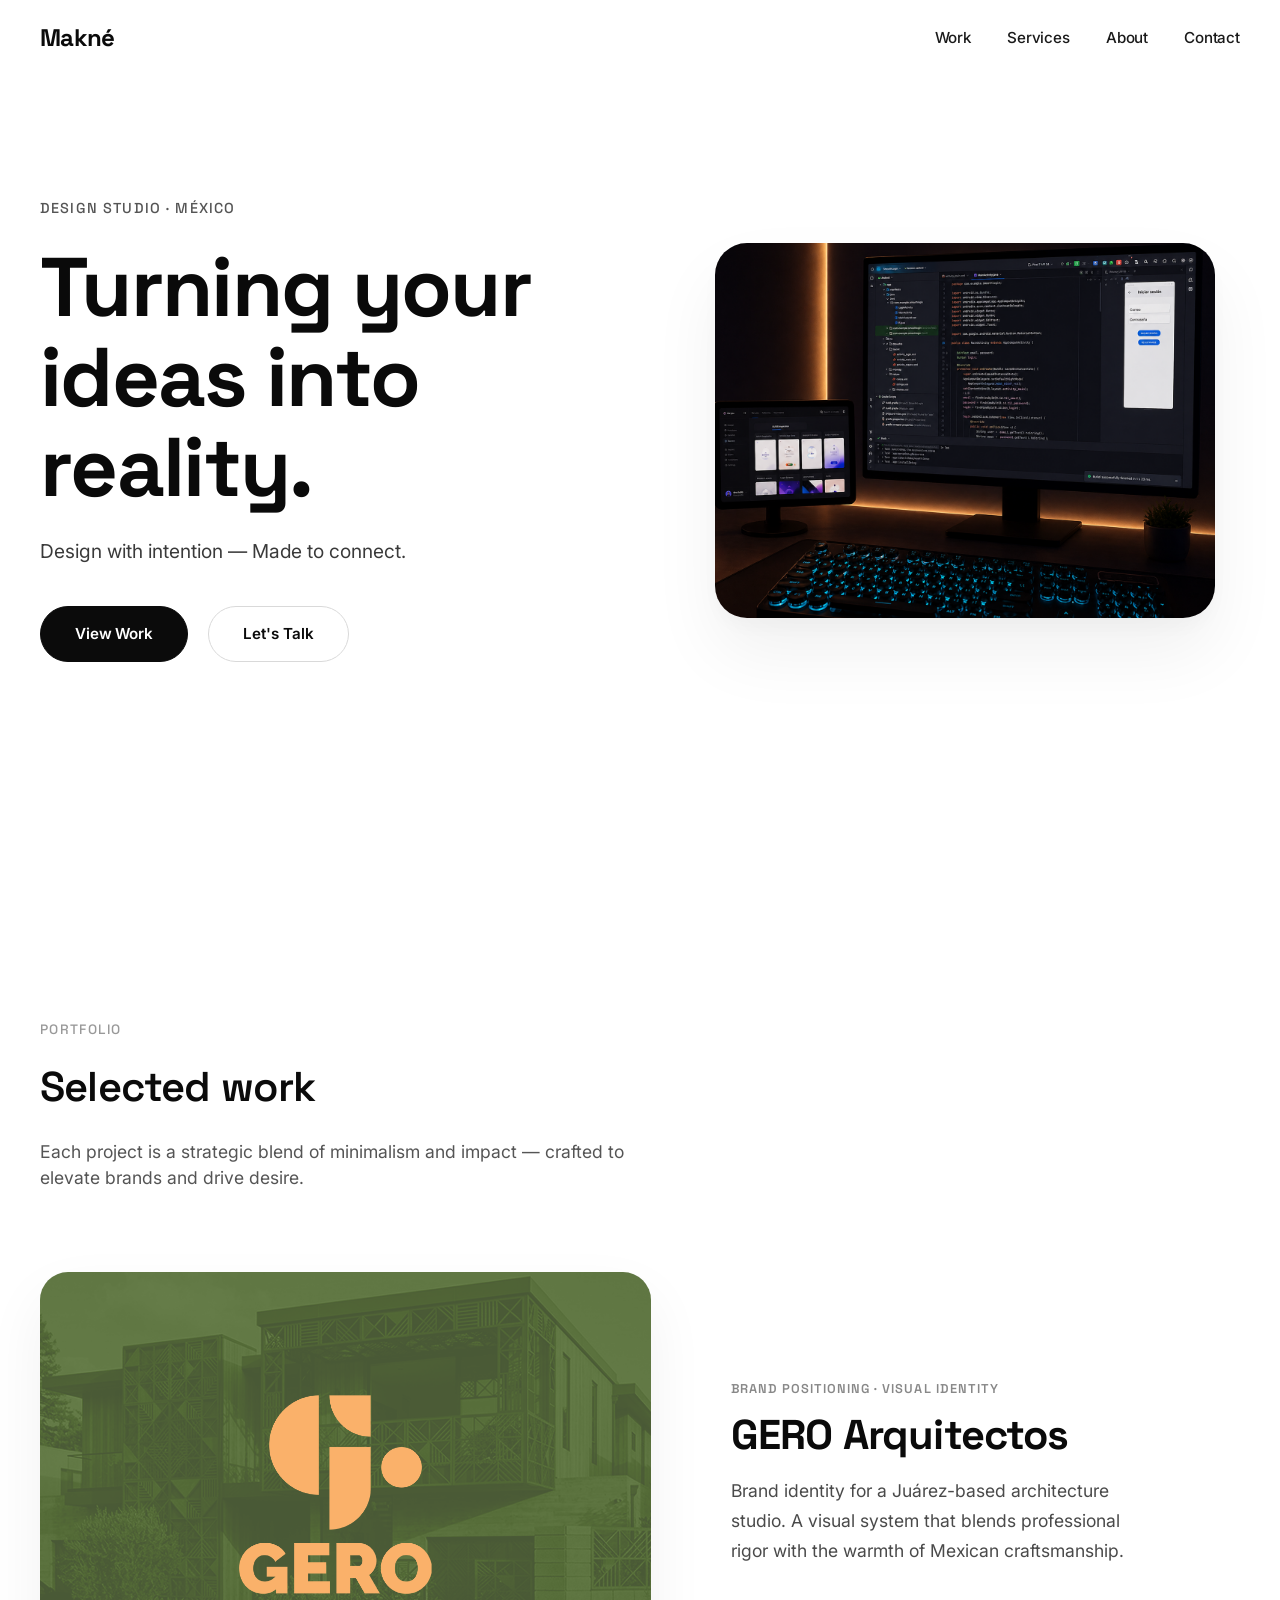
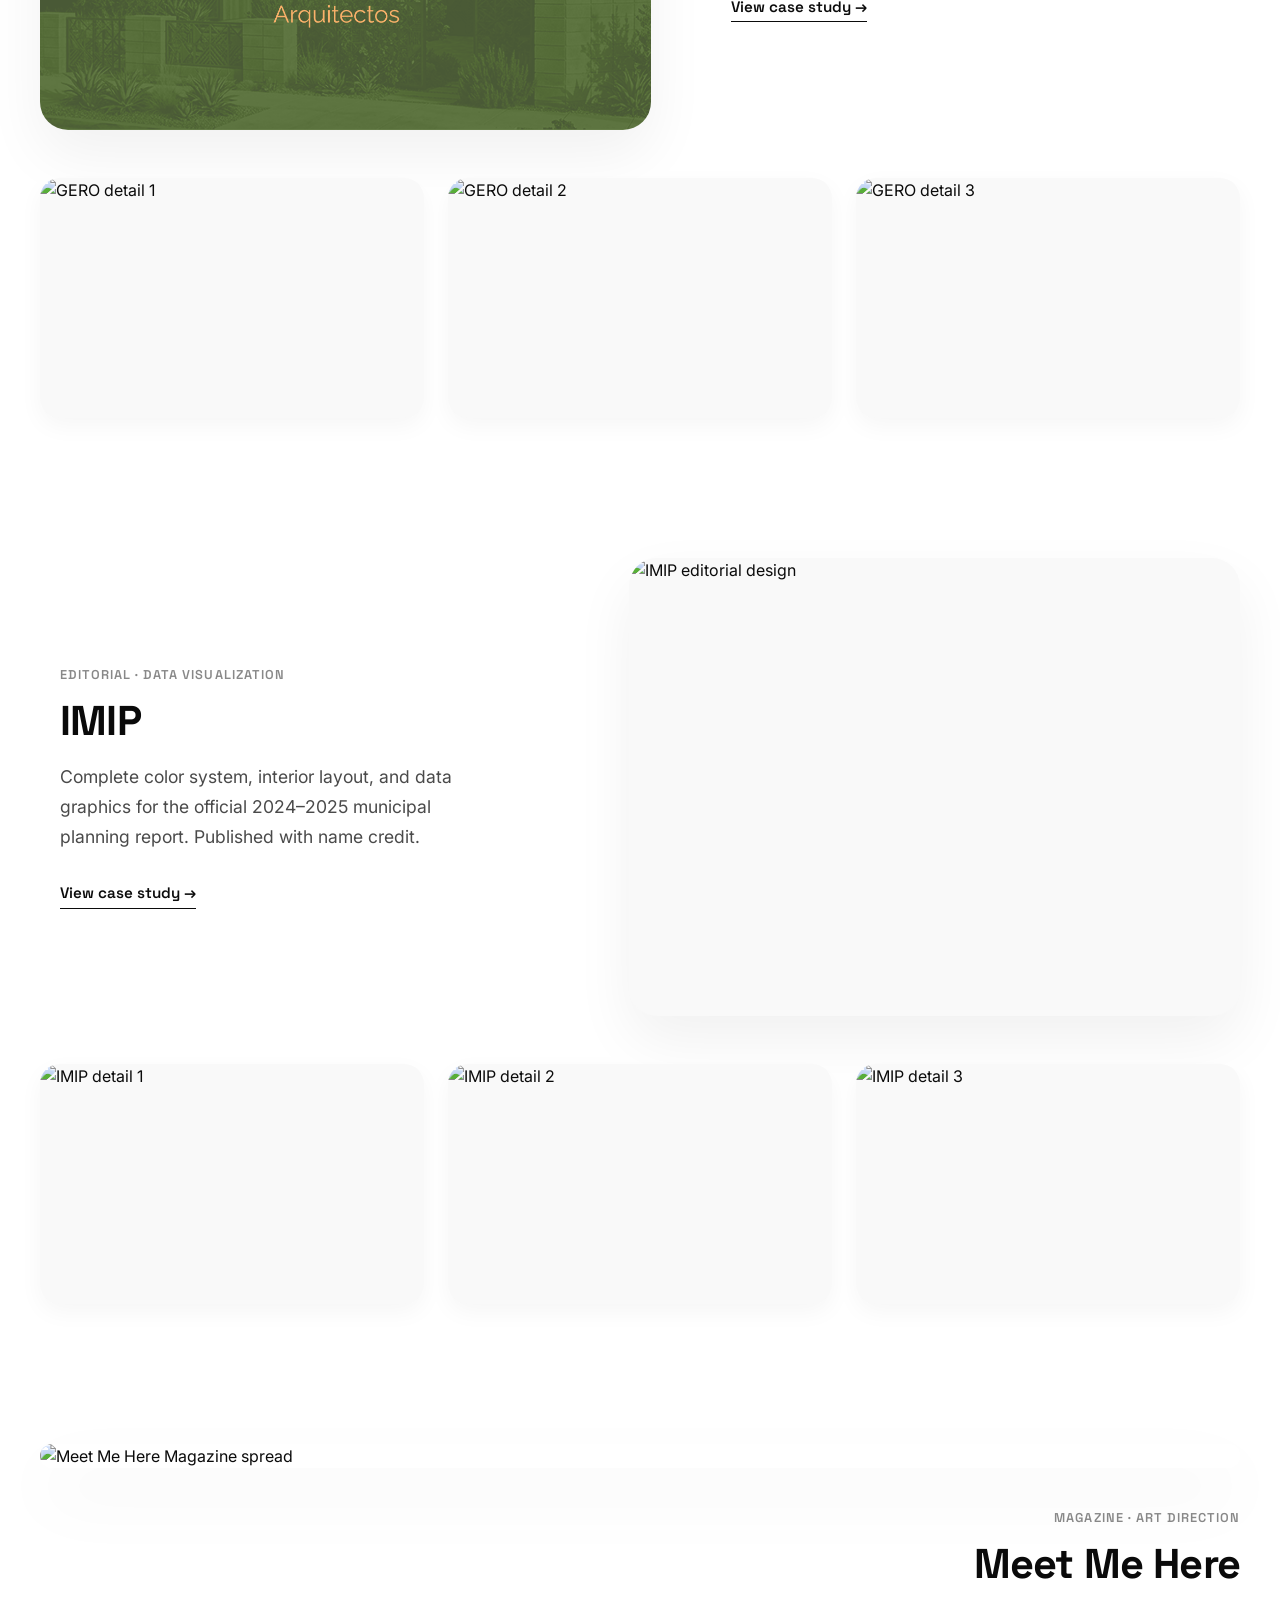
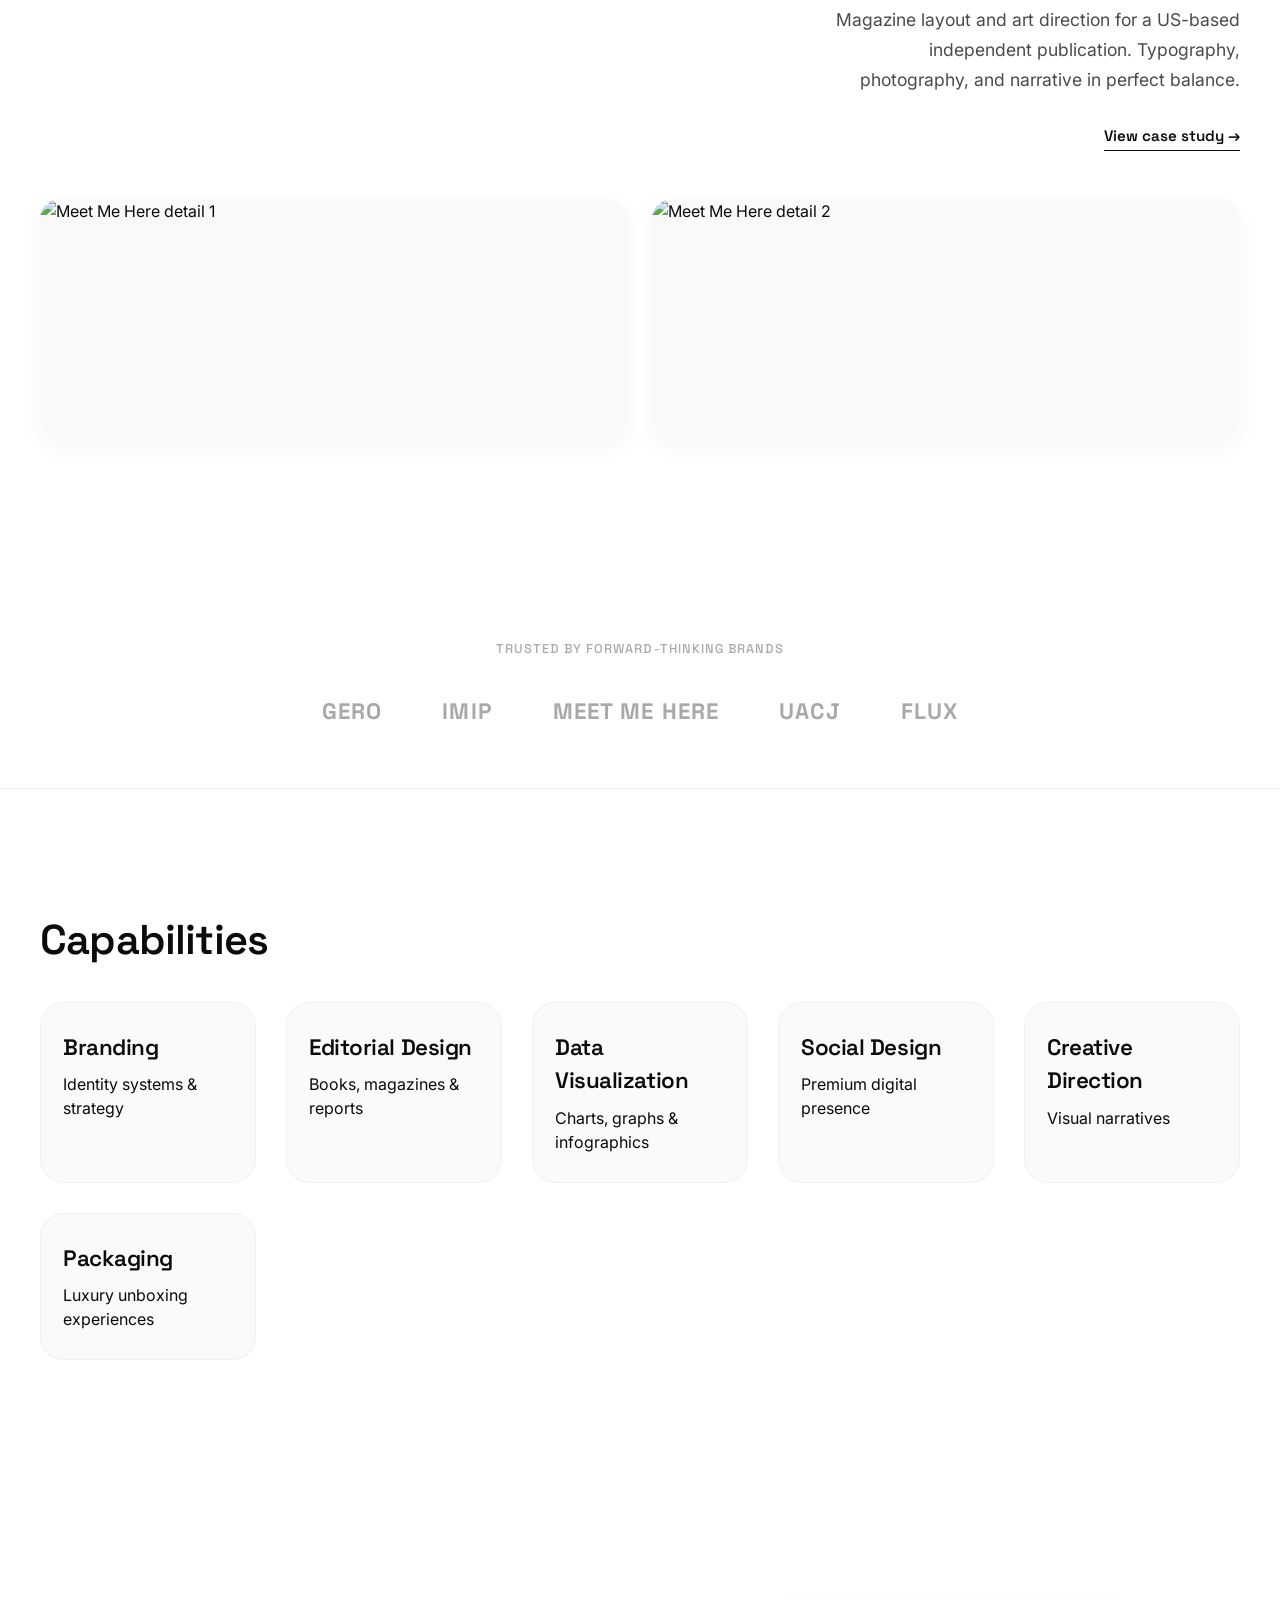
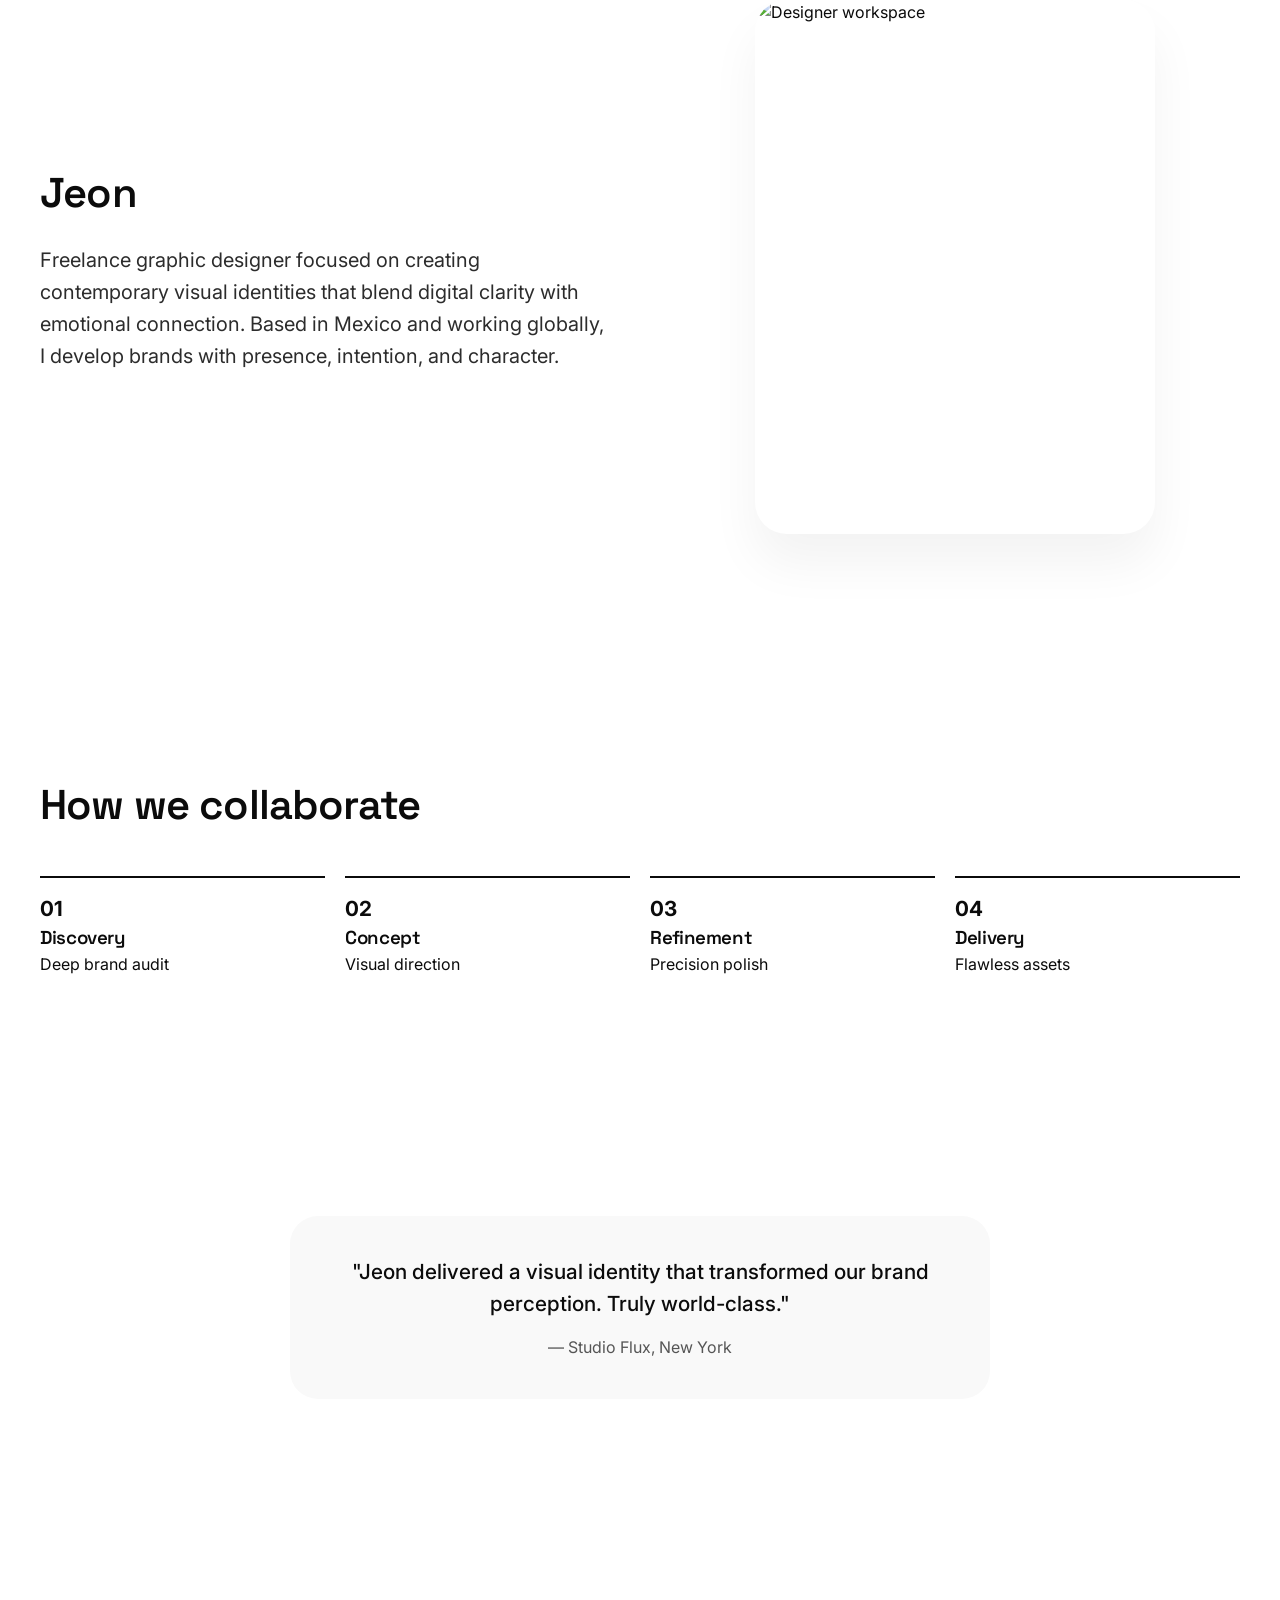
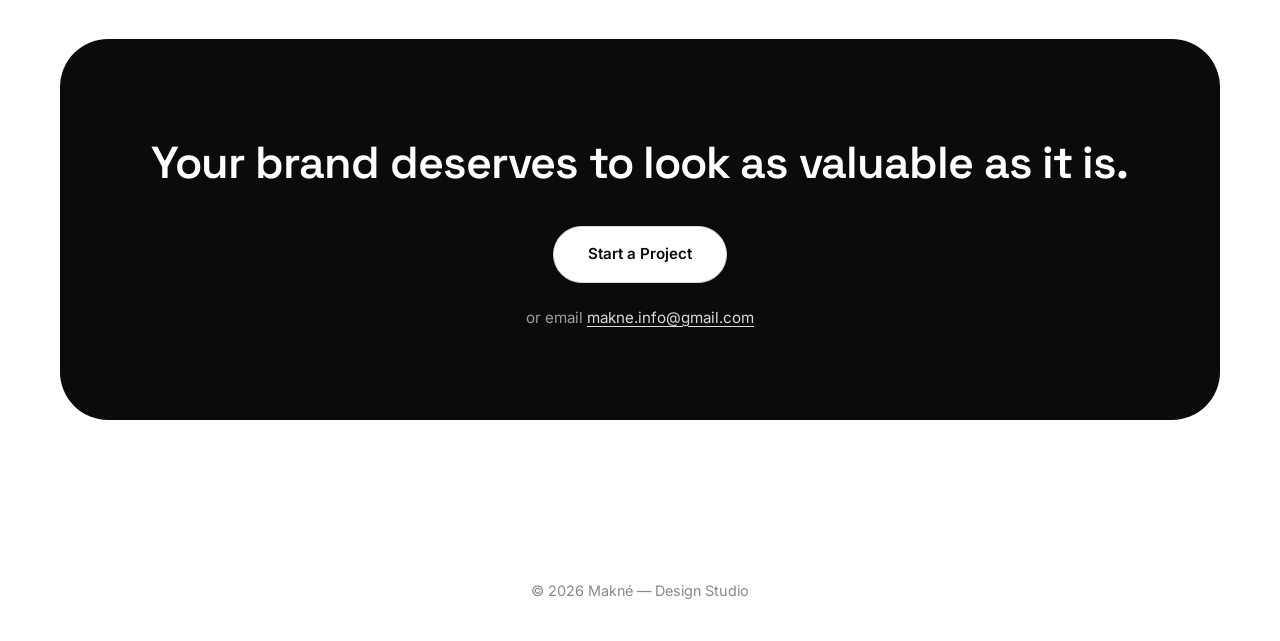
==== index.html @ 2508d747 "Update index.html" ====
<!DOCTYPE html>
<html lang="en">
<head>
  <meta charset="UTF-8">
  <meta name="viewport" content="width=device-width, initial-scale=1.0, viewport-fit=cover">
  <meta name="description" content="Elite freelance graphic designer crafting premium visuals for ambitious brands. Minimalism that sells.">
  <title>Makné | Graphic Designer</title>

  <!-- Open Graph -->
  <meta property="og:type" content="website">
  <meta property="og:title" content="Makné | Graphic Designer — Turning your ideas into reality">
  <meta property="og:description" content="Premium minimalist design for ambitious brands. Branding, packaging, and visual identity.">
  <meta property="og:image" content="https://tuusuario.github.io/makne/images/preview.jpg">
  <meta property="og:image:width" content="1200">
  <meta property="og:image:height" content="630">
  <meta property="og:url" content="https://tuusuario.github.io/makne/">

  <!-- Twitter Card -->
  <meta name="twitter:card" content="summary_large_image">
  <meta name="twitter:title" content="Makné | Graphic Designer">
  <meta name="twitter:description" content="Premium minimalist design for ambitious brands.">
  <meta name="twitter:image" content="https://tuusuario.github.io/makne/images/preview.jpg">

  <link rel="icon" type="image/png" href="images/logo.png">

  <link rel="preconnect" href="https://fonts.googleapis.com">
  <link rel="preconnect" href="https://fonts.gstatic.com" crossorigin>
  <link href="https://fonts.googleapis.com/css2?family=Inter:opsz,wght@14..32,400;14..32,500;14..32,600&family=Space+Grotesk:wght@400;500;600;700&display=swap" rel="stylesheet">

  <link rel="stylesheet" href="css/main.css">
</head>
<body>

  <!-- ========== NAVBAR ========== -->
  <nav class="navbar" id="navbar">
    <div class="container nav-inner">
      <a href="#" class="logo">Makné</a>
      <div class="nav-links">
        <a href="#work">Work</a>
        <a href="#services">Services</a>
        <a href="#about">About</a>
        <a href="#contact">Contact</a>
      </div>
    </div>
  </nav>

  <main>
    <!-- ========== HERO ========== -->
    <section class="hero">
      <div class="container hero-content">
        <div class="hero-text">
          <div class="hero-eyebrow">Design Studio · México</div>
          <h1 class="hero-title">Turning your ideas into reality.</h1>
          <p class="hero-sub">   Design with intention — Made to connect.</p>
          <div class="cta-group">
            <a href="#work" class="btn-primary">View Work</a>
            <a
            href="https://wa.me/526563580671?text=Hi%20Jeon,%20I'm%20interested%20in%20a%20design%20project"
            target="_blank"
            rel="noopener noreferrer"
            class="btn-secondary">Let's Talk</a>
          </div>
        </div>
        <div class="hero-visual">
          <img
            src="img/workspace.png"
            alt="Design workspace minimal setup"
            class="hero-mockup"
            loading="eager"
          >
        </div>
      </div>
    </section>

    <!-- ========== SELECTED WORK ========== -->
    <section id="work" class="portfolio-section">
      <div class="container">

        <div class="portfolio-header">
          <span class="portfolio-label">Portfolio</span>
          <h2 class="section-title">Selected work</h2>
          <p class="section-sub">Each project is a strategic blend of minimalism and impact — crafted to elevate brands and drive desire.</p>
        </div>

        <!-- ===== PROJECT 01: GERO Arquitectos ===== -->
        <div class="project-card reveal">
          <div class="project-layout project-layout--image-left">
            <div class="project-hero-image">
              <img
                src="img/gerologo.png"
                alt="GERO Arquitectos — brand identity"
                loading="lazy"
              >
            </div>
            <div class="project-info">
              <span class="project-category">Brand Positioning · Visual Identity</span>
              <h3 class="project-title">GERO Arquitectos</h3>
              <p class="project-description">
                Brand identity for a Juárez-based architecture studio. A visual system that blends professional rigor with the warmth of Mexican craftsmanship.
              </p>
              <a href="case-study-gero.html" class="project-link">View case study →</a>
            </div>
          </div>
          <div class="supporting-visuals">
            <div class="supporting-item">
              <img src="img/gero-detail-1.png" alt="GERO detail 1" loading="lazy">
            </div>
            <div class="supporting-item">
              <img src="img/gero-detail-2.png" alt="GERO detail 2" loading="lazy">
            </div>
            <div class="supporting-item">
              <img src="img/gero-detail-3.png" alt="GERO detail 3" loading="lazy">
            </div>
          </div>
        </div>

        <!-- ===== PROJECT 02: IMIP ===== -->
        <div class="project-card reveal">
          <div class="project-layout project-layout--image-right">
            <div class="project-info">
              <span class="project-category">Editorial · Data Visualization</span>
              <h3 class="project-title">IMIP</h3>
              <p class="project-description">
                Complete color system, interior layout, and data graphics for the official 2024–2025 municipal planning report. Published with name credit.
              </p>
              <a href="case-study-imip.html" class="project-link">View case study →</a>
            </div>
            <div class="project-hero-image">
              <img
                src="img/imip-hero.png"
                alt="IMIP editorial design"
                loading="lazy"
              >
            </div>
          </div>
          <div class="supporting-visuals">
            <div class="supporting-item">
              <img src="img/imip-detail-1.png" alt="IMIP detail 1" loading="lazy">
            </div>
            <div class="supporting-item">
              <img src="img/imip-detail-2.png" alt="IMIP detail 2" loading="lazy">
            </div>
            <div class="supporting-item">
              <img src="img/imip-detail-3.png" alt="IMIP detail 3" loading="lazy">
            </div>
          </div>
        </div>

        <!-- ===== PROJECT 03: Meet Me Here Magazine ===== -->
        <div class="project-card project-card--full reveal">
          <div class="project-layout-full">
            <div class="project-hero-full">
              <img
                src="img/meetmehere-hero.png"
                alt="Meet Me Here Magazine spread"
                loading="lazy"
              >
            </div>
            <div class="project-info-full">
              <span class="project-category">Magazine · Art Direction</span>
              <h3 class="project-title">Meet Me Here</h3>
              <p class="project-description">
                Magazine layout and art direction for a US-based independent publication. Typography, photography, and narrative in perfect balance.
              </p>
              <a href="case-study-meetmehere.html" class="project-link">View case study →</a>
            </div>
          </div>
          <div class="supporting-visuals supporting-visuals--wide">
            <div class="supporting-item">
              <img src="img/meetmehere-detail-1.png" alt="Meet Me Here detail 1" loading="lazy">
            </div>
            <div class="supporting-item">
              <img src="img/meetmehere-detail-2.png" alt="Meet Me Here detail 2" loading="lazy">
            </div>
          </div>
        </div>
      </div>
    </section>

    <!-- ========== TRUSTED BY ========== -->
    <section class="trusted-section">
      <div class="container">
        <p class="trusted-label">Trusted by forward-thinking brands</p>
        <div class="trusted-logos">
          <div class="trusted-logo-item">
            <span class="trusted-logo-text">GERO</span>
          </div>
          <div class="trusted-logo-item">
            <span class="trusted-logo-text">IMIP</span>
          </div>
          <div class="trusted-logo-item">
            <span class="trusted-logo-text">MEET ME HERE</span>
          </div>
          <div class="trusted-logo-item">
            <span class="trusted-logo-text">UACJ</span>
          </div>
          <div class="trusted-logo-item">
            <span class="trusted-logo-text">FLUX</span>
          </div>
        </div>
      </div>
    </section>

    <!-- ========== SERVICES ========== -->
    <section id="services">
      <div class="container">
        <h2 class="section-title">Capabilities</h2>
        <div class="services-grid">
          <div class="service-card"><h3>Branding</h3><p>Identity systems & strategy</p></div>
          <div class="service-card"><h3>Editorial Design</h3><p>Books, magazines & reports</p></div>
          <div class="service-card"><h3>Data Visualization</h3><p>Charts, graphs & infographics</p></div>
          <div class="service-card"><h3>Social Design</h3><p>Premium digital presence</p></div>
          <div class="service-card"><h3>Creative Direction</h3><p>Visual narratives</p></div>
          <div class="service-card"><h3>Packaging</h3><p>Luxury unboxing experiences</p></div>
        </div>
      </div>
    </section>

    <!-- ========== ABOUT ========== -->
    <section id="about">
      <div class="container about-flex">
        <div>
          <h2 class="section-title">Jeon</h2>
          <div class="about-text">
            <p>Freelance graphic designer focused on creating contemporary visual identities that blend digital clarity with emotional connection. Based in Mexico and working globally, I develop brands with presence, intention, and character.</p>
          </div>
        </div>
        <div class="about-image-wrapper">
          <img
            src="img/maknelogo.png"
            alt="Designer workspace"
            class="about-image"
            loading="lazy"
          >
        </div>
      </div>
    </section>

    <!-- ========== PROCESS ========== -->
    <section>
      <div class="container">
        <h2 class="section-title">How we collaborate</h2>
        <div class="process-steps">
          <div class="step"><span class="step-number">01</span><h3>Discovery</h3><p>Deep brand audit</p></div>
          <div class="step"><span class="step-number">02</span><h3>Concept</h3><p>Visual direction</p></div>
          <div class="step"><span class="step-number">03</span><h3>Refinement</h3><p>Precision polish</p></div>
          <div class="step"><span class="step-number">04</span><h3>Delivery</h3><p>Flawless assets</p></div>
        </div>
      </div>
    </section>

    <!-- ========== TESTIMONIALS ========== -->
    <section>
      <div class="container">
        <div class="testimonial">
          <p class="testimonial-quote">"Jeon delivered a visual identity that transformed our brand perception. Truly world-class."</p>
          <p class="testimonial-author">— Studio Flux, New York</p>
        </div>
      </div>
    </section>

    <!-- ========== FINAL CTA ========== -->
    <section id="contact">
      <div class="container">
        <div class="final-cta">
          <h2>Your brand deserves to look as valuable as it is.</h2>
          <a
            href="https://wa.me/526563580671?text=Hi%20Jeon,%20I'm%20interested%20in%20a%20design%20project"
            class="btn-cta"
            target="_blank"
            rel="noopener noreferrer"
          >
            Start a Project
          </a>
          <p class="contact-email">
            or email <a href="mailto:makne.info@gmail.com?subject=Design%20Project%20Inquiry">makne.info@gmail.com</a>
          </p>
        </div>
      </div>
    </section>
  </main>

  <footer class="footer">
    <div class="container">
      <p>© 2026 Makné — Design Studio</p>
    </div>
  </footer>

  <script src="js/main.js"></script>
</body>
</html>
---- css/main.css ----
/* ==========================================
   RESET & BASE
   ========================================== */
*,
*::before,
*::after {
  margin: 0;
  padding: 0;
  box-sizing: border-box;
}

body {
  background-color: #ffffff;
  color: #0b0b0b;
  font-family: 'Inter', -apple-system, BlinkMacSystemFont, sans-serif;
  line-height: 1.5;
  -webkit-font-smoothing: antialiased;
  -moz-osx-font-smoothing: grayscale;
  overflow-x: hidden;
}

h1,
h2,
h3,
.premium-heading {
  font-family: 'Space Grotesk', 'Inter', system-ui, sans-serif;
  font-weight: 600;
  letter-spacing: -0.02em;
}

.container {
  max-width: 1280px;
  margin: 0 auto;
  padding: 0 40px;
}

section {
  padding: 120px 0;
}

img {
  max-width: 100%;
  display: block;
}

/* ==========================================
   NAVBAR
   ========================================== */
.navbar {
  position: fixed;
  top: 0;
  left: 0;
  width: 100%;
  z-index: 50;
  padding: 20px 0;
  transition: background 0.35s ease, box-shadow 0.35s ease, padding 0.3s ease;
  background: transparent;
}

.navbar.scrolled {
  background: rgba(255, 255, 255, 0.82);
  backdrop-filter: blur(20px);
  -webkit-backdrop-filter: blur(20px);
  box-shadow: 0 4px 30px rgba(0, 0, 0, 0.03);
  padding: 14px 0;
  border-bottom: 1px solid rgba(0, 0, 0, 0.04);
}

.nav-inner {
  display: flex;
  align-items: center;
  justify-content: space-between;
}

.logo {
  font-family: 'Space Grotesk', sans-serif;
  font-weight: 700;
  font-size: 1.5rem;
  letter-spacing: -0.03em;
  color: #0b0b0b;
  text-decoration: none;
  transition: opacity 0.2s;
}

.nav-links {
  display: flex;
  gap: 36px;
  align-items: center;
}

.nav-links a {
  text-decoration: none;
  color: #1a1a1a;
  font-weight: 500;
  font-size: 0.95rem;
  letter-spacing: -0.01em;
  transition: color 0.2s, opacity 0.2s;
  position: relative;
  white-space: nowrap;
}

.nav-links a::after {
  content: '';
  position: absolute;
  bottom: -4px;
  left: 0;
  width: 100%;
  height: 1.5px;
  background: #0b0b0b;
  transform: scaleX(0);
  transform-origin: right;
  transition: transform 0.3s ease;
}

.nav-links a:hover::after {
  transform: scaleX(1);
  transform-origin: left;
}

.nav-links a:hover {
  color: #000;
}

/* ==========================================
   HERO
   ========================================== */
.hero {
  min-height: 100vh;
  display: flex;
  align-items: center;
  padding-top: 80px;
  position: relative;
  background: #ffffff;
}

.hero-content {
  display: grid;
  grid-template-columns: 1fr 0.9fr;
  gap: 40px;
  align-items: center;
  width: 100%;
}

.hero-text {
  max-width: 650px;
}

.hero-eyebrow {
  font-family: 'Space Grotesk', sans-serif;
  font-weight: 500;
  font-size: 0.9rem;
  letter-spacing: 0.08em;
  text-transform: uppercase;
  color: #555;
  margin-bottom: 24px;
  opacity: 0;
  animation: fadeUp 0.7s ease forwards;
}

.hero-title {
  font-size: clamp(3.2rem, 7vw, 5.2rem);
  font-weight: 700;
  line-height: 1.08;
  margin-bottom: 24px;
  color: #0a0a0a;
  opacity: 0;
  animation: fadeUp 0.8s ease 0.1s forwards;
}

.hero-sub {
  font-size: 1.2rem;
  color: #3a3a3a;
  max-width: 460px;
  margin-bottom: 40px;
  font-weight: 400;
  opacity: 0;
  animation: fadeUp 0.8s ease 0.2s forwards;
}

.cta-group {
  display: flex;
  gap: 20px;
  flex-wrap: wrap;
  opacity: 0;
  animation: fadeUp 0.8s ease 0.3s forwards;
}

/* ==========================================
   BUTTONS
   ========================================== */
.btn-primary {
  background: #0b0b0b;
  color: white;
  padding: 16px 34px;
  border-radius: 40px;
  font-weight: 600;
  font-size: 0.95rem;
  text-decoration: none;
  display: inline-flex;
  align-items: center;
  justify-content: center;
  transition: all 0.25s ease;
  border: 1px solid #0b0b0b;
  letter-spacing: -0.01em;
}

.btn-primary:hover {
  background: #2c2c2c;
  border-color: #2c2c2c;
  transform: scale(1.03);
  box-shadow: 0 10px 25px rgba(0, 0, 0, 0.08);
}

.btn-secondary {
  background: transparent;
  color: #0b0b0b;
  padding: 16px 34px;
  border-radius: 40px;
  font-weight: 600;
  font-size: 0.95rem;
  text-decoration: none;
  border: 1px solid #d9d9d9;
  transition: all 0.25s ease;
}

.btn-secondary:hover {
  border-color: #0b0b0b;
  background: rgba(0, 0, 0, 0.02);
  transform: scale(1.03);
}

.btn-light {
  background: white;
  color: #0b0b0b;
  padding: 16px 38px;
  border-radius: 40px;
  font-weight: 600;
  text-decoration: none;
  display: inline-block;
  transition: 0.25s;
}

.btn-light:hover {
  background: #e0e0e0;
  transform: scale(1.04);
}

.btn-cta {
  background: #ffffff;
  color: #0b0b0b;
  padding: 16px 34px;
  border-radius: 40px;
  font-weight: 600;
  font-size: 0.95rem;
  text-decoration: none;
  display: inline-block;
  border: 1px solid #d9d9d9;
  transition: all 0.25s ease;
}

.btn-cta:hover {
  background: #e0e0e0;
  border-color: #b0b0b0;
  color: #000000;
  transform: scale(1.03);
}

/* ==========================================
   HERO VISUAL
   ========================================== */
.hero-visual {
  display: flex;
  justify-content: center;
  align-items: center;
  opacity: 0;
  animation: fadeIn 1s ease 0.3s forwards;
}

.hero-mockup {
  width: 100%;
  max-width: 500px;
  aspect-ratio: 4/3;
  object-fit: cover;
  border-radius: 32px;
  box-shadow: 0 35px 70px rgba(0, 0, 0, 0.06), 0 10px 25px rgba(0, 0, 0, 0.03);
  transition: transform 0.4s ease;
}

.hero-mockup:hover {
  transform: scale(1.02) translateY(-6px);
}

/* ==========================================
   SECTION HEADERS
   ========================================== */
.section-title {
  font-size: 2.6rem;
  font-weight: 600;
  margin-bottom: 20px;
  letter-spacing: -0.02em;
}

.section-sub {
  color: #555;
  font-size: 1.1rem;
  max-width: 600px;
  margin-bottom: 60px;
}

/* ==========================================
   PORTFOLIO
   ========================================== */
.portfolio-section {
  background: #ffffff;
  padding-bottom: 140px;
}

.portfolio-header {
  margin-bottom: 80px;
}

.portfolio-label {
  font-family: 'Space Grotesk', sans-serif;
  font-weight: 500;
  font-size: 0.85rem;
  letter-spacing: 0.1em;
  text-transform: uppercase;
  color: #999;
  display: block;
  margin-bottom: 16px;
}

.project-card {
  margin-bottom: 140px;
}

.project-card:last-child {
  margin-bottom: 0;
}

/* Layout base */
.project-layout {
  display: grid;
  grid-template-columns: 1.2fr 1fr;
  gap: 80px;
  align-items: center;
  margin-bottom: 48px;
}

.project-layout--image-right {
  grid-template-columns: 1fr 1.2fr;
}

.project-layout--image-right .project-hero-image {
  order: 2;
}

.project-layout--image-right .project-info {
  order: 1;
}

/* Hero image del proyecto */
.project-hero-image {
  aspect-ratio: 4/3;
  background: #f9f9f9;
  border-radius: 28px;
  overflow: hidden;
  box-shadow: 0 25px 60px rgba(0, 0, 0, 0.06);
  transition: transform 0.5s cubic-bezier(0.25, 0.8, 0.25, 1.2), box-shadow 0.5s ease;
  cursor: pointer;
  display: flex;
  align-items: center;
  justify-content: center;
}

.project-hero-image:hover {
  transform: scale(1.02);
  box-shadow: 0 35px 80px rgba(0, 0, 0, 0.1);
}

.project-hero-image img {
  width: 100%;
  height: 100%;
  object-fit: cover;
  display: block;
  transition: transform 0.7s ease;
}

.project-hero-image:hover img {
  transform: scale(1.04);
}

/* Info del proyecto */
.project-info {
  padding-right: 20px;
}

.project-layout--image-right .project-info {
  padding-right: 0;
  padding-left: 20px;
}

.project-category {
  font-family: 'Space Grotesk', sans-serif;
  font-size: 0.8rem;
  font-weight: 600;
  letter-spacing: 0.08em;
  text-transform: uppercase;
  color: #888;
  display: block;
  margin-bottom: 14px;
}

.project-title {
  font-size: 2.6rem;
  font-weight: 700;
  line-height: 1.1;
  margin-bottom: 18px;
  color: #0a0a0a;
}

.project-description {
  font-size: 1.1rem;
  color: #4a4a4a;
  line-height: 1.7;
  margin-bottom: 28px;
  max-width: 420px;
}

.project-link {
  font-family: 'Space Grotesk', sans-serif;
  font-weight: 600;
  font-size: 0.95rem;
  color: #0b0b0b;
  text-decoration: none;
  border-bottom: 1.5px solid #0b0b0b;
  padding-bottom: 3px;
  transition: all 0.25s ease;
  display: inline-block;
}

.project-link:hover {
  opacity: 0.6;
  transform: translateX(4px);
}

/* Supporting visuals */
.supporting-visuals {
  display: grid;
  grid-template-columns: repeat(3, 1fr);
  gap: 24px;
}

.supporting-visuals--wide {
  grid-template-columns: repeat(2, 1fr);
}

.supporting-item {
  background: #f9f9f9;
  border-radius: 20px;
  overflow: hidden;
  box-shadow: 0 8px 25px rgba(0, 0, 0, 0.04);
  transition: all 0.4s cubic-bezier(0.25, 0.8, 0.25, 1.2);
  cursor: pointer;
  display: flex;
  align-items: center;
  justify-content: center;
}

.supporting-item:hover {
  transform: translateY(-6px);
  box-shadow: 0 18px 40px rgba(0, 0, 0, 0.08);
}

.supporting-item img {
  width: 100%;
  height: 240px;
  object-fit: contain;
  display: block;
  transition: transform 0.6s ease;
}

.supporting-item:hover img {
  transform: scale(1.06);
}

/* Proyecto full-width (Luminaire) */
.project-card--full {
  margin-top: 20px;
}

.project-layout-full {
  display: grid;
  grid-template-columns: 1fr;
  margin-bottom: 48px;
}

.project-hero-full {
  border-radius: 32px;
  overflow: hidden;
  box-shadow: 0 30px 70px rgba(0, 0, 0, 0.05);
  margin-bottom: 40px;
  transition: transform 0.5s cubic-bezier(0.25, 0.8, 0.25, 1.2), box-shadow 0.5s ease;
  cursor: pointer;
}

.project-hero-full:hover {
  transform: scale(1.01);
  box-shadow: 0 40px 90px rgba(0, 0, 0, 0.1);
}

.project-hero-full img {
  width: 100%;
  height: auto;
  max-height: 600px;
  object-fit: cover;
  display: block;
  transition: transform 0.7s ease;
}

.project-hero-full:hover img {
  transform: scale(1.03);
}

.project-info-full {
  max-width: 700px;
  margin: 0 0 0 auto;
  text-align: right;
}

.project-info-full .project-description {
  margin-left: auto;
}

/* ==========================================
   TRUSTED BY
   ========================================== */
.trusted-section {
  padding: 60px 0;
  text-align: center;
  border-bottom: 1px solid #f0f0f0;
}

.trusted-label {
  font-family: 'Space Grotesk', sans-serif;
  font-size: 0.8rem;
  font-weight: 500;
  letter-spacing: 0.08em;
  text-transform: uppercase;
  color: #aaa;
  margin-bottom: 36px;
}

.trusted-logos {
  display: flex;
  justify-content: center;
  align-items: center;
  gap: 60px;
  flex-wrap: wrap;
}

.trusted-logo-item {
  opacity: 0.35;
  transition: opacity 0.3s ease;
  cursor: default;
}

.trusted-logo-item:hover {
  opacity: 0.7;
}

.trusted-logo-text {
  font-family: 'Space Grotesk', sans-serif;
  font-size: 1.4rem;
  font-weight: 700;
  letter-spacing: 0.05em;
  color: #0b0b0b;
}

/* ==========================================
   SERVICES
   ========================================== */
.services-grid {
  display: grid;
  grid-template-columns: repeat(auto-fit, minmax(180px, 1fr));
  gap: 30px;
  margin-top: 30px;
}

.service-card {
  background: #fafafa;
  border-radius: 24px;
  padding: 28px 22px;
  transition: 0.3s ease;
  border: 1px solid rgba(0, 0, 0, 0.04);
}

.service-card:hover {
  background: #fff;
  box-shadow: 0 20px 35px rgba(0, 0, 0, 0.04);
  transform: translateY(-5px);
  border-color: #e0e0e0;
}

.service-card h3 {
  font-size: 1.4rem;
  margin-bottom: 8px;
}

/* ==========================================
   ABOUT
   ========================================== */
.about-flex {
  display: grid;
  grid-template-columns: 1fr 1fr;
  gap: 60px;
  align-items: center;
}

.about-text p {
  font-size: 1.25rem;
  color: #2c2c2c;
  line-height: 1.6;
}

.about-image-wrapper {
  display: flex;
  justify-content: center;
}

.about-image {
  width: 100%;
  max-width: 400px;
  aspect-ratio: 3/4;
  object-fit: cover;
  border-radius: 32px;
  box-shadow: 0 30px 50px rgba(0, 0, 0, 0.05);
}

/* ==========================================
   PROCESS
   ========================================== */
.process-steps {
  display: flex;
  flex-wrap: wrap;
  justify-content: space-between;
  margin-top: 40px;
  gap: 20px;
}

.step {
  flex: 1;
  min-width: 140px;
  border-top: 2px solid #0b0b0b;
  padding-top: 15px;
}

.step-number {
  font-weight: 700;
  font-size: 1.3rem;
}

/* ==========================================
   TESTIMONIALS
   ========================================== */
.testimonial {
  background: #f9f9f9;
  border-radius: 28px;
  padding: 40px;
  max-width: 700px;
  margin: 0 auto;
  text-align: center;
}

.testimonial-quote {
  font-size: 1.3rem;
  font-weight: 500;
  margin-bottom: 16px;
}

.testimonial-author {
  color: #555;
}

/* ==========================================
   FINAL CTA
   ========================================== */
.final-cta {
  background: #0b0b0b;
  color: white;
  text-align: center;
  border-radius: 48px;
  padding: 90px 30px;
  margin: 0 20px;
}

.final-cta h2 {
  color: white;
  font-size: 2.8rem;
  margin-bottom: 30px;
}

.contact-email {
  margin-top: 24px;
  font-size: 0.95rem;
  color: rgba(255, 255, 255, 0.6);
}

.contact-email a {
  color: rgba(255, 255, 255, 0.85);
  text-decoration: underline;
  text-underline-offset: 3px;
  transition: color 0.2s ease;
}

.contact-email a:hover {
  color: #ffffff;
}

/* ==========================================
   FOOTER
   ========================================== */
.footer {
  text-align: center;
  padding: 40px 0;
  color: #888;
  font-size: 0.9rem;
}

/* ==========================================
   SCROLL REVEAL
   ========================================== */
.reveal {
  opacity: 0;
  transform: translateY(40px);
  transition: opacity 0.8s cubic-bezier(0.25, 0.8, 0.25, 1), transform 0.8s cubic-bezier(0.25, 0.8, 0.25, 1);
}

.reveal.visible {
  opacity: 1;
  transform: translateY(0);
}

/* ==========================================
   KEYFRAMES
   ========================================== */
@keyframes fadeUp {
  0% {
    opacity: 0;
    transform: translateY(25px);
  }
  100% {
    opacity: 1;
    transform: translateY(0);
  }
}

@keyframes fadeIn {
  0% {
    opacity: 0;
  }
  100% {
    opacity: 1;
  }
}

/* ==========================================
   RESPONSIVE — TABLET
   ========================================== */
@media (max-width: 1024px) {
  .project-layout,
  .project-layout--image-right {
    grid-template-columns: 1fr;
    gap: 30px;
  }

  /* Título arriba, imagen abajo en todos los proyectos */
  .project-layout .project-info,
  .project-layout--image-right .project-info {
    order: 1;
    padding-right: 0;
    padding-left: 0;
  }

  .project-layout .project-hero-image,
  .project-layout--image-right .project-hero-image {
    order: 2;
  }

  .project-description {
    max-width: 100%;
  }

  /* Luminaire: texto arriba, imagen abajo */
  .project-layout-full {
    display: flex;
    flex-direction: column;
  }

  .project-layout-full .project-hero-full {
    order: 2;
  }

  .project-layout-full .project-info-full {
    order: 1;
    text-align: left;
    margin: 0 0 30px 0;
  }

  .project-layout-full .project-info-full .project-description {
    margin-left: 0;
  }

  .supporting-visuals {
    grid-template-columns: repeat(2, 1fr);
  }
}

/* ==========================================
   RESPONSIVE — MOBILE
   ========================================== */
@media (max-width: 768px) {
  .container {
    padding: 0 20px;
  }

  section {
    padding: 80px 0;
  }

  /* Navbar */
  .navbar {
    padding: 14px 0;
  }

  .nav-inner {
    flex-wrap: wrap;
    gap: 12px;
    justify-content: center;
  }

  .logo {
    font-size: 1.3rem;
  }

  .nav-links {
    gap: 20px;
    flex-wrap: wrap;
    justify-content: center;
  }

  .nav-links a {
    font-size: 0.85rem;
  }

  /* Hero */
  .hero {
    padding-top: 100px;
    min-height: auto;
  }

  .hero-content {
    grid-template-columns: 1fr;
    text-align: center;
    gap: 30px;
  }

  .hero-text {
    margin: 0 auto;
  }

  .hero-sub {
    max-width: 100%;
  }

  .cta-group {
    justify-content: center;
  }

  .hero-mockup {
    max-width: 300px;
    margin: 0 auto;
  }

  /* Secciones */
  .section-title {
    font-size: 1.8rem;
  }

  .section-sub {
    font-size: 1rem;
    margin-bottom: 40px;
  }

  /* Portfolio */
  .portfolio-header {
    margin-bottom: 50px;
  }

  .project-title {
    font-size: 1.8rem;
  }

  .project-card {
    margin-bottom: 80px;
  }

  .supporting-visuals,
  .supporting-visuals--wide {
    grid-template-columns: 1fr;
  }

  .supporting-item img {
    height: 200px;
  }

  .project-hero-full img {
    max-height: 300px;
  }

  /* About */
  .about-flex {
    grid-template-columns: 1fr;
    gap: 30px;
    text-align: center;
  }

  .about-image {
    max-width: 280px;
    margin: 0 auto;
  }

  /* Trusted */
  .trusted-logos {
    gap: 24px;
  }

  .trusted-logo-text {
    font-size: 1rem;
  }

  /* Final CTA */
  .final-cta {
    padding: 60px 20px;
    margin: 0 10px;
    border-radius: 32px;
  }

  .final-cta h2 {
    font-size: 1.8rem;
  }

  /* Footer */
  .footer {
    padding: 30px 0;
    font-size: 0.8rem;
  }
}
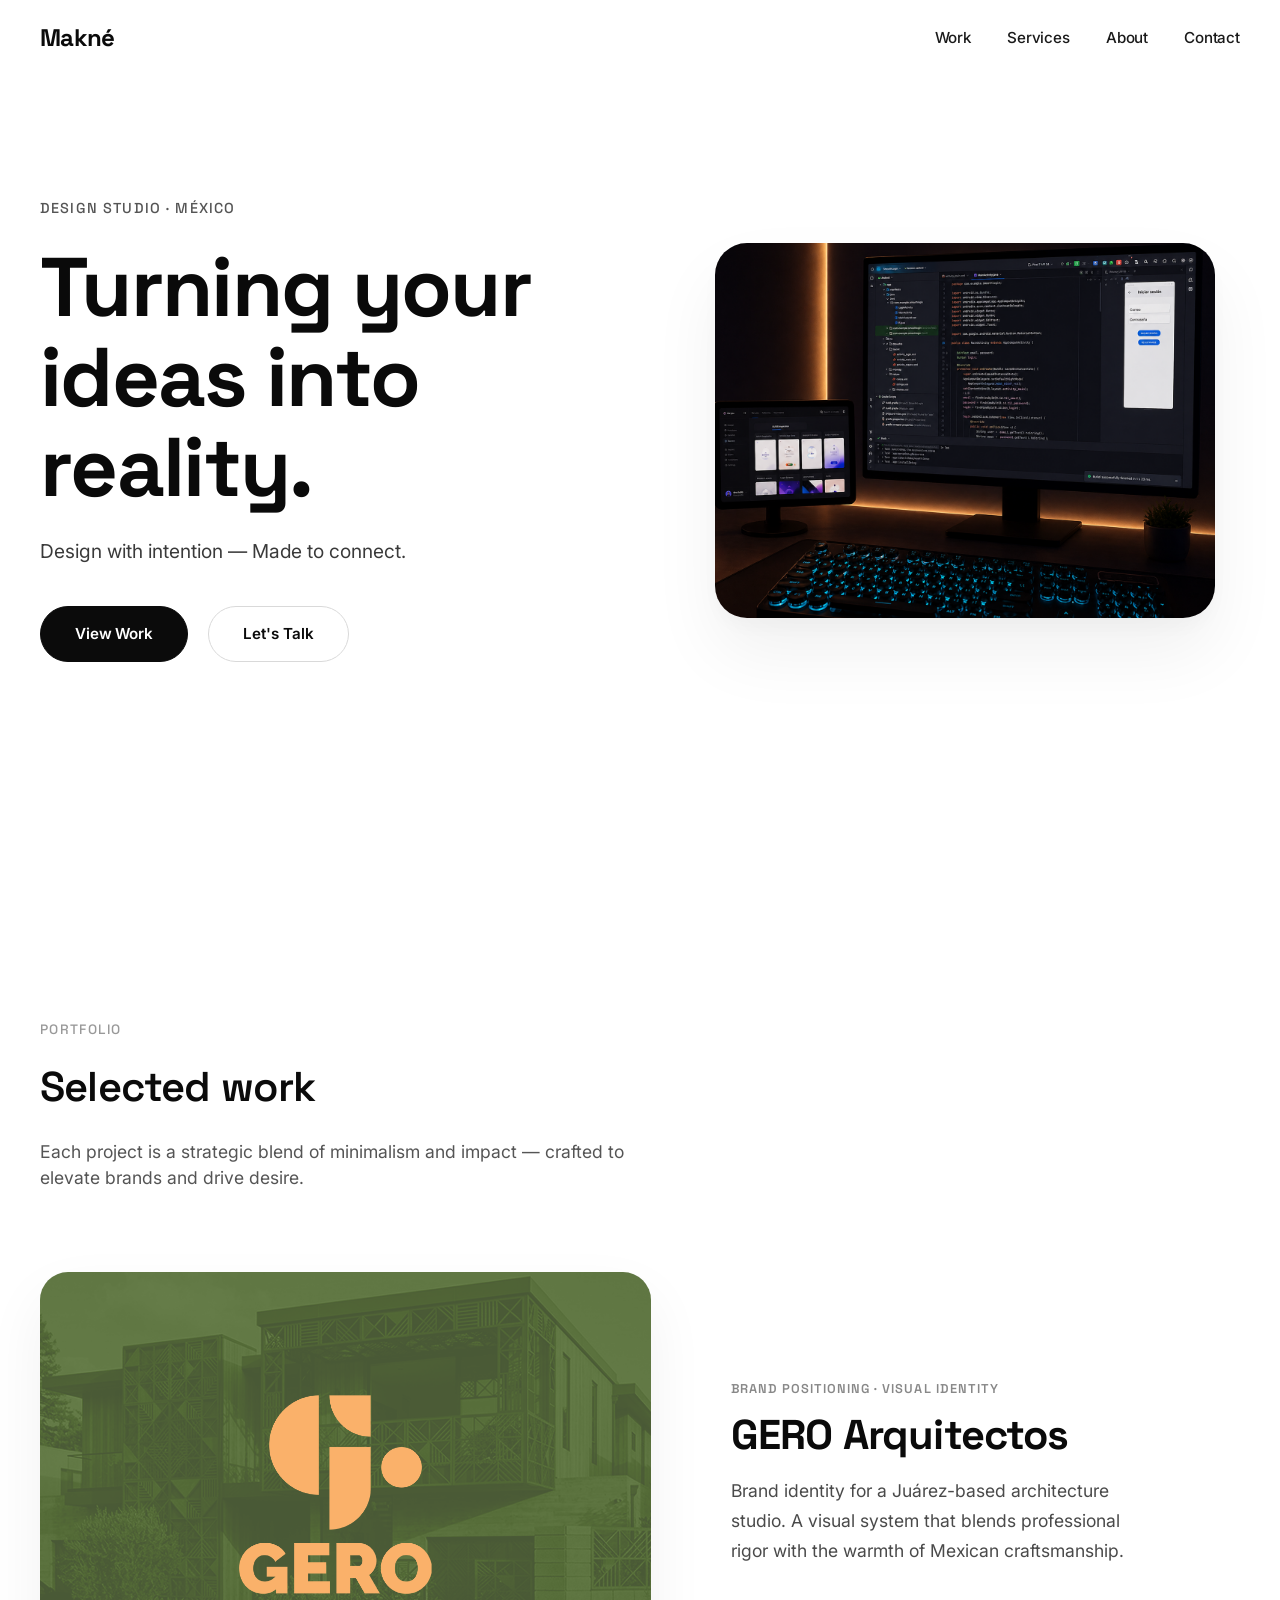
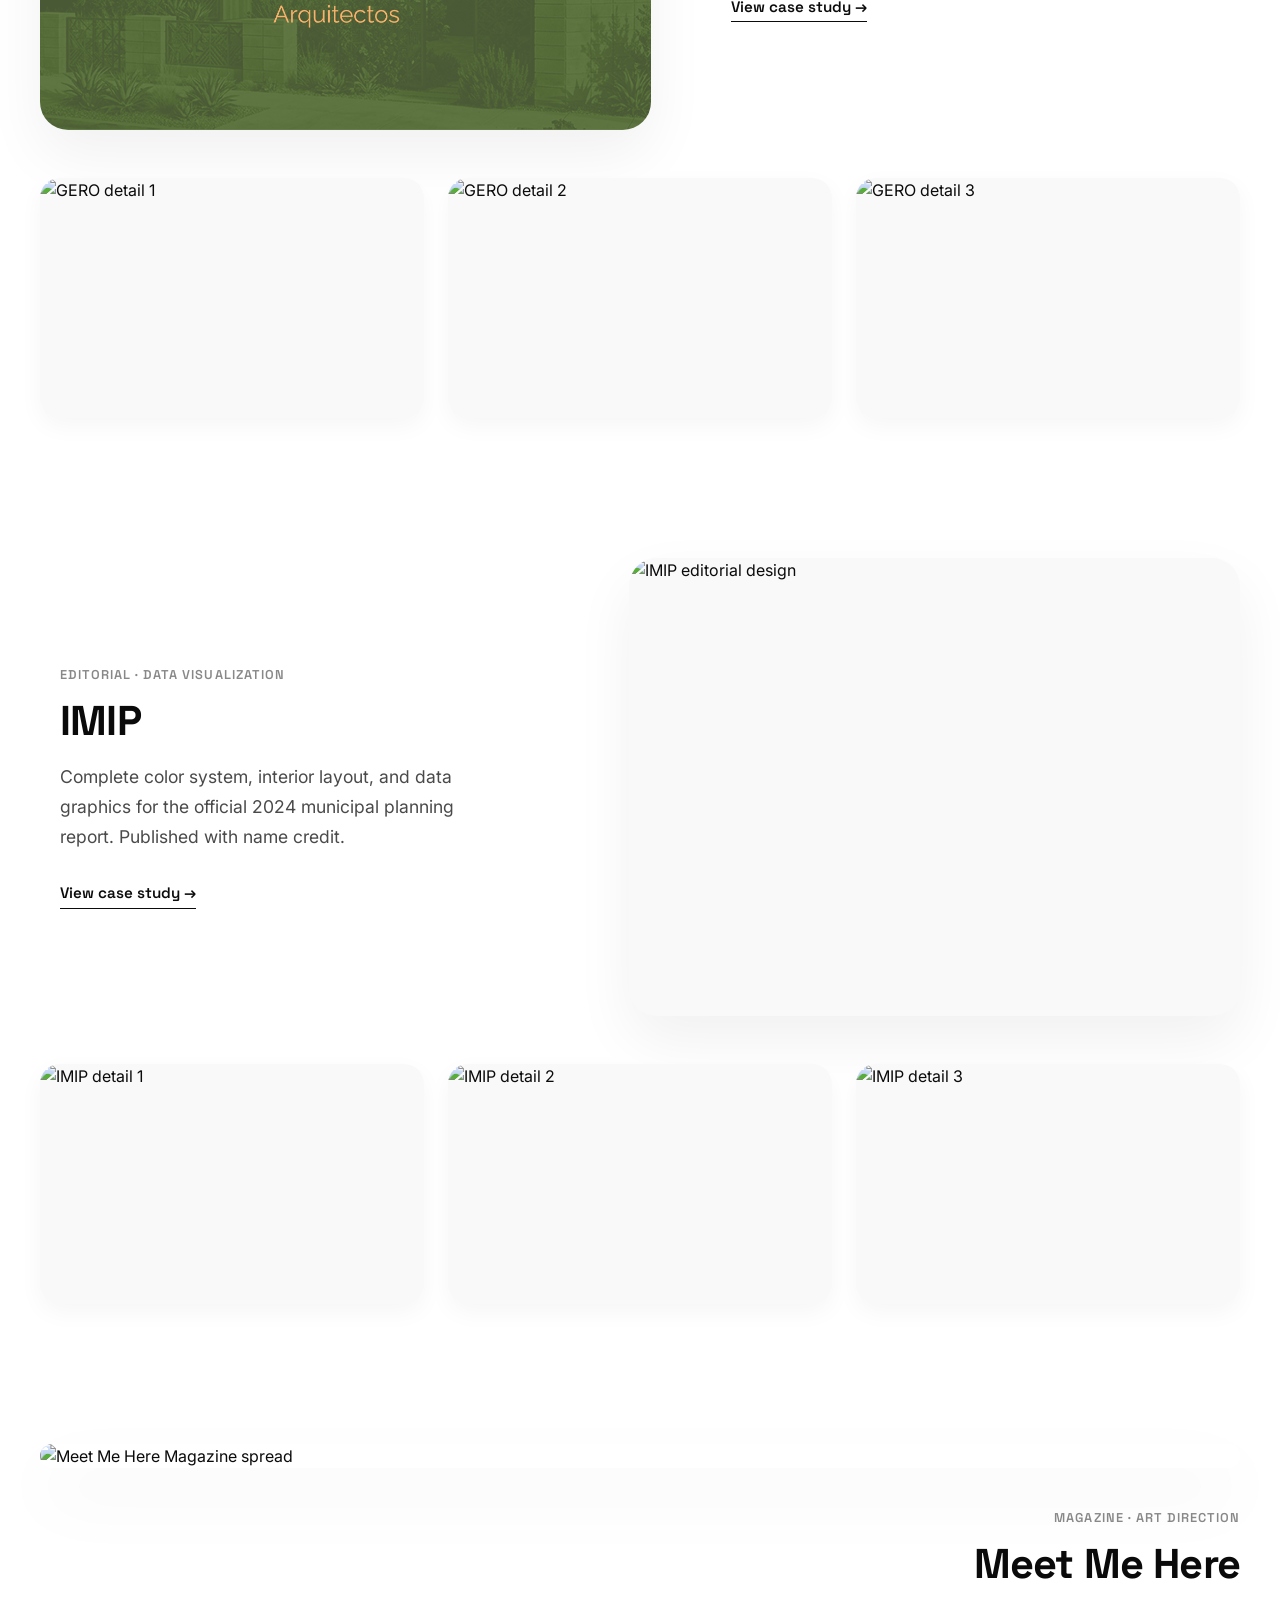
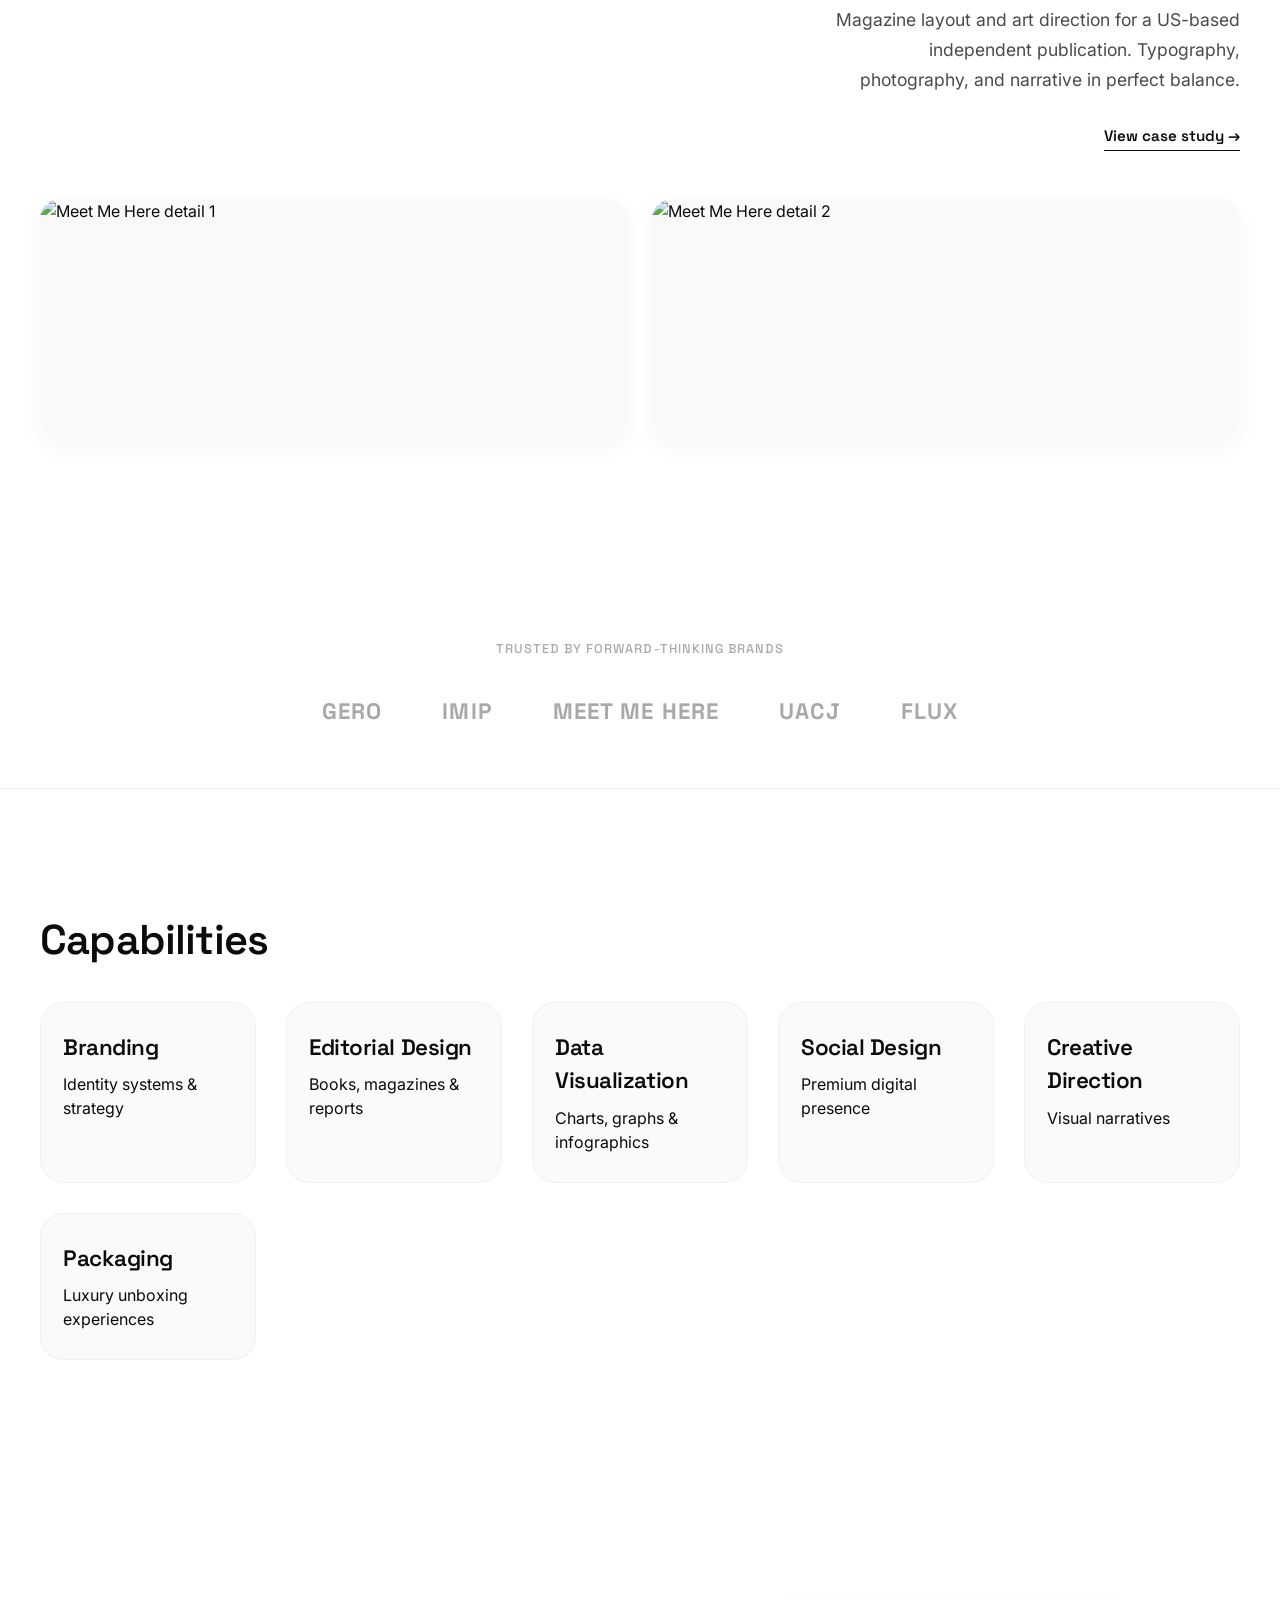
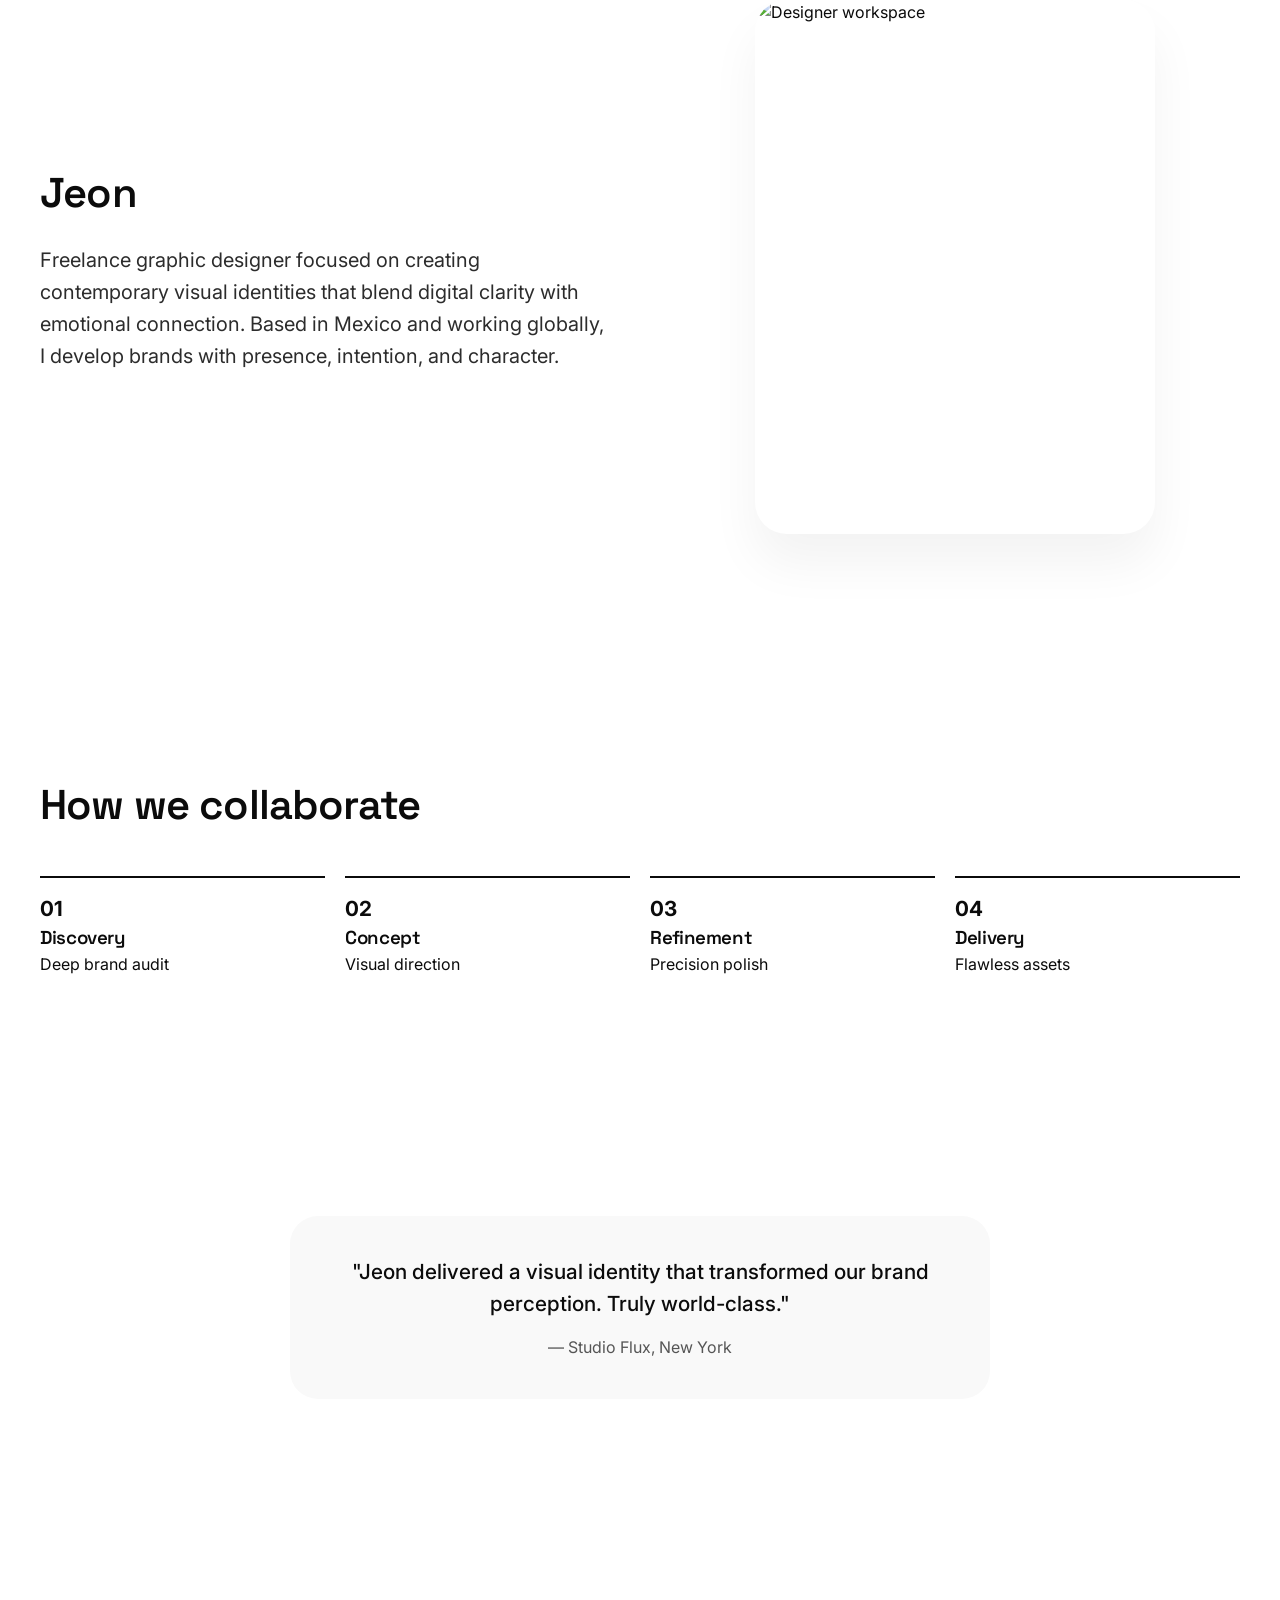
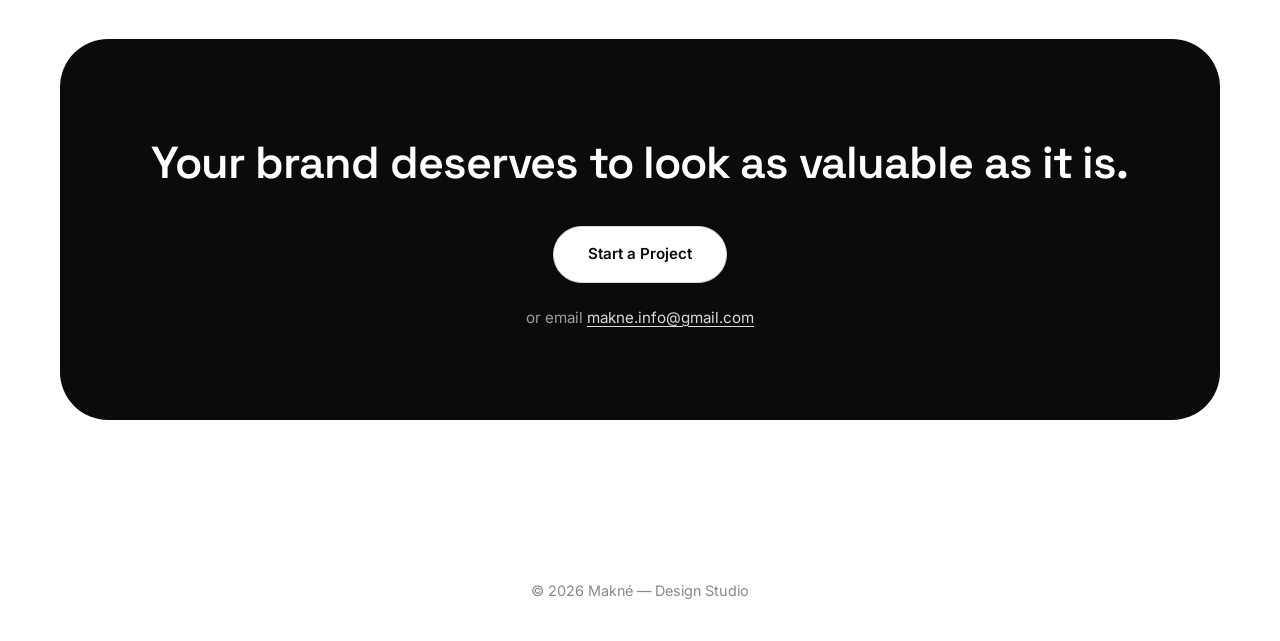
==== commit e4b04093: "Update project description for IMIP" ====
--- a/index.html
+++ b/index.html
@@ -121,7 +121,7 @@
               <span class="project-category">Editorial · Data Visualization</span>
               <h3 class="project-title">IMIP</h3>
               <p class="project-description">
-                Complete color system, interior layout, and data graphics for the official 2024–2025 municipal planning report. Published with name credit.
+                Complete color system, interior layout, and data graphics for the official 2024 municipal planning report. Published with name credit.
               </p>
               <a href="case-study-imip.html" class="project-link">View case study →</a>
             </div>
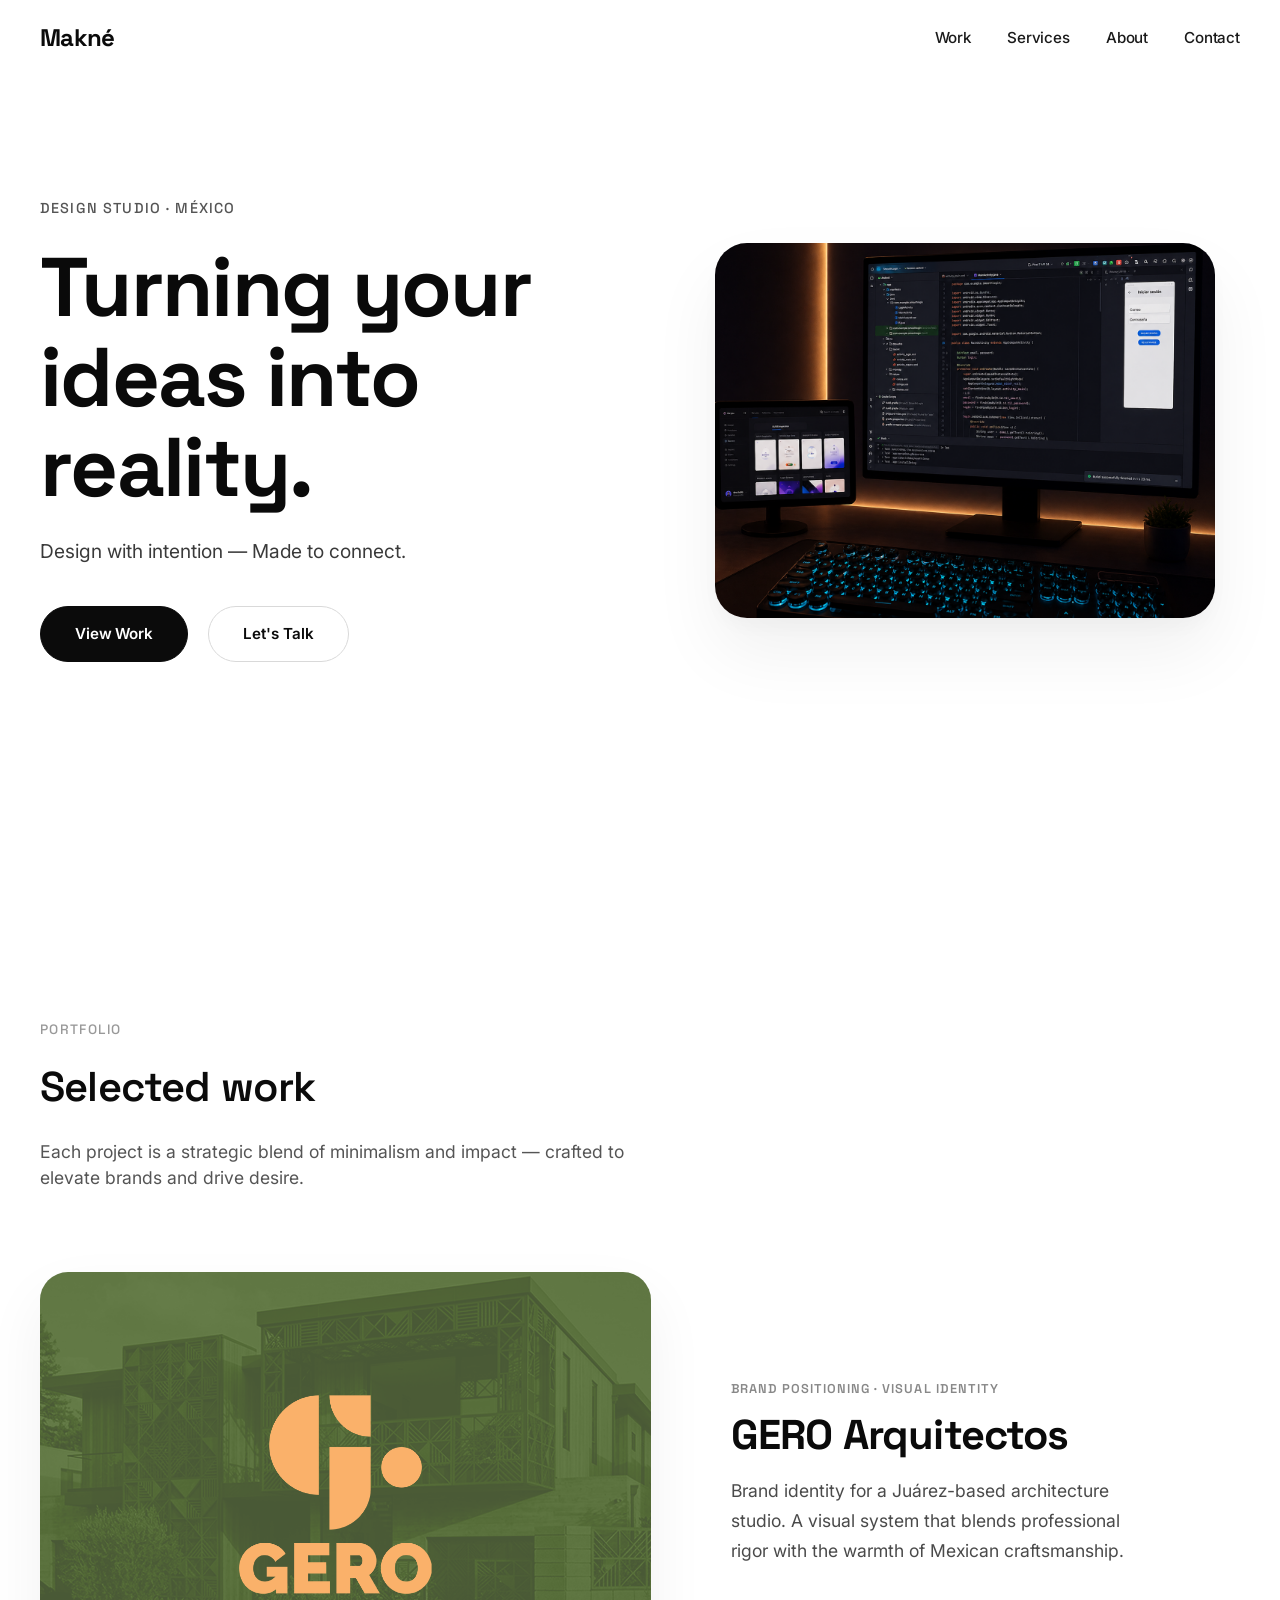
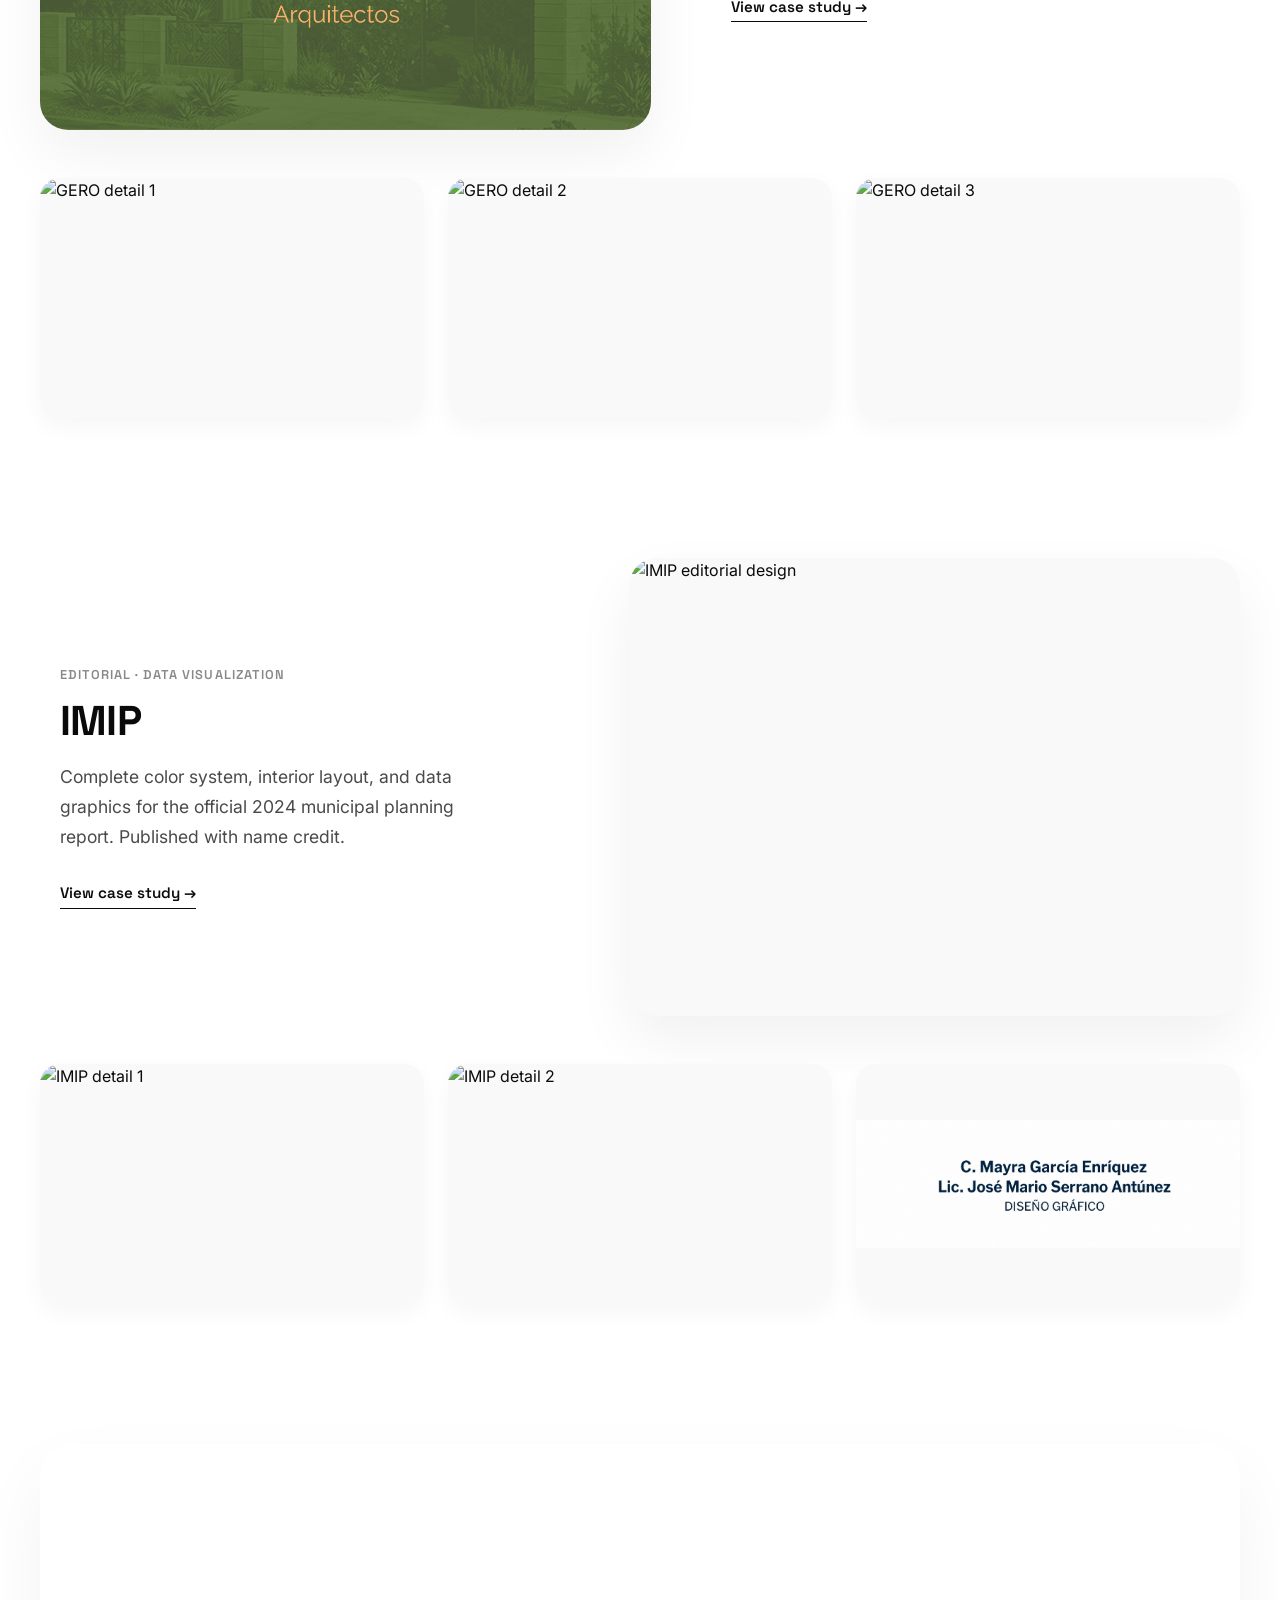
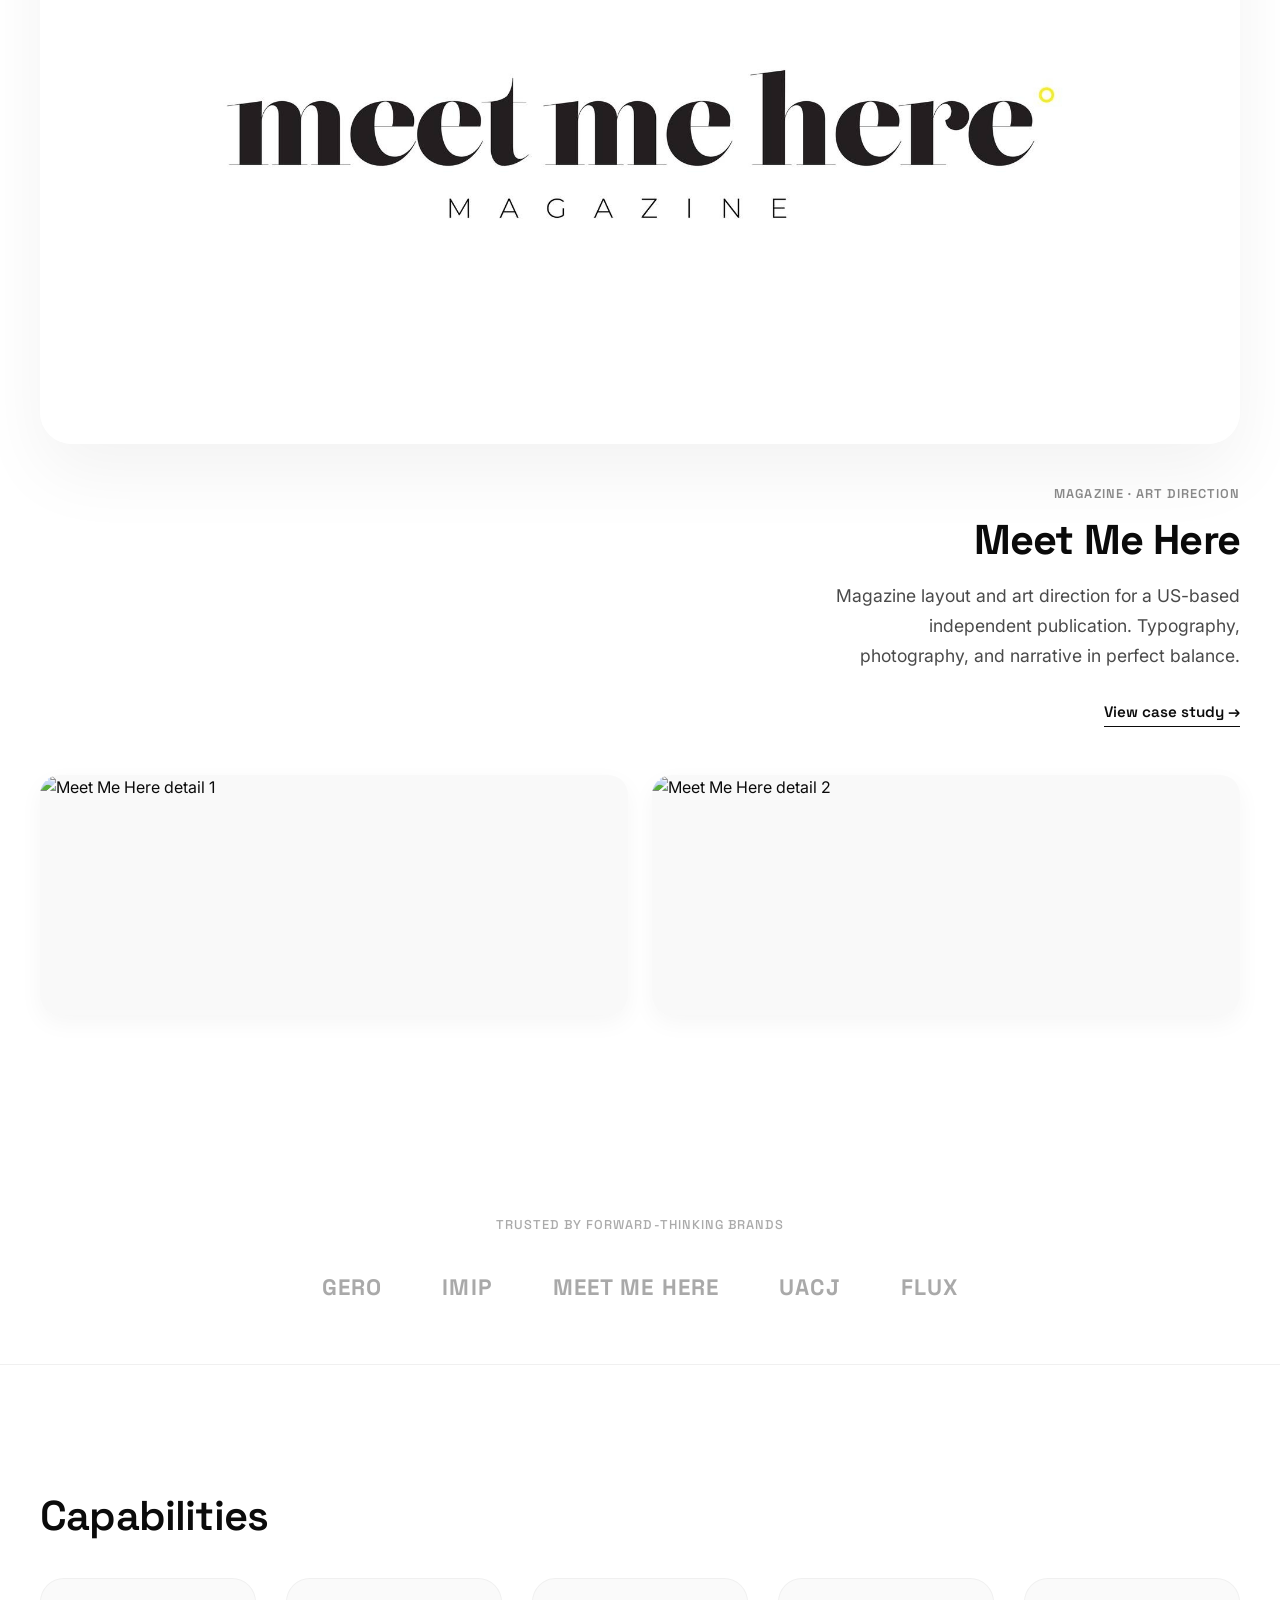
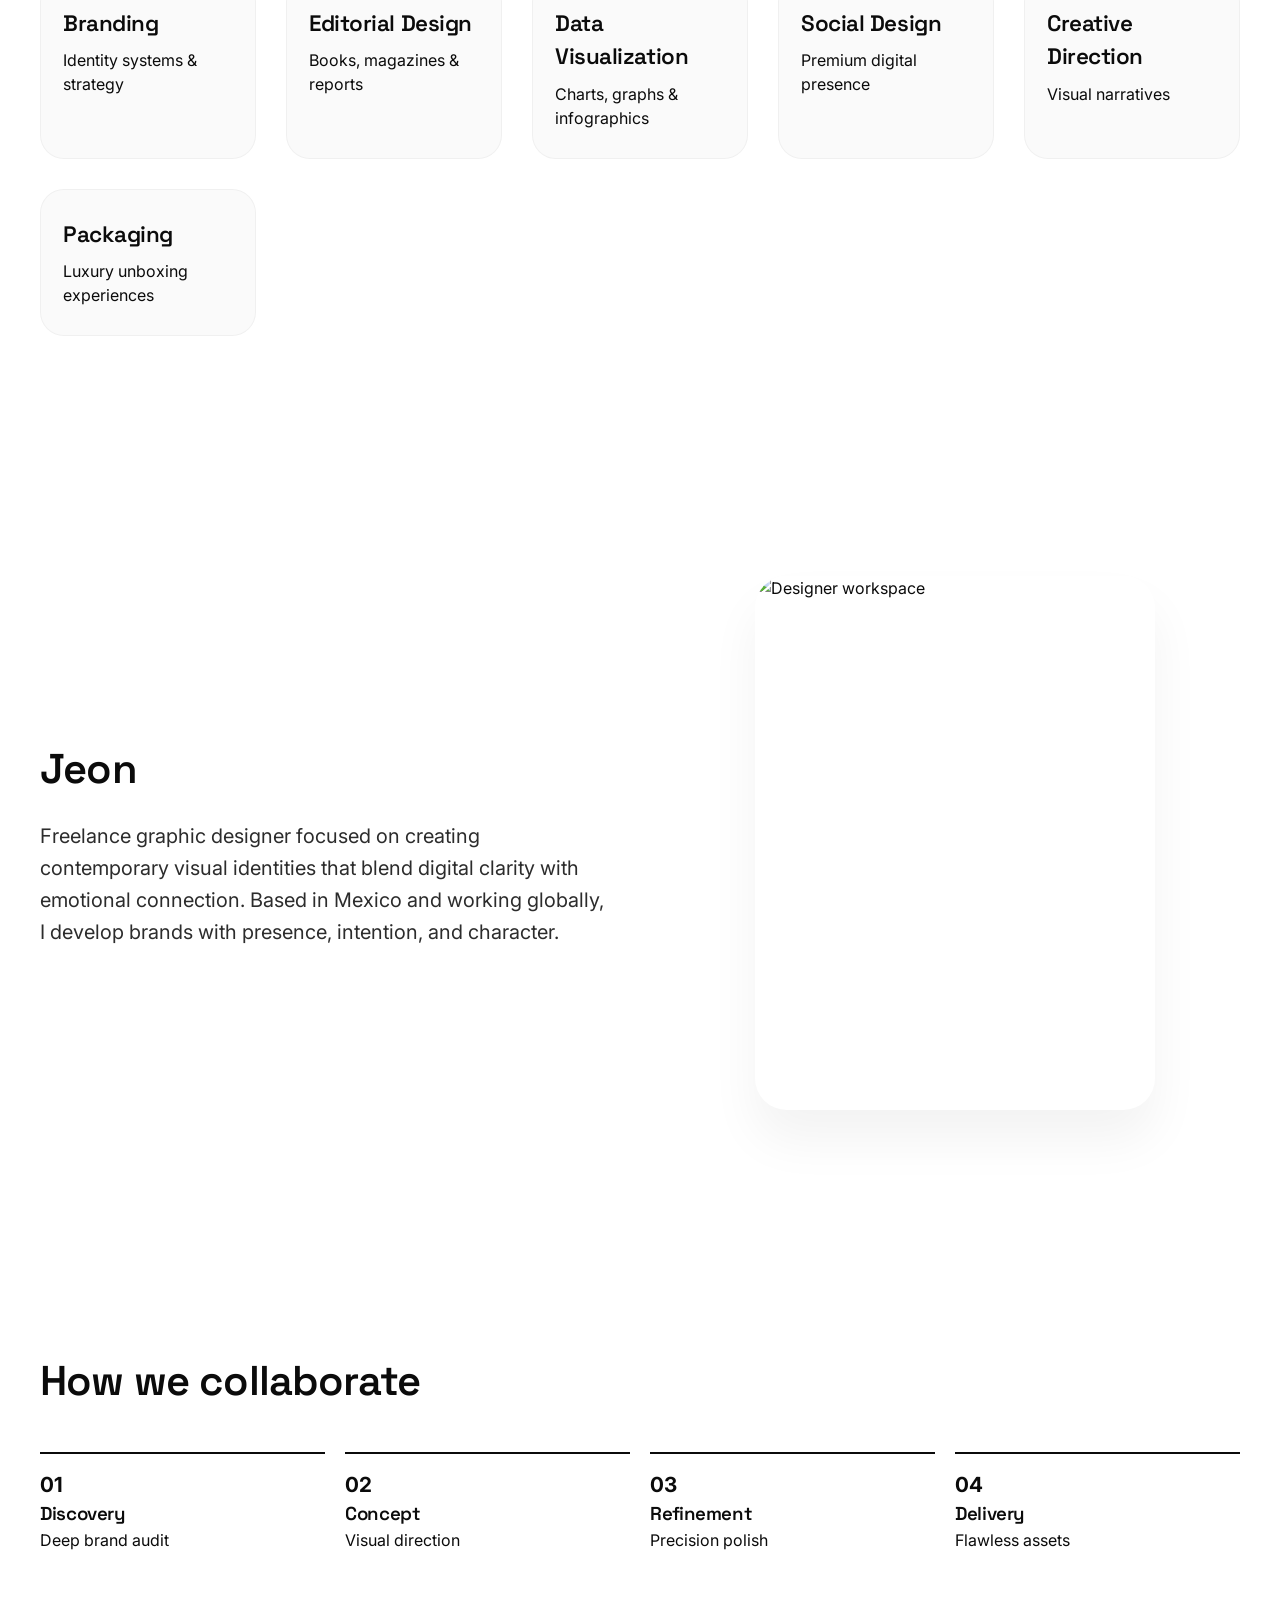
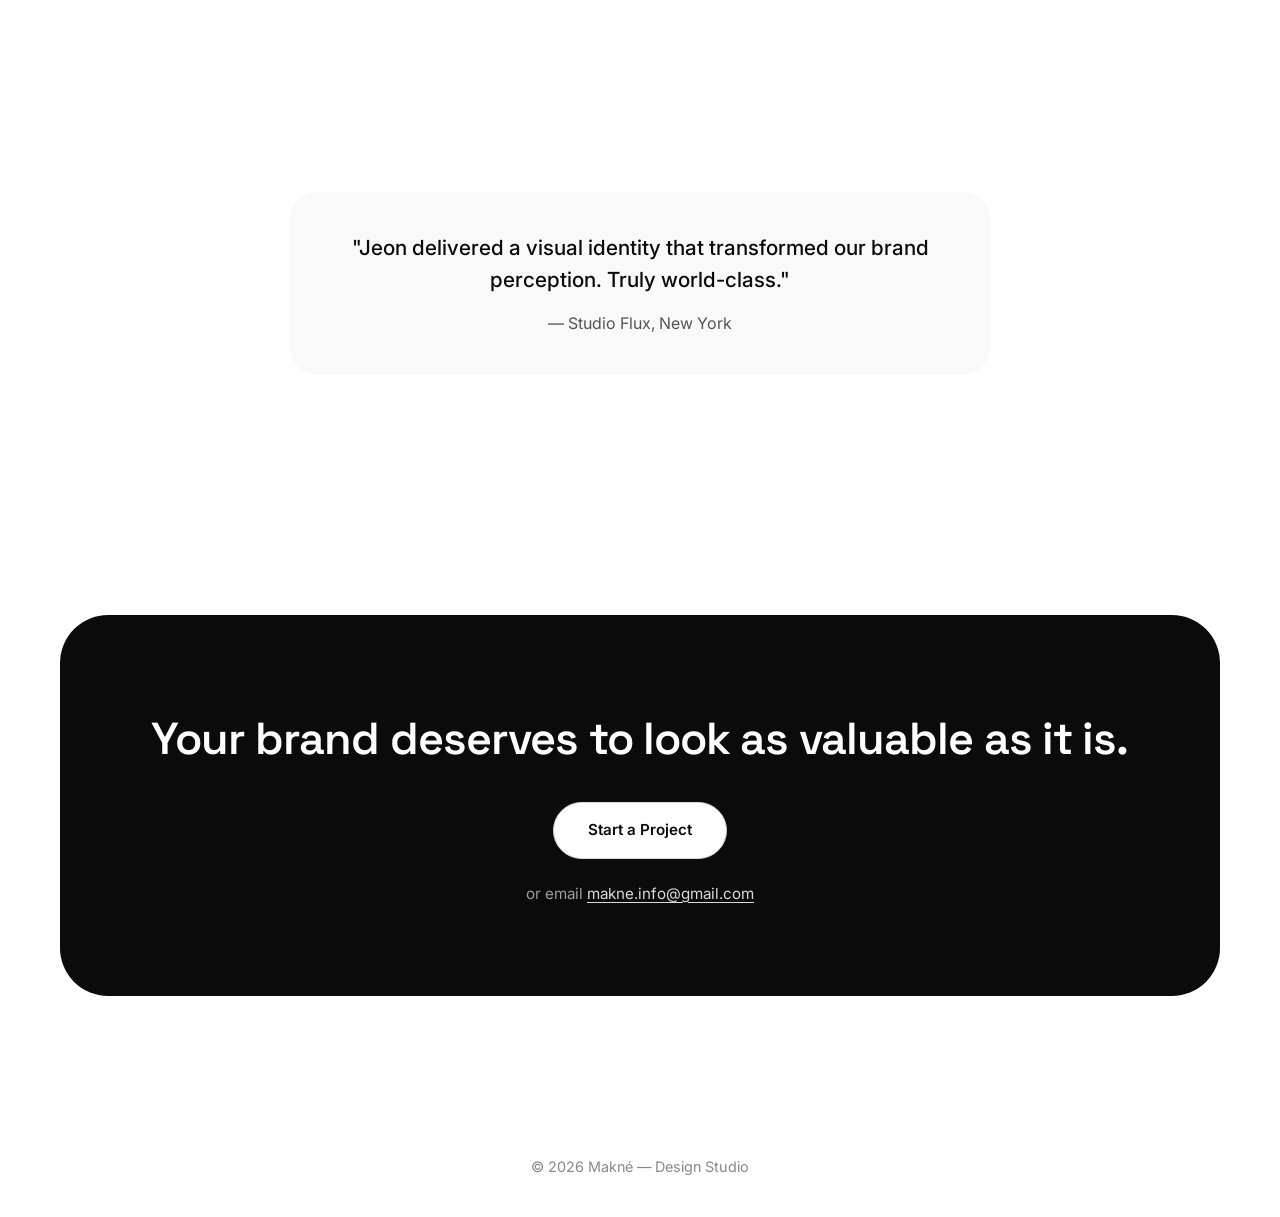
==== commit cd86cf7d: "Change logo image format from PNG to JPG" ====
--- a/index.html
+++ b/index.html
@@ -151,7 +151,7 @@
           <div class="project-layout-full">
             <div class="project-hero-full">
               <img
-                src="img/meetmehere-hero.png"
+                src="img/logo-meet.jpg"
                 alt="Meet Me Here Magazine spread"
                 loading="lazy"
               >
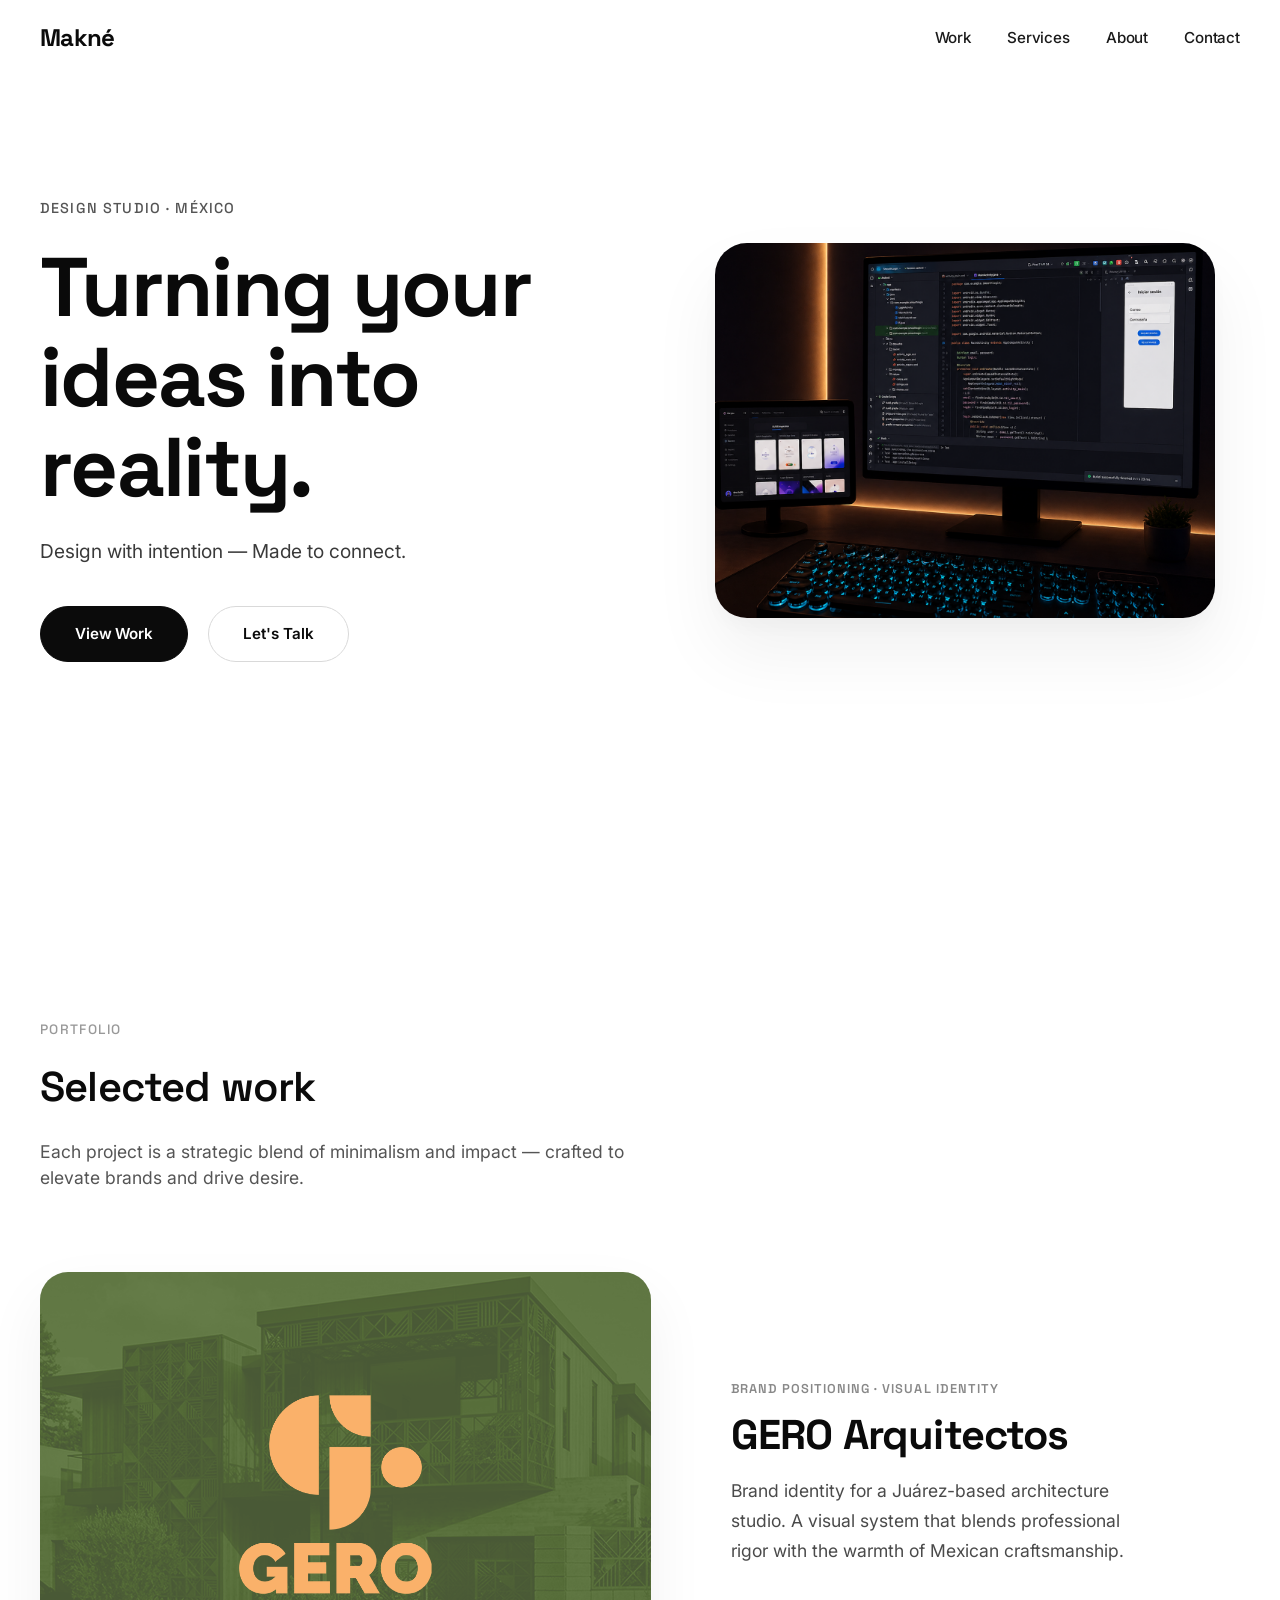
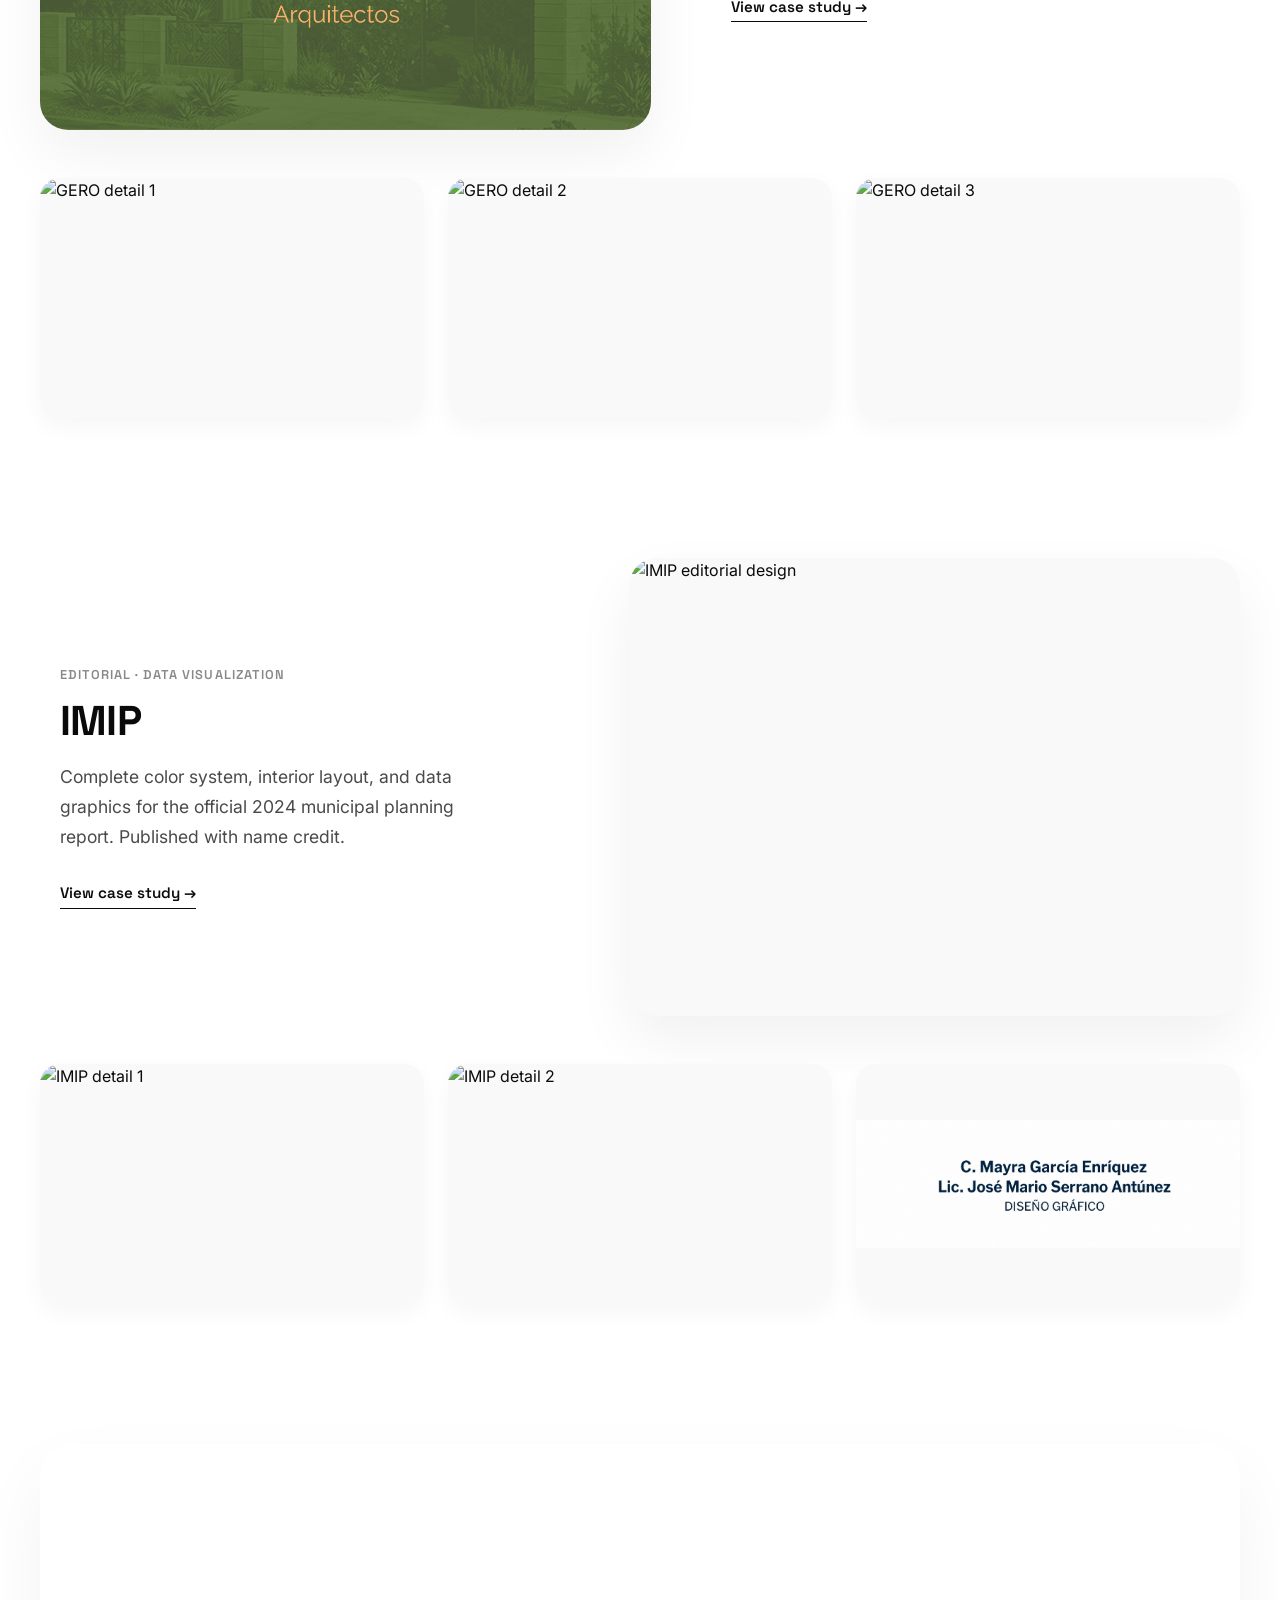
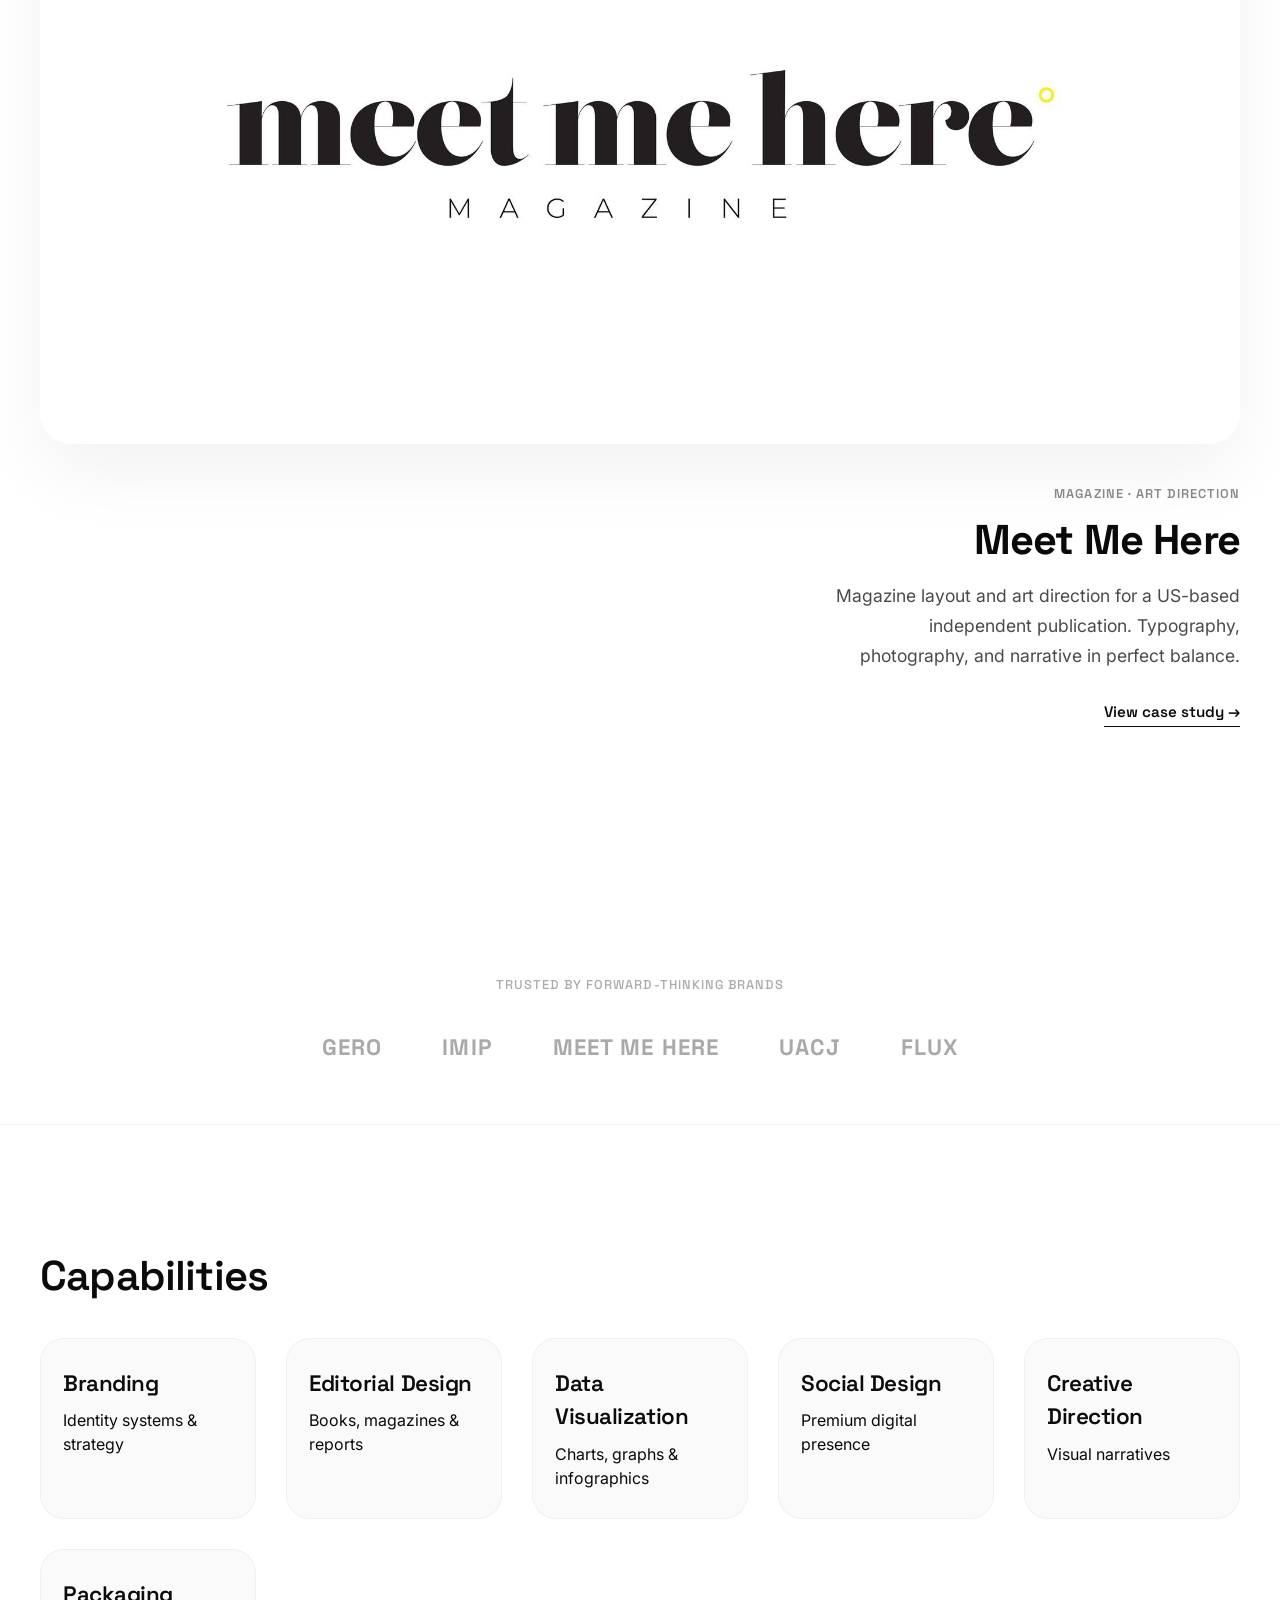
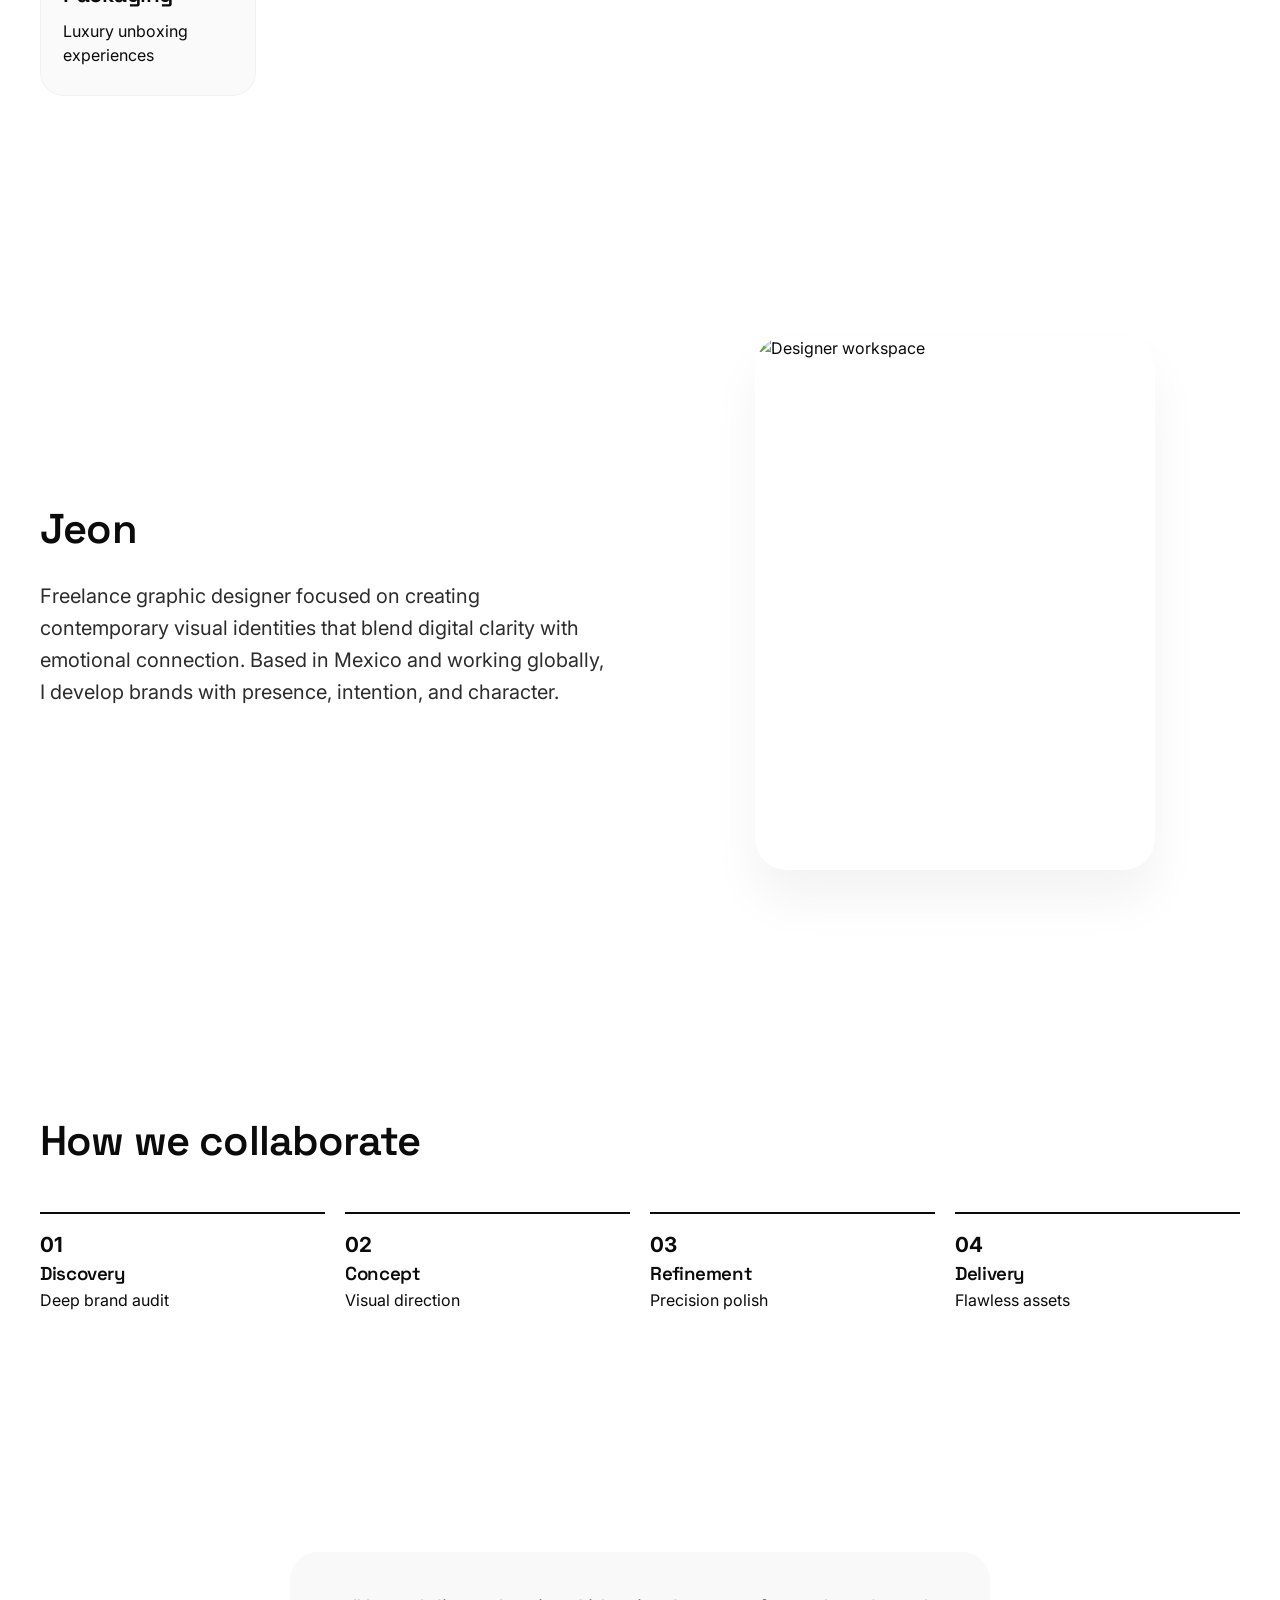
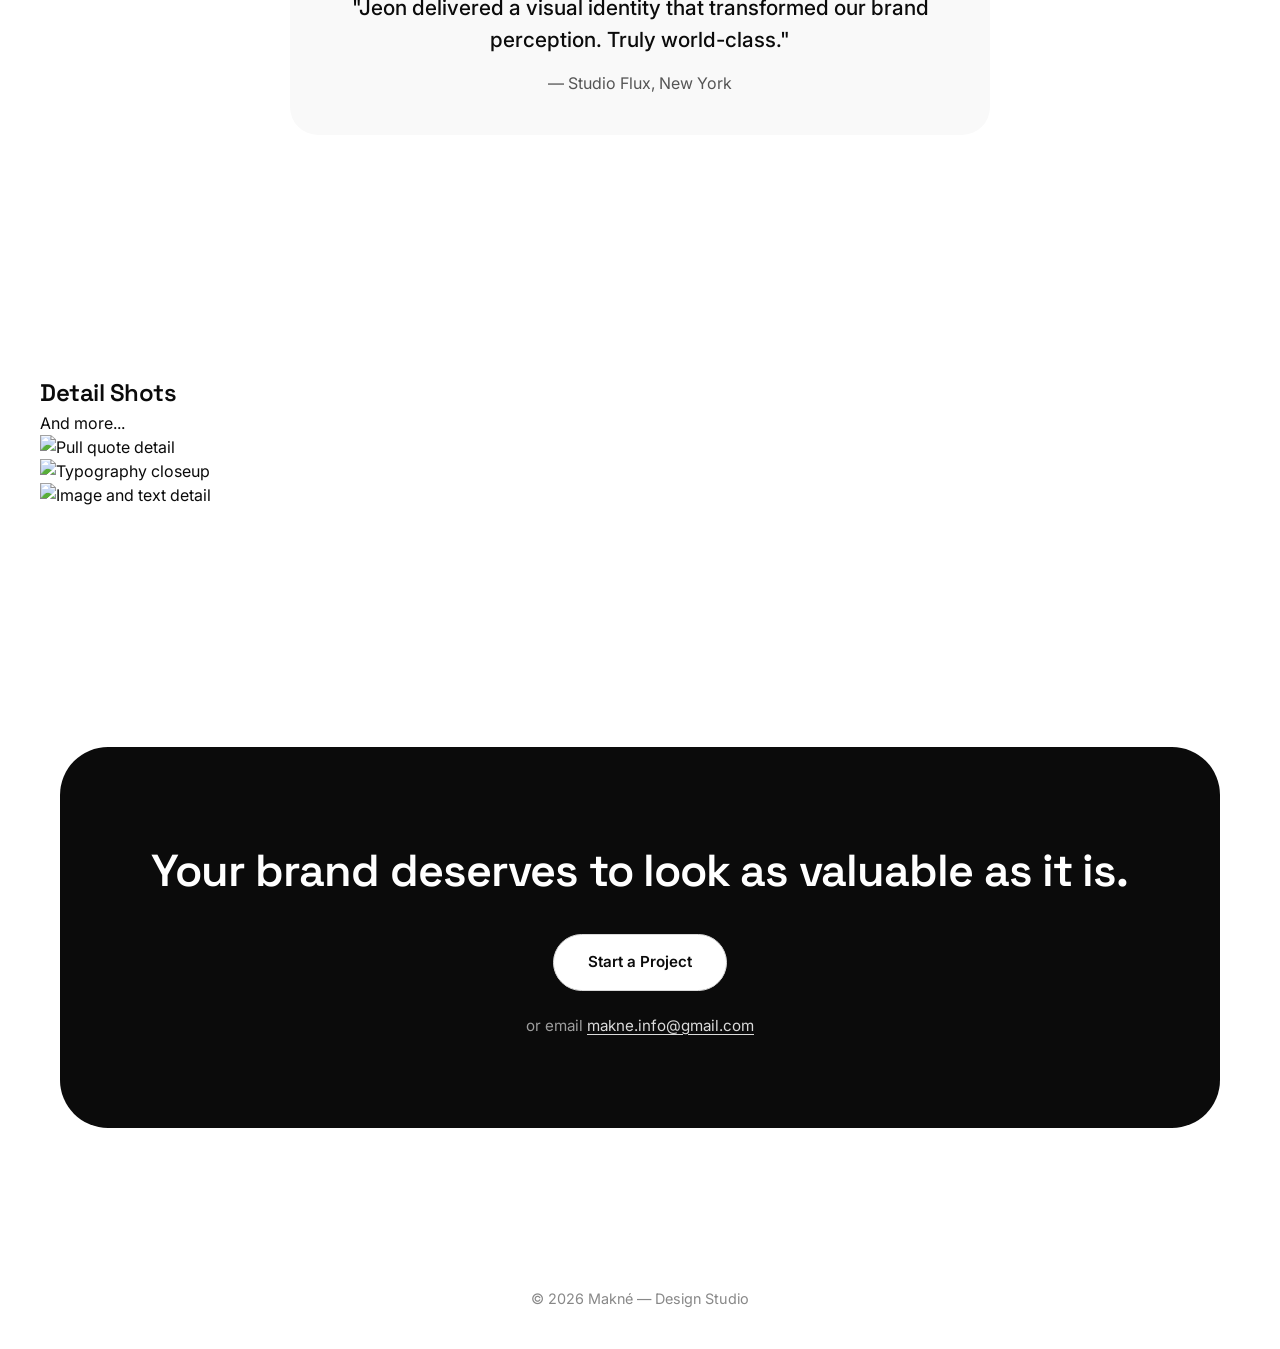
==== commit 75a7a95b: "Update index.html" ====
--- a/index.html
+++ b/index.html
@@ -164,16 +164,6 @@
               </p>
               <a href="case-study-meetmehere.html" class="project-link">View case study →</a>
             </div>
-          </div>
-          <div class="supporting-visuals supporting-visuals--wide">
-            <div class="supporting-item">
-              <img src="img/meetmehere-detail-1.png" alt="Meet Me Here detail 1" loading="lazy">
-            </div>
-            <div class="supporting-item">
-              <img src="img/meetmehere-detail-2.png" alt="Meet Me Here detail 2" loading="lazy">
-            </div>
-          </div>
-        </div>
       </div>
     </section>
 
@@ -258,7 +248,25 @@
         </div>
       </div>
     </section>
-
+    
+ <!-- ==========. DETAIL SHOTS ========== -->
+  <section class="cs-section">
+    <div class="container reveal-fade">
+      <h2 class="cs-section-title">Detail Shots</h2>
+      <p class="cs-body cs-max-600">And more...</p>
+      <div class="cs-detail-grid">
+        <div class="cs-detail-item">
+          <img src="https://images.unsplash.com/photo-1513364776144-60967b0f800f?w=500&auto=format&fit=crop&q=85" alt="Pull quote detail" loading="lazy">
+        </div>
+        <div class="cs-detail-item">
+          <img src="https://images.unsplash.com/photo-1579547945413-497e1b99dac0?w=500&auto=format&fit=crop&q=85" alt="Typography closeup" loading="lazy">
+        </div>
+        <div class="cs-detail-item">
+          <img src="https://images.unsplash.com/photo-1504868584819-f8e8b4b6d7e3?w=500&auto=format&fit=crop&q=85" alt="Image and text detail" loading="lazy">
+        </div>
+      </div>
+    </div>
+  </section>
     <!-- ========== FINAL CTA ========== -->
     <section id="contact">
       <div class="container">
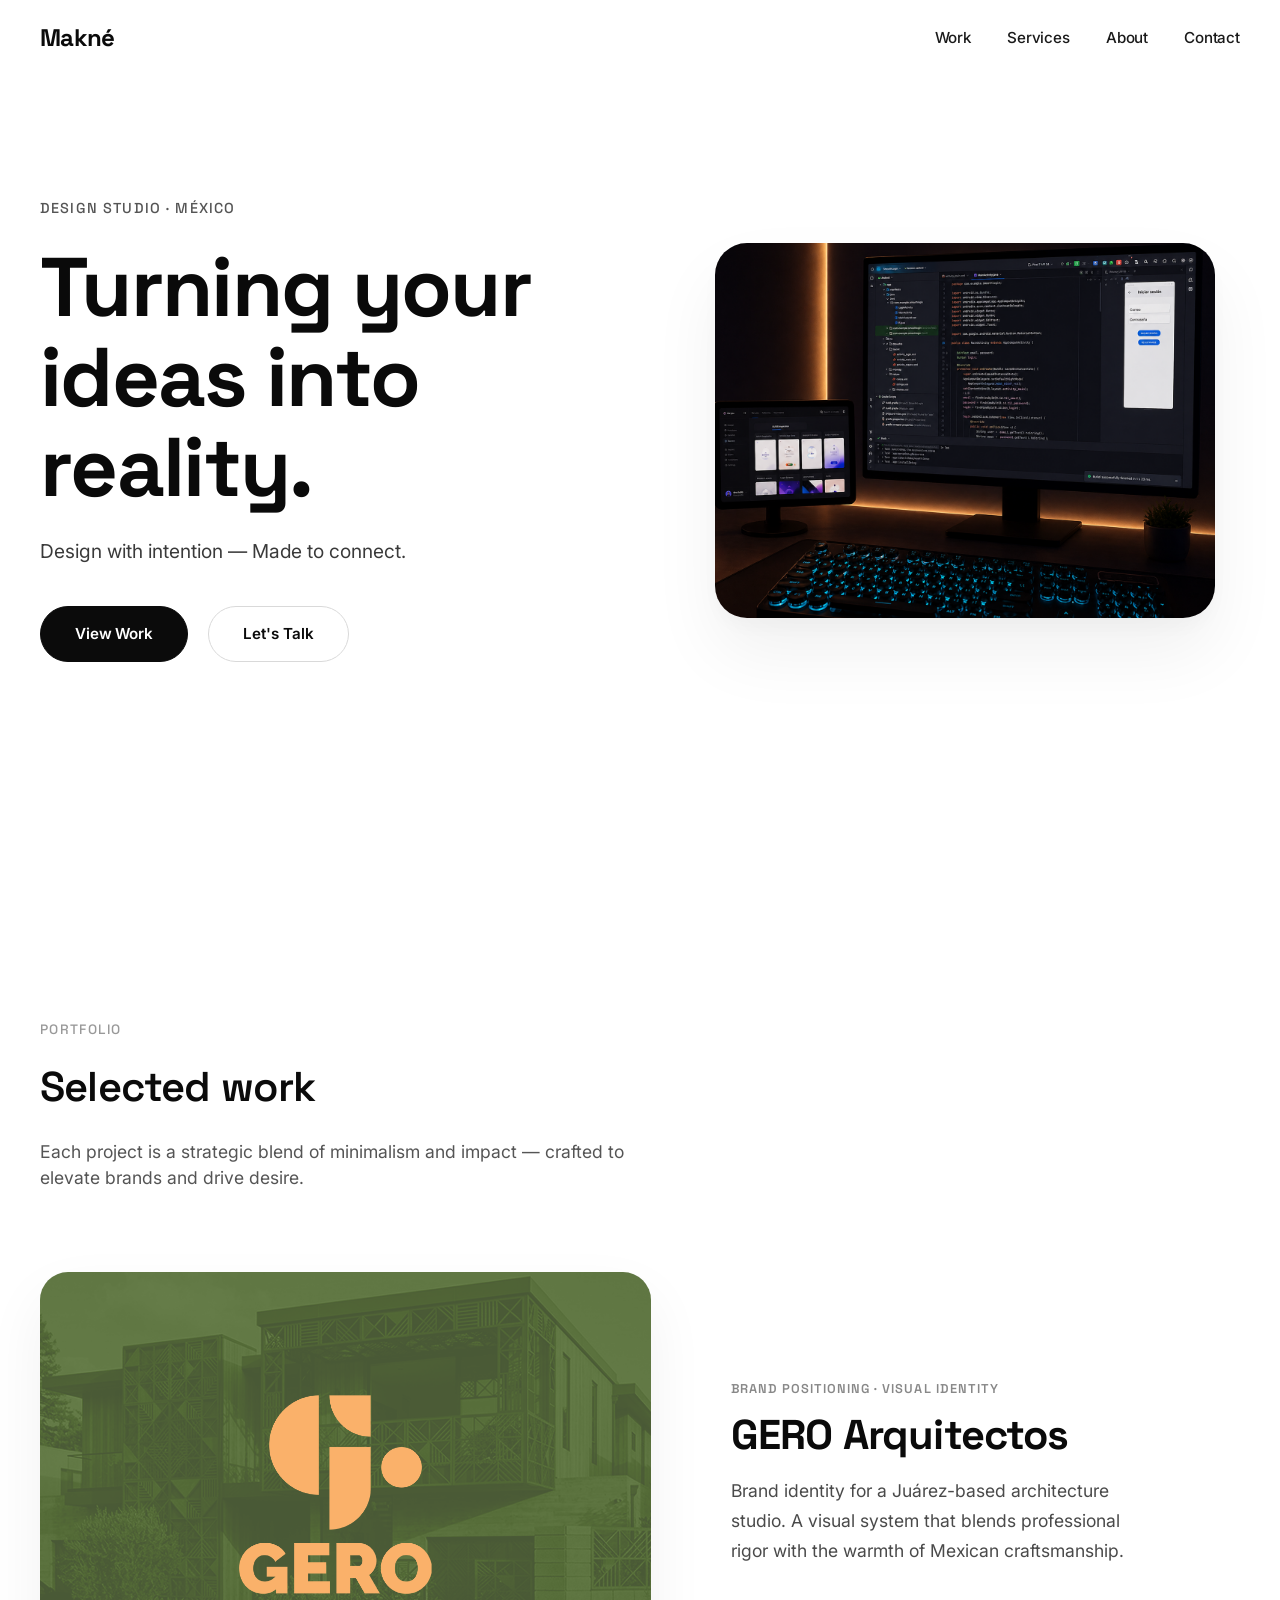
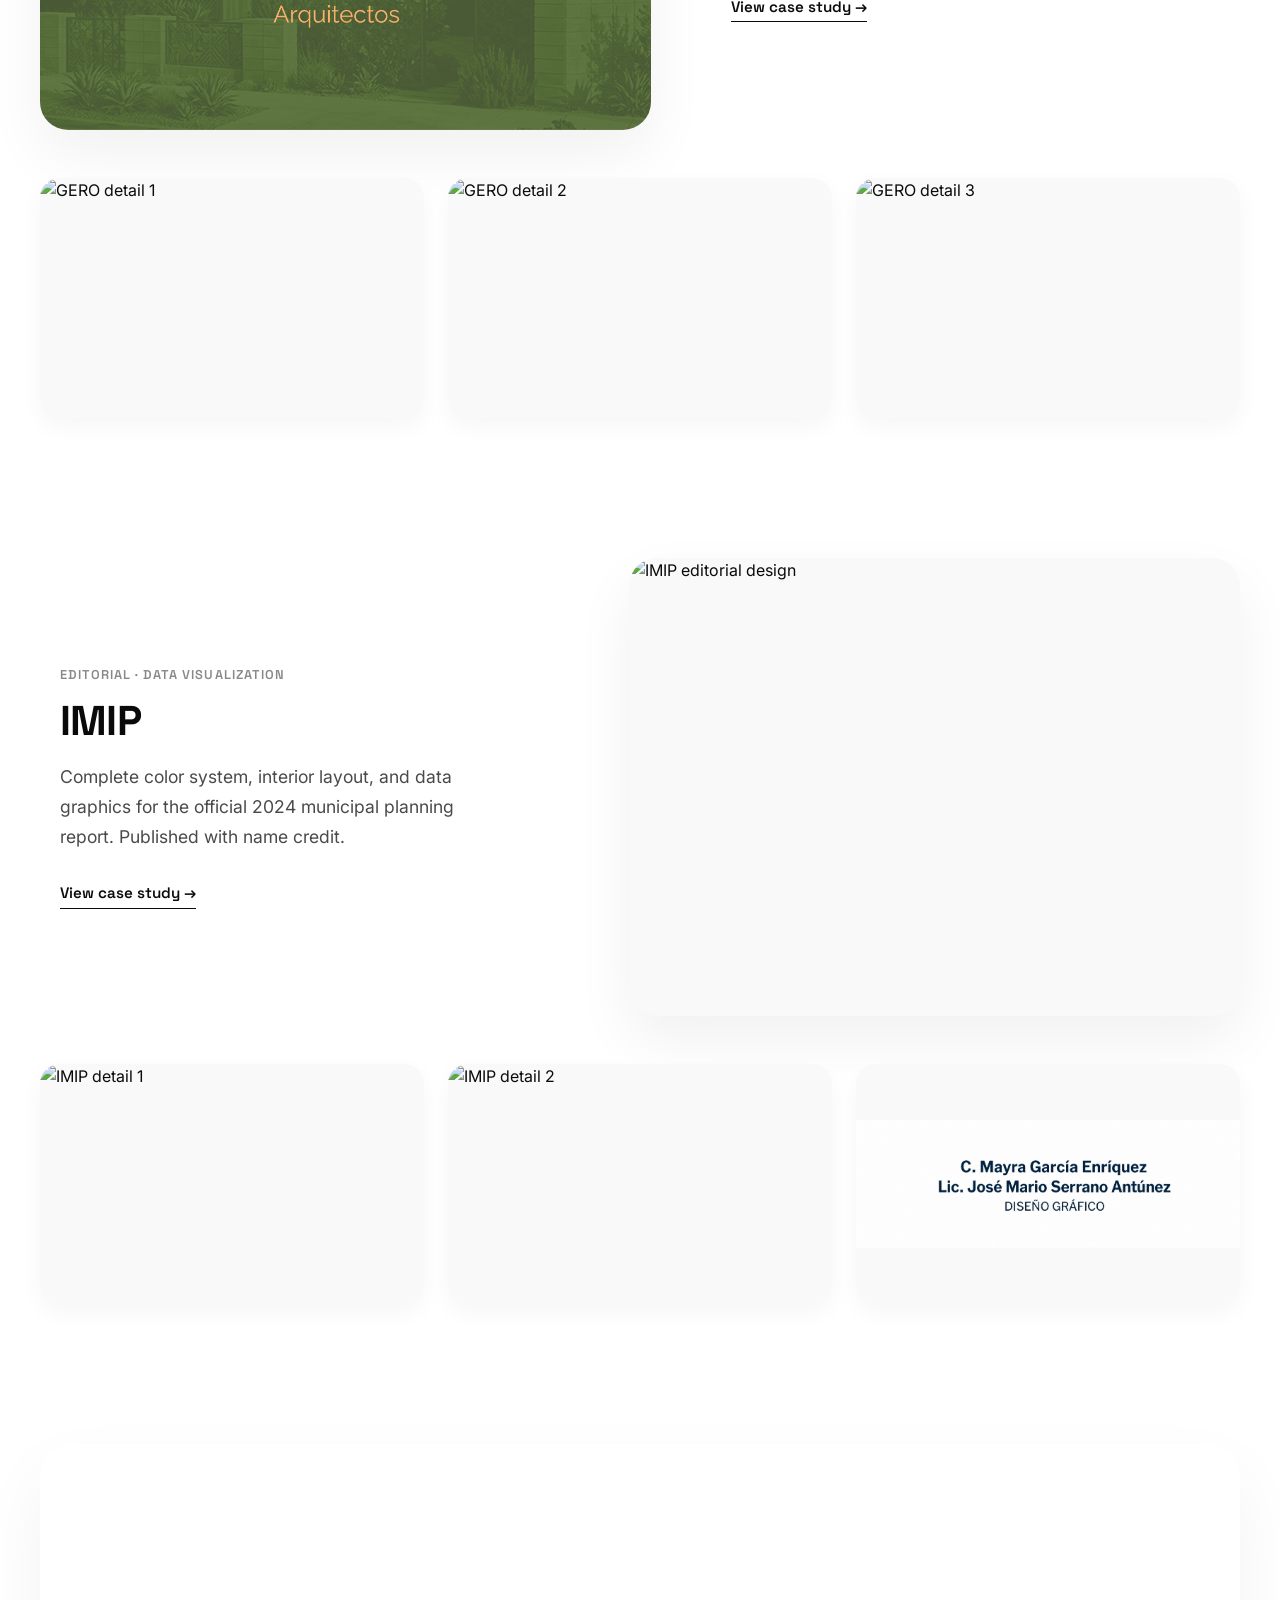
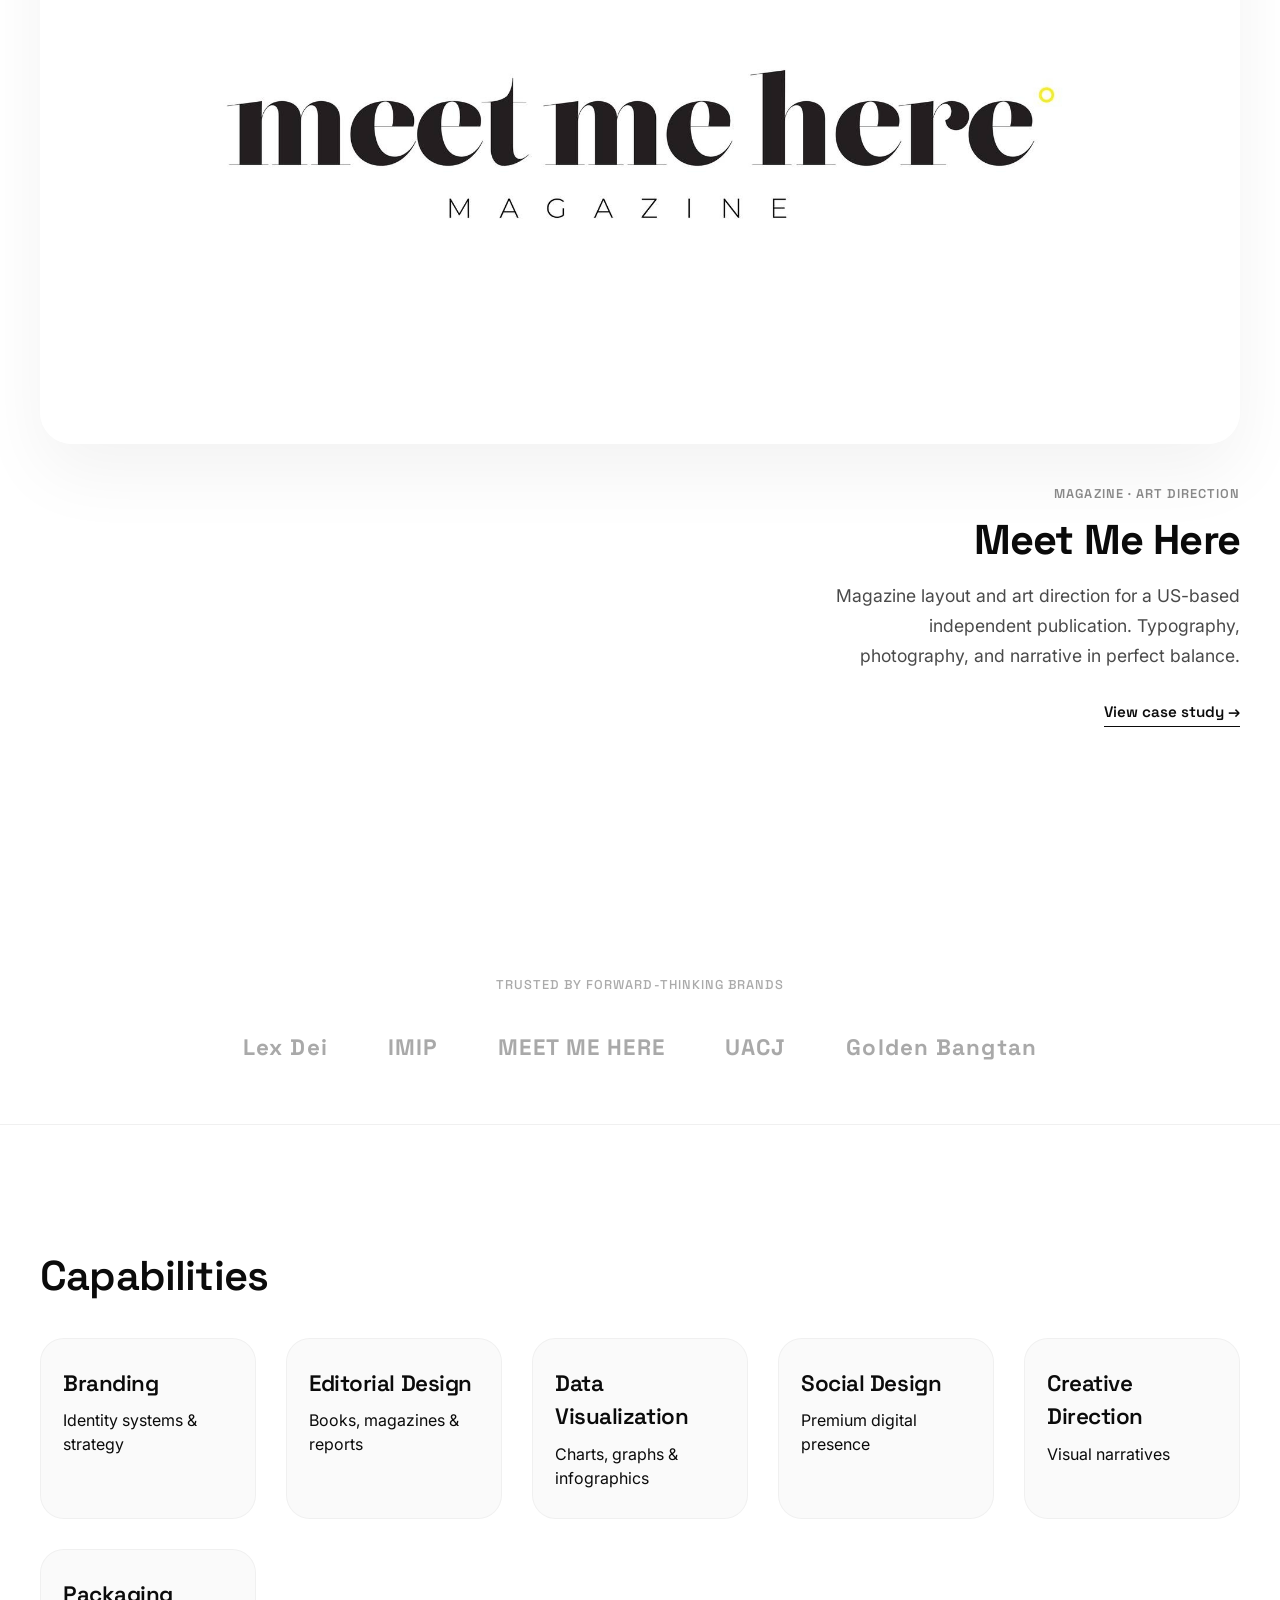
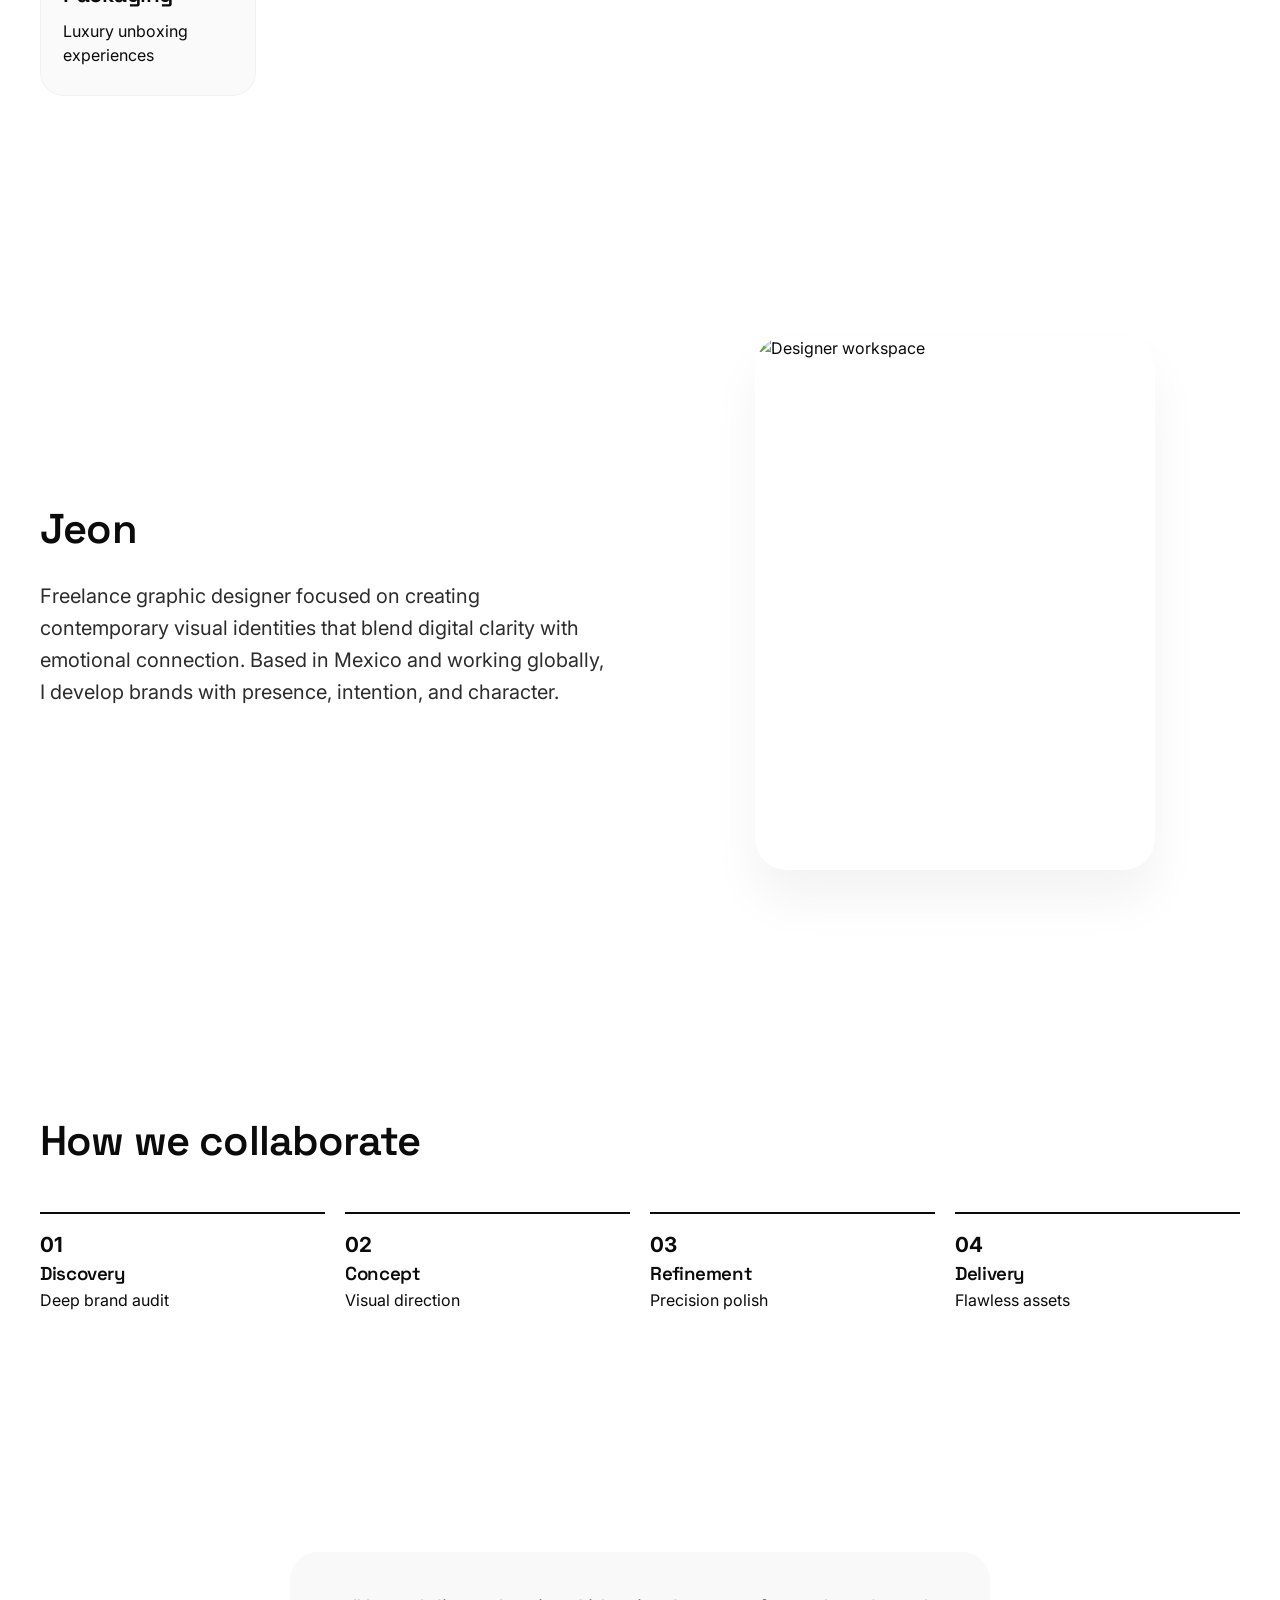
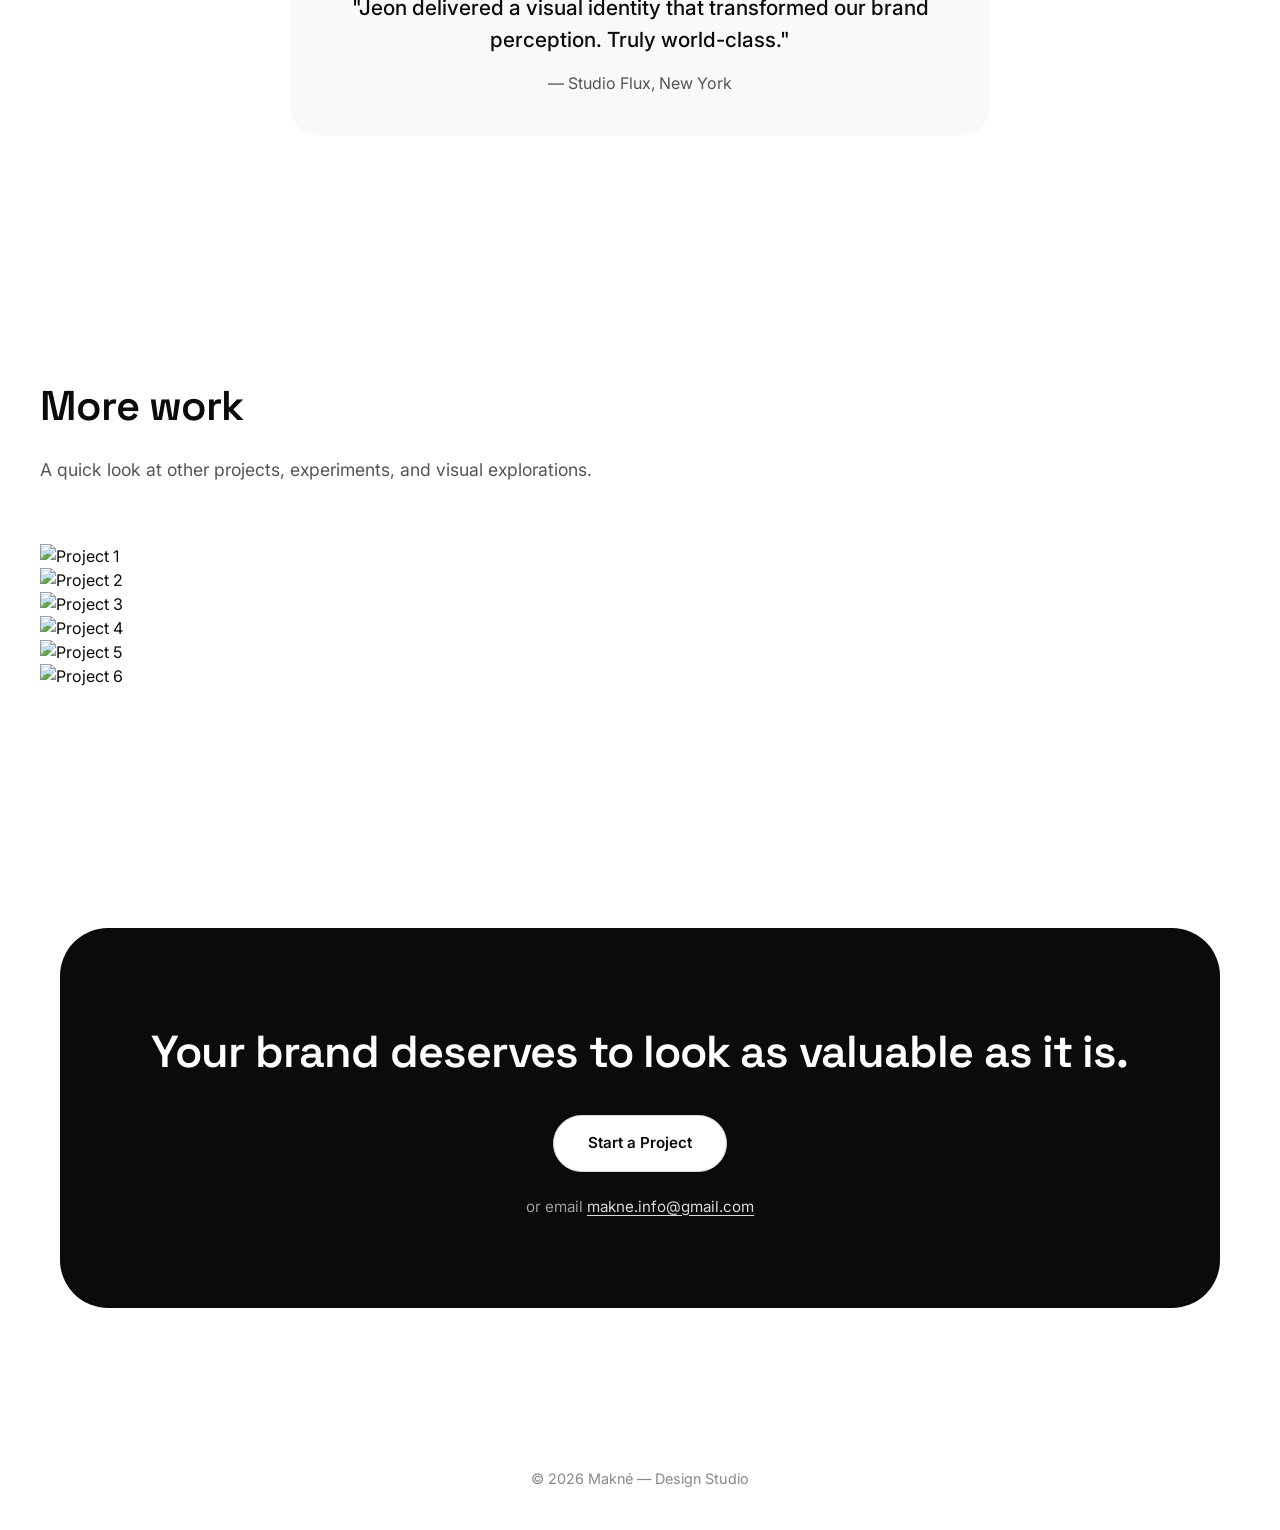
==== commit 2a6ccc95: "Add 'More Work' section with project carousel Added a new section for showcasing additional projects" ====
--- a/index.html
+++ b/index.html
@@ -173,7 +173,7 @@
         <p class="trusted-label">Trusted by forward-thinking brands</p>
         <div class="trusted-logos">
           <div class="trusted-logo-item">
-            <span class="trusted-logo-text">GERO</span>
+            <span class="trusted-logo-text">Lex Dei</span>
           </div>
           <div class="trusted-logo-item">
             <span class="trusted-logo-text">IMIP</span>
@@ -185,7 +185,7 @@
             <span class="trusted-logo-text">UACJ</span>
           </div>
           <div class="trusted-logo-item">
-            <span class="trusted-logo-text">FLUX</span>
+            <span class="trusted-logo-text">Golden Bangtan</span>
           </div>
         </div>
       </div>
@@ -248,25 +248,39 @@
         </div>
       </div>
     </section>
+
+    <!-- ========== MORE WORK ========== -->
+    <section class="more-work-section">
+      <div class="container">
+        <h2 class="section-title">More work</h2>
+        <p class="section-sub">A quick look at other projects, experiments, and visual explorations.</p>
+        
+        <div class="carousel-track" id="carouselTrack">
+          <div class="carousel-item">
+            <img src="img/more-work-1.png" alt="Project 1" loading="lazy">
+          </div>
+          <div class="carousel-item">
+            <img src="img/more-work-2.png" alt="Project 2" loading="lazy">
+          </div>
+          <div class="carousel-item">
+            <img src="img/more-work-3.png" alt="Project 3" loading="lazy">
+          </div>
+          <div class="carousel-item">
+            <img src="img/more-work-4.png" alt="Project 4" loading="lazy">
+          </div>
+          <div class="carousel-item">
+            <img src="img/more-work-5.png" alt="Project 5" loading="lazy">
+          </div>
+          <div class="carousel-item">
+            <img src="img/more-work-6.png" alt="Project 6" loading="lazy">
+          </div>
+        </div>
+      </div>
+    </section>
+
+    <!-- ========== FINAL CTA ========== -->
     
- <!-- ==========. DETAIL SHOTS ========== -->
-  <section class="cs-section">
-    <div class="container reveal-fade">
-      <h2 class="cs-section-title">Detail Shots</h2>
-      <p class="cs-body cs-max-600">And more...</p>
-      <div class="cs-detail-grid">
-        <div class="cs-detail-item">
-          <img src="https://images.unsplash.com/photo-1513364776144-60967b0f800f?w=500&auto=format&fit=crop&q=85" alt="Pull quote detail" loading="lazy">
-        </div>
-        <div class="cs-detail-item">
-          <img src="https://images.unsplash.com/photo-1579547945413-497e1b99dac0?w=500&auto=format&fit=crop&q=85" alt="Typography closeup" loading="lazy">
-        </div>
-        <div class="cs-detail-item">
-          <img src="https://images.unsplash.com/photo-1504868584819-f8e8b4b6d7e3?w=500&auto=format&fit=crop&q=85" alt="Image and text detail" loading="lazy">
-        </div>
-      </div>
-    </div>
-  </section>
+
     <!-- ========== FINAL CTA ========== -->
     <section id="contact">
       <div class="container">
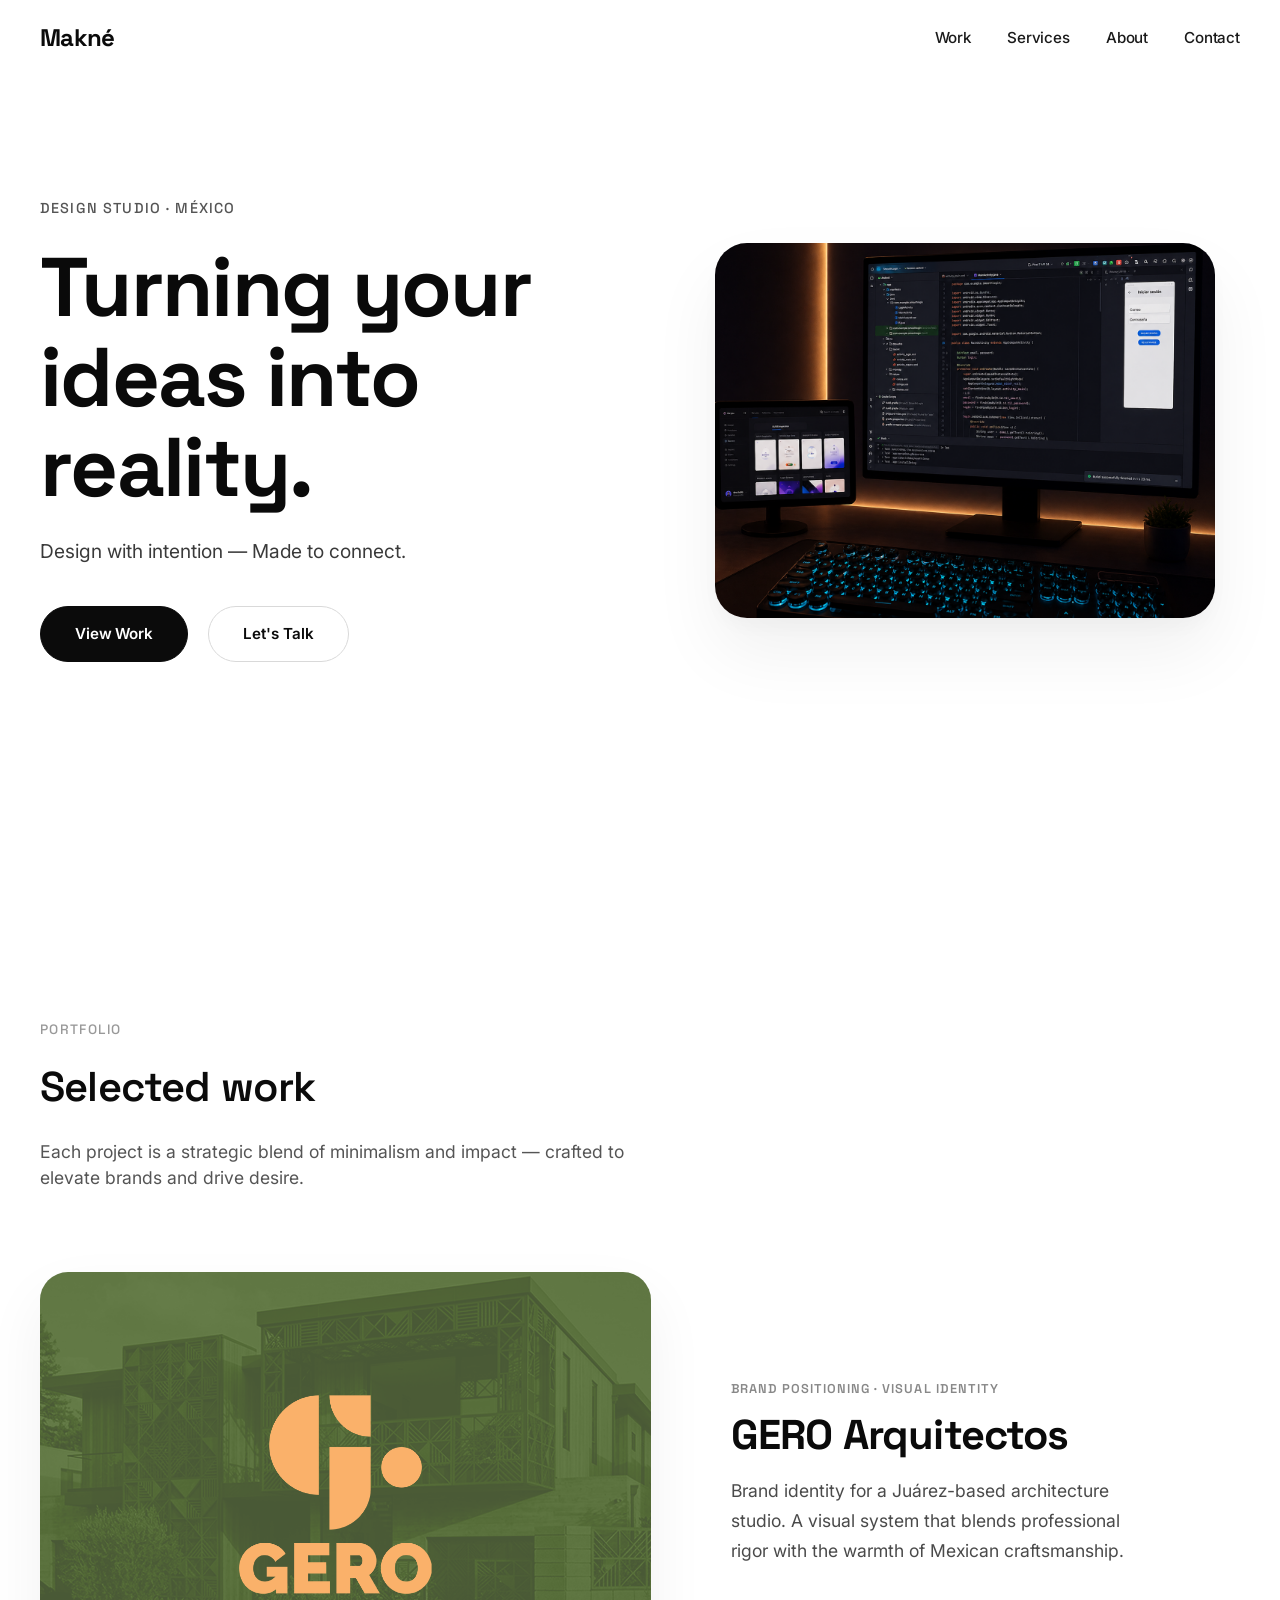
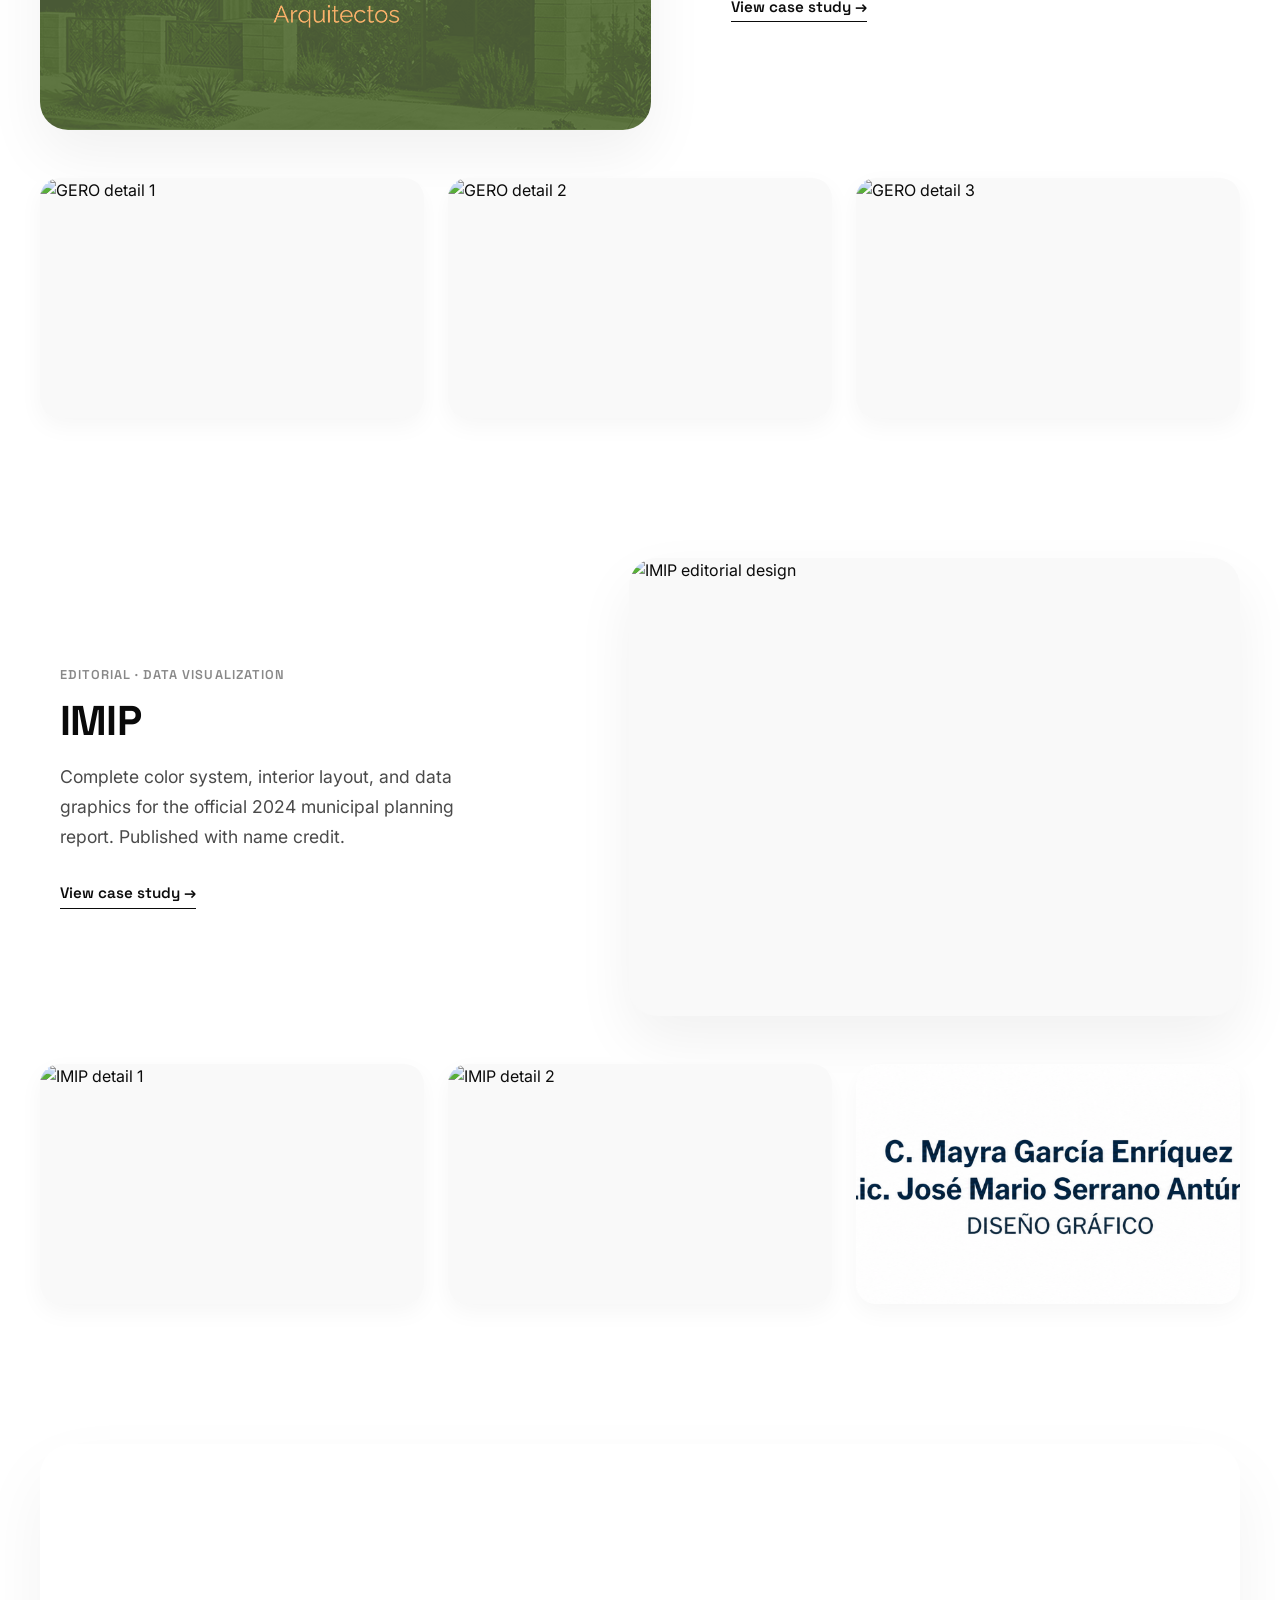
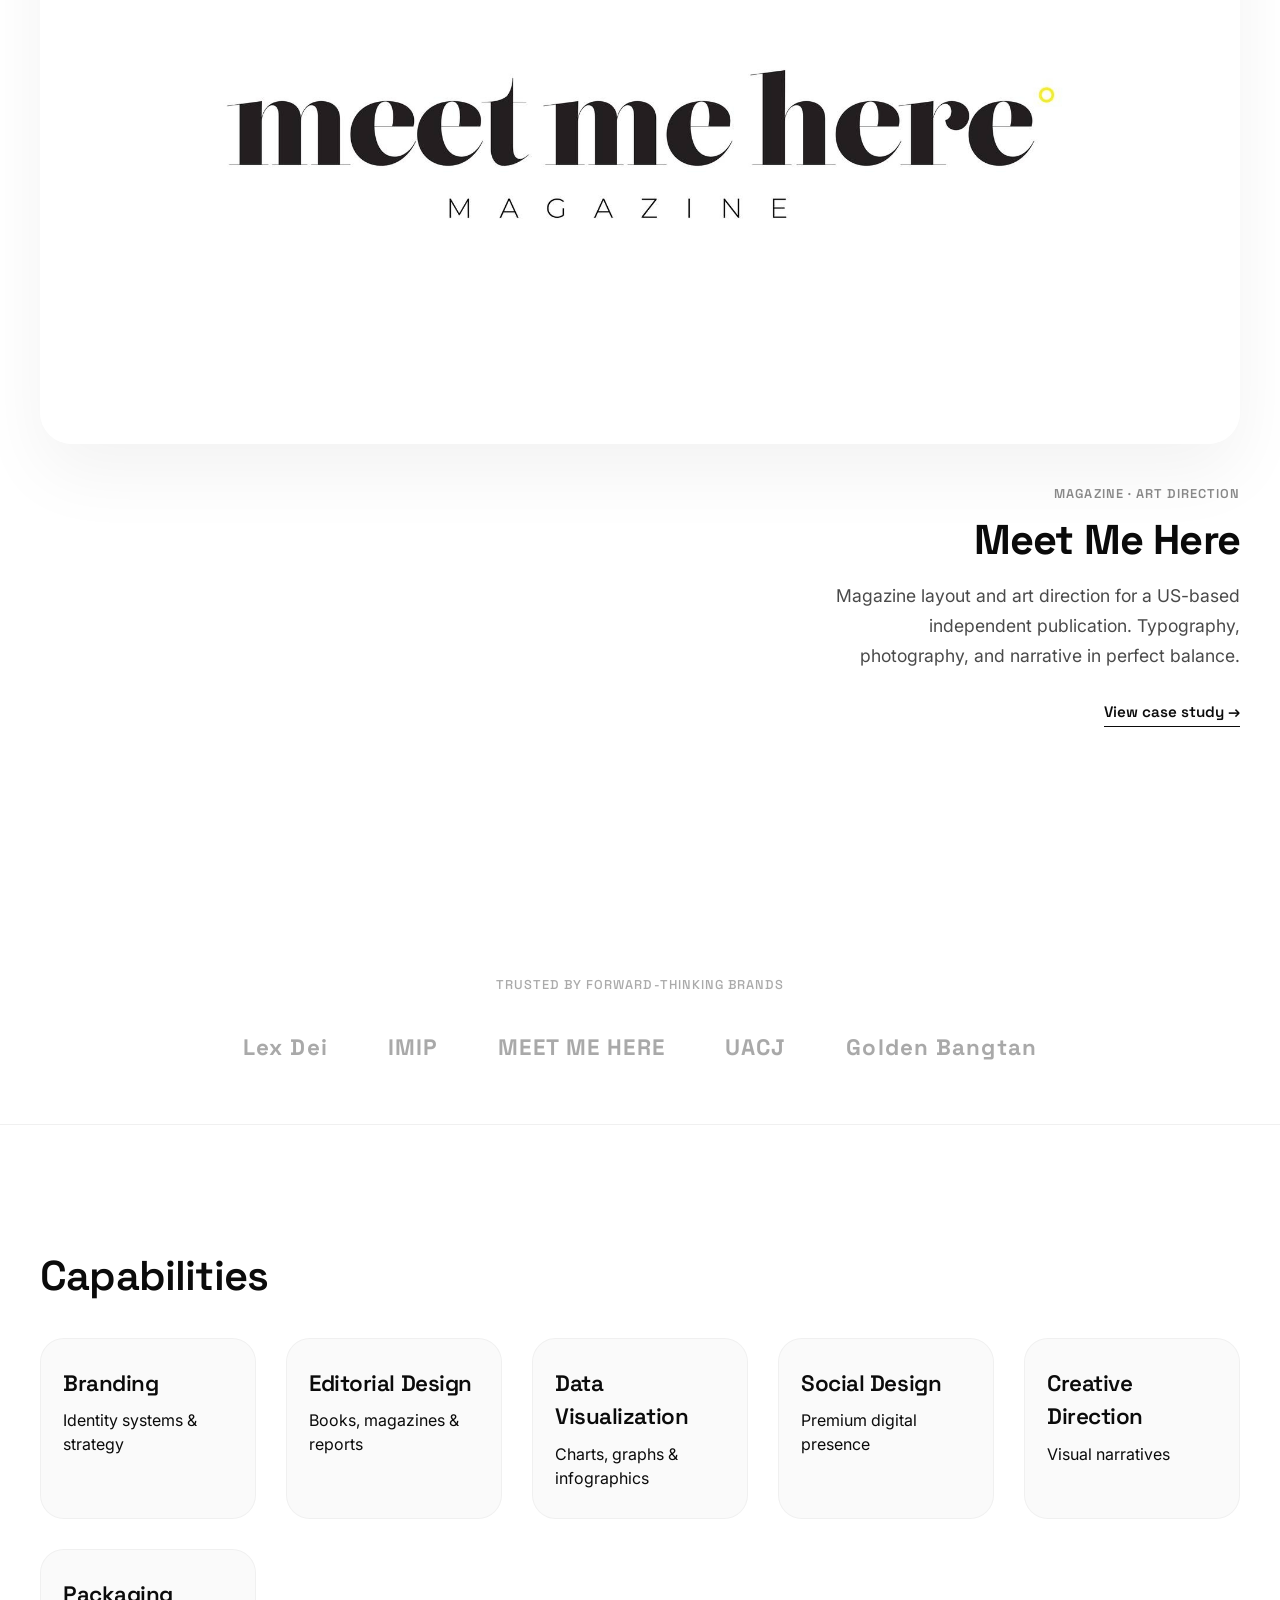
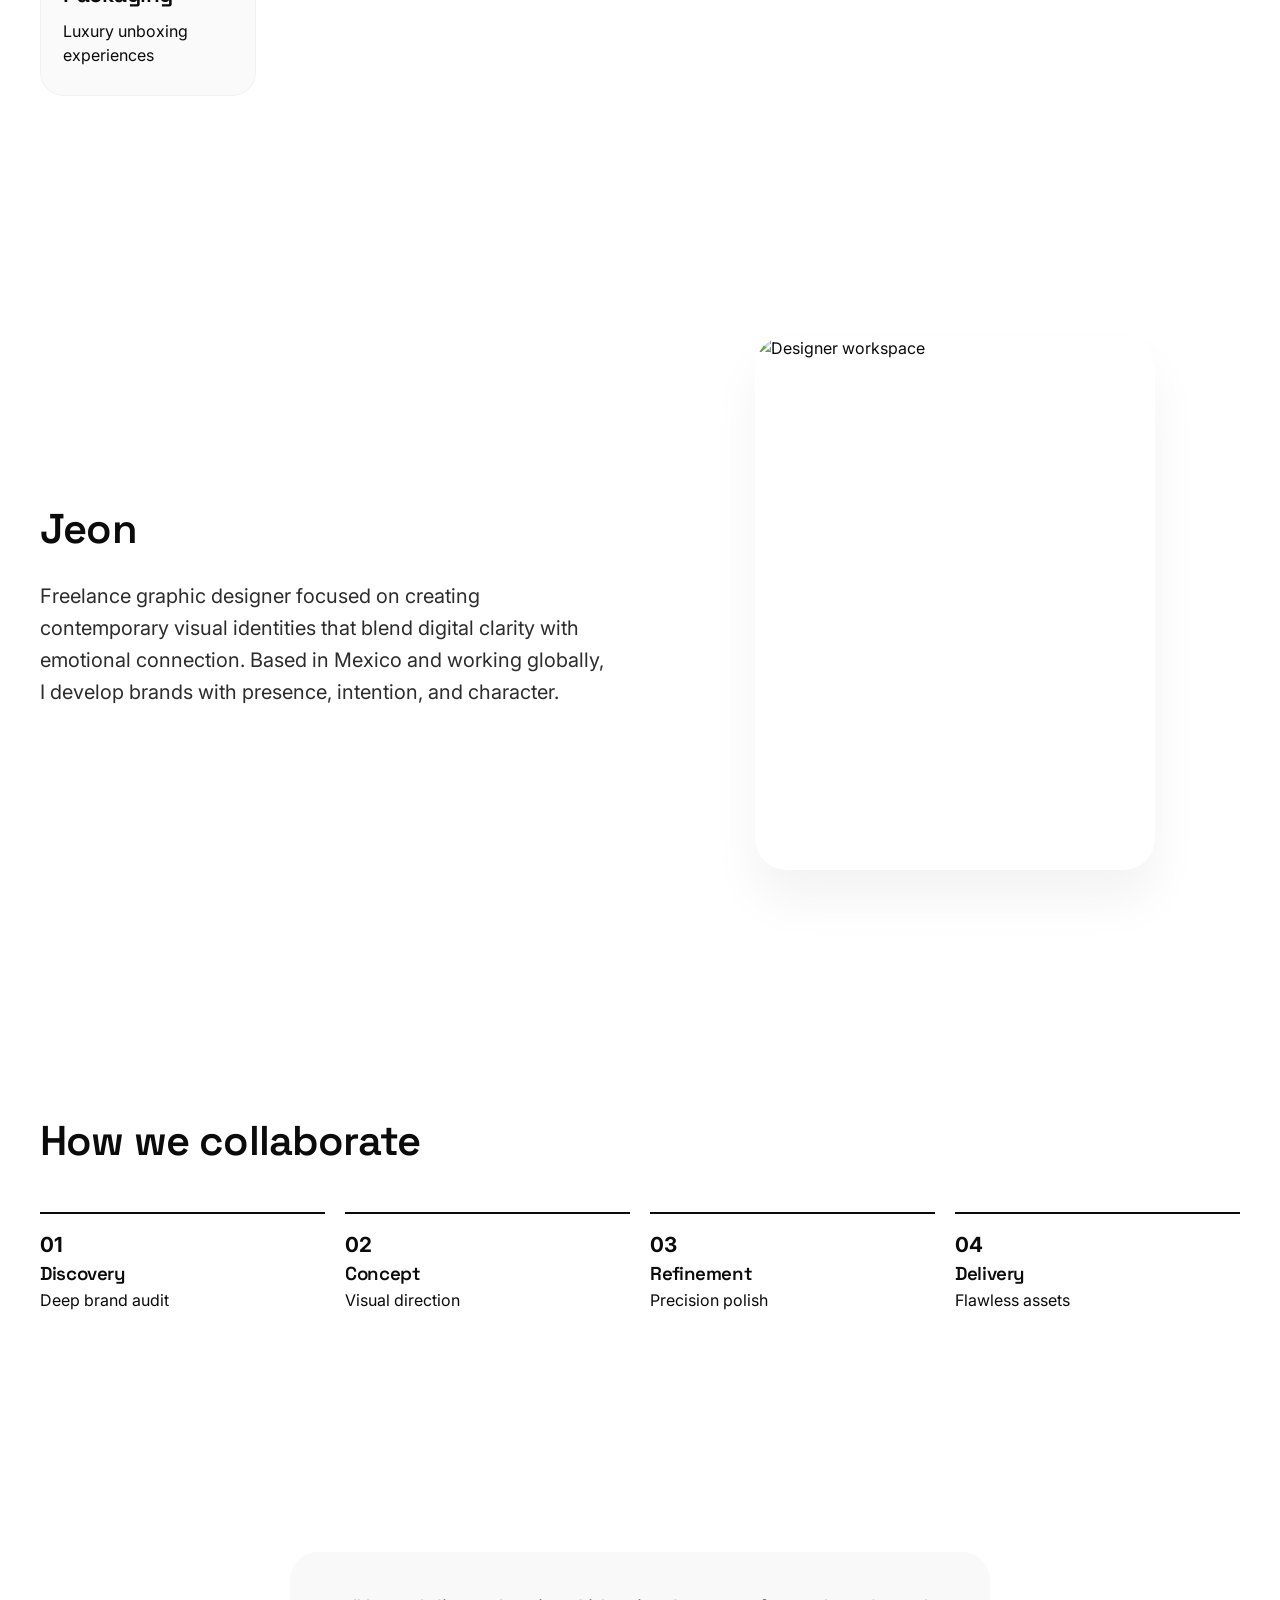
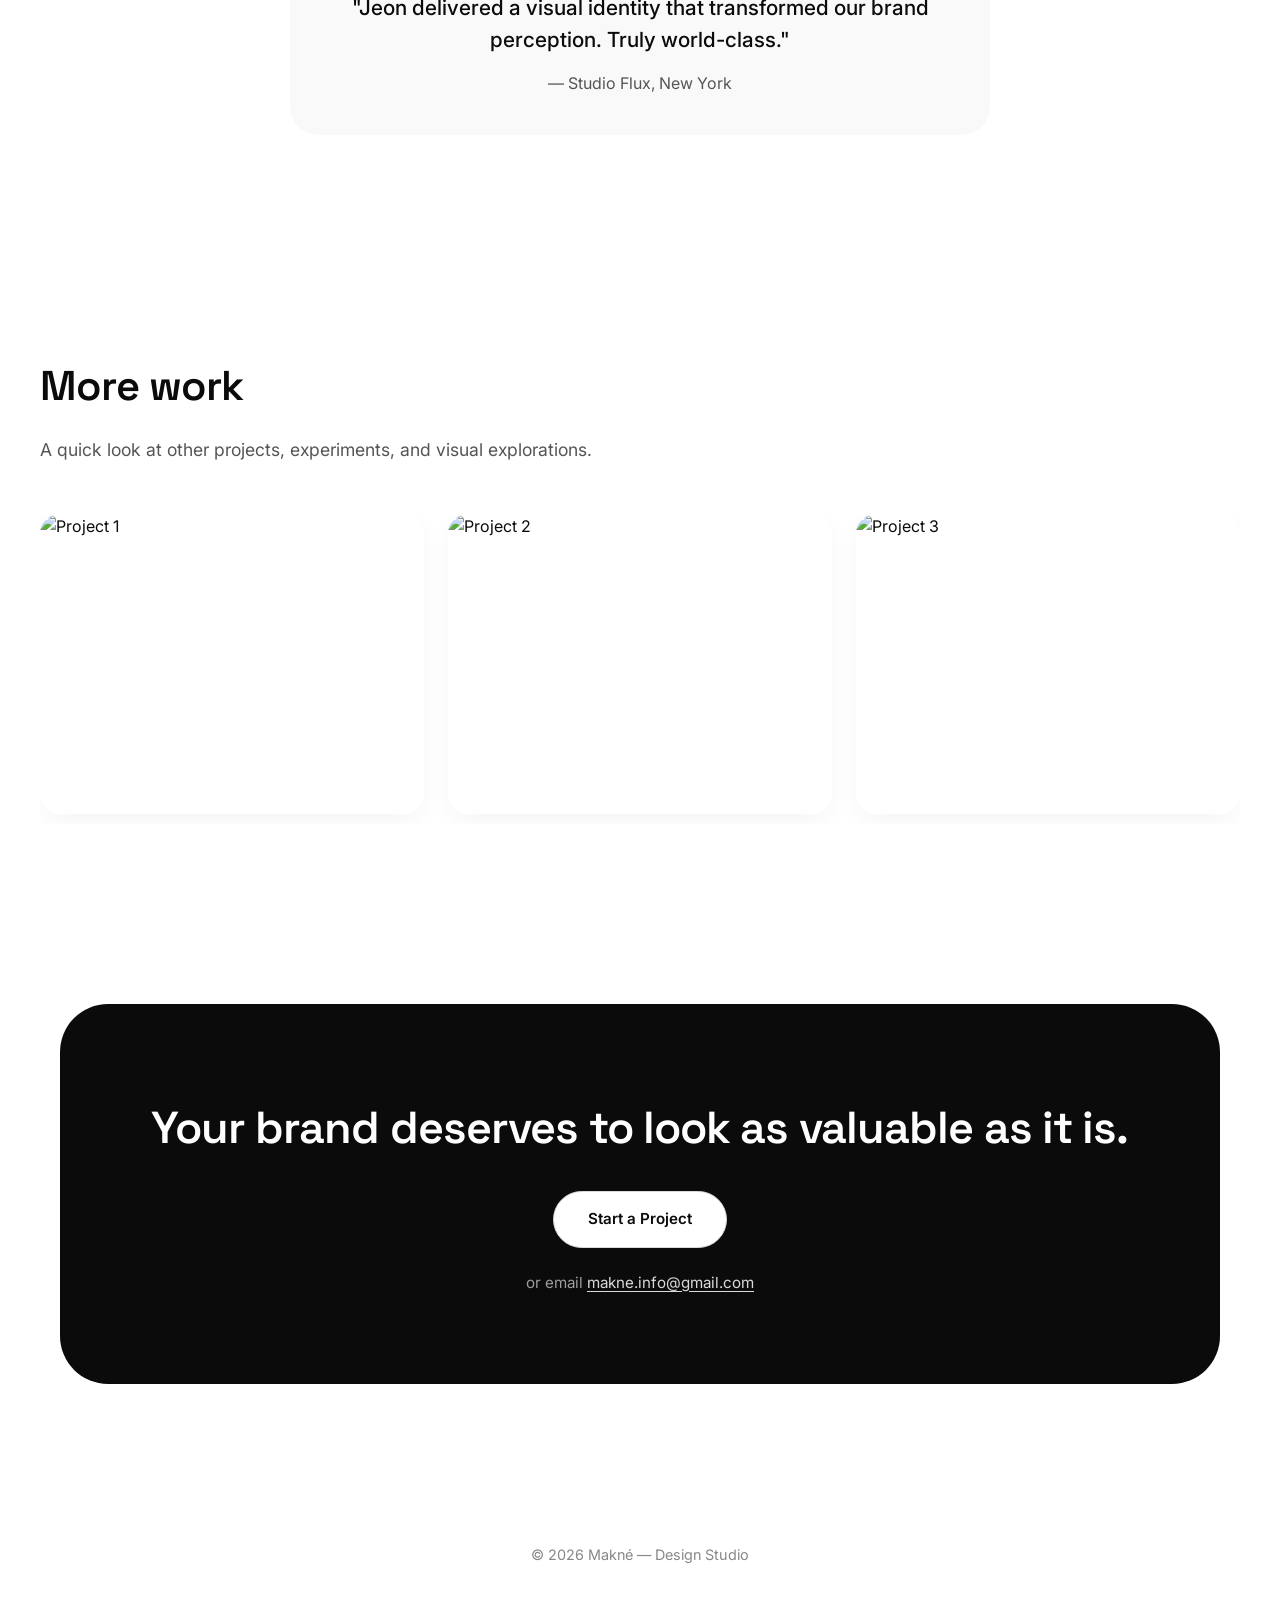
==== commit 940afab1: "Clean up comments in index.html Removed unnecessary comments in the contact section." ====
--- a/index.html
+++ b/index.html
@@ -279,9 +279,6 @@
     </section>
 
     <!-- ========== FINAL CTA ========== -->
-    
-
-    <!-- ========== FINAL CTA ========== -->
     <section id="contact">
       <div class="container">
         <div class="final-cta">
--- a/css/main.css
+++ b/css/main.css
@@ -475,7 +475,7 @@
 .supporting-item img {
   width: 100%;
   height: 240px;
-  object-fit: contain;
+  object-fit: cover;
   display: block;
   transition: transform 0.6s ease;
 }
@@ -683,6 +683,67 @@
 }
 
 /* ==========================================
+   MORE WORK — CAROUSEL
+   ========================================== */
+.more-work-section {
+  padding: 100px 0 60px;
+}
+
+.more-work-section .section-sub {
+  margin-bottom: 50px;
+}
+
+.carousel-track {
+  display: flex;
+  gap: 24px;
+  overflow-x: auto;
+  scroll-snap-type: x mandatory;
+  -webkit-overflow-scrolling: touch;
+  scrollbar-width: none;
+  padding-bottom: 10px;
+}
+
+.carousel-track::-webkit-scrollbar {
+  display: none;
+}
+
+.carousel-item {
+  flex: 0 0 calc(33.333% - 16px);
+  min-width: 280px;
+  scroll-snap-align: start;
+  border-radius: 20px;
+  overflow: hidden;
+  box-shadow: 0 8px 25px rgba(0,0,0,0.04);
+  transition: transform 0.4s ease, box-shadow 0.4s ease;
+}
+
+.carousel-item:hover {
+  transform: translateY(-4px);
+  box-shadow: 0 18px 40px rgba(0,0,0,0.08);
+}
+
+.carousel-item img {
+  width: 100%;
+  height: 300px;
+  object-fit: cover;
+  display: block;
+}
+
+@media (max-width: 768px) {
+  .carousel-item {
+    flex: 0 0 85%;
+    min-width: 260px;
+  }
+  
+  .carousel-item img {
+    height: 250px;
+  }
+  
+  .more-work-section {
+    padding: 60px 0 30px;
+  }
+}
+/* ==========================================
    FINAL CTA
    ========================================== */
 .final-cta {
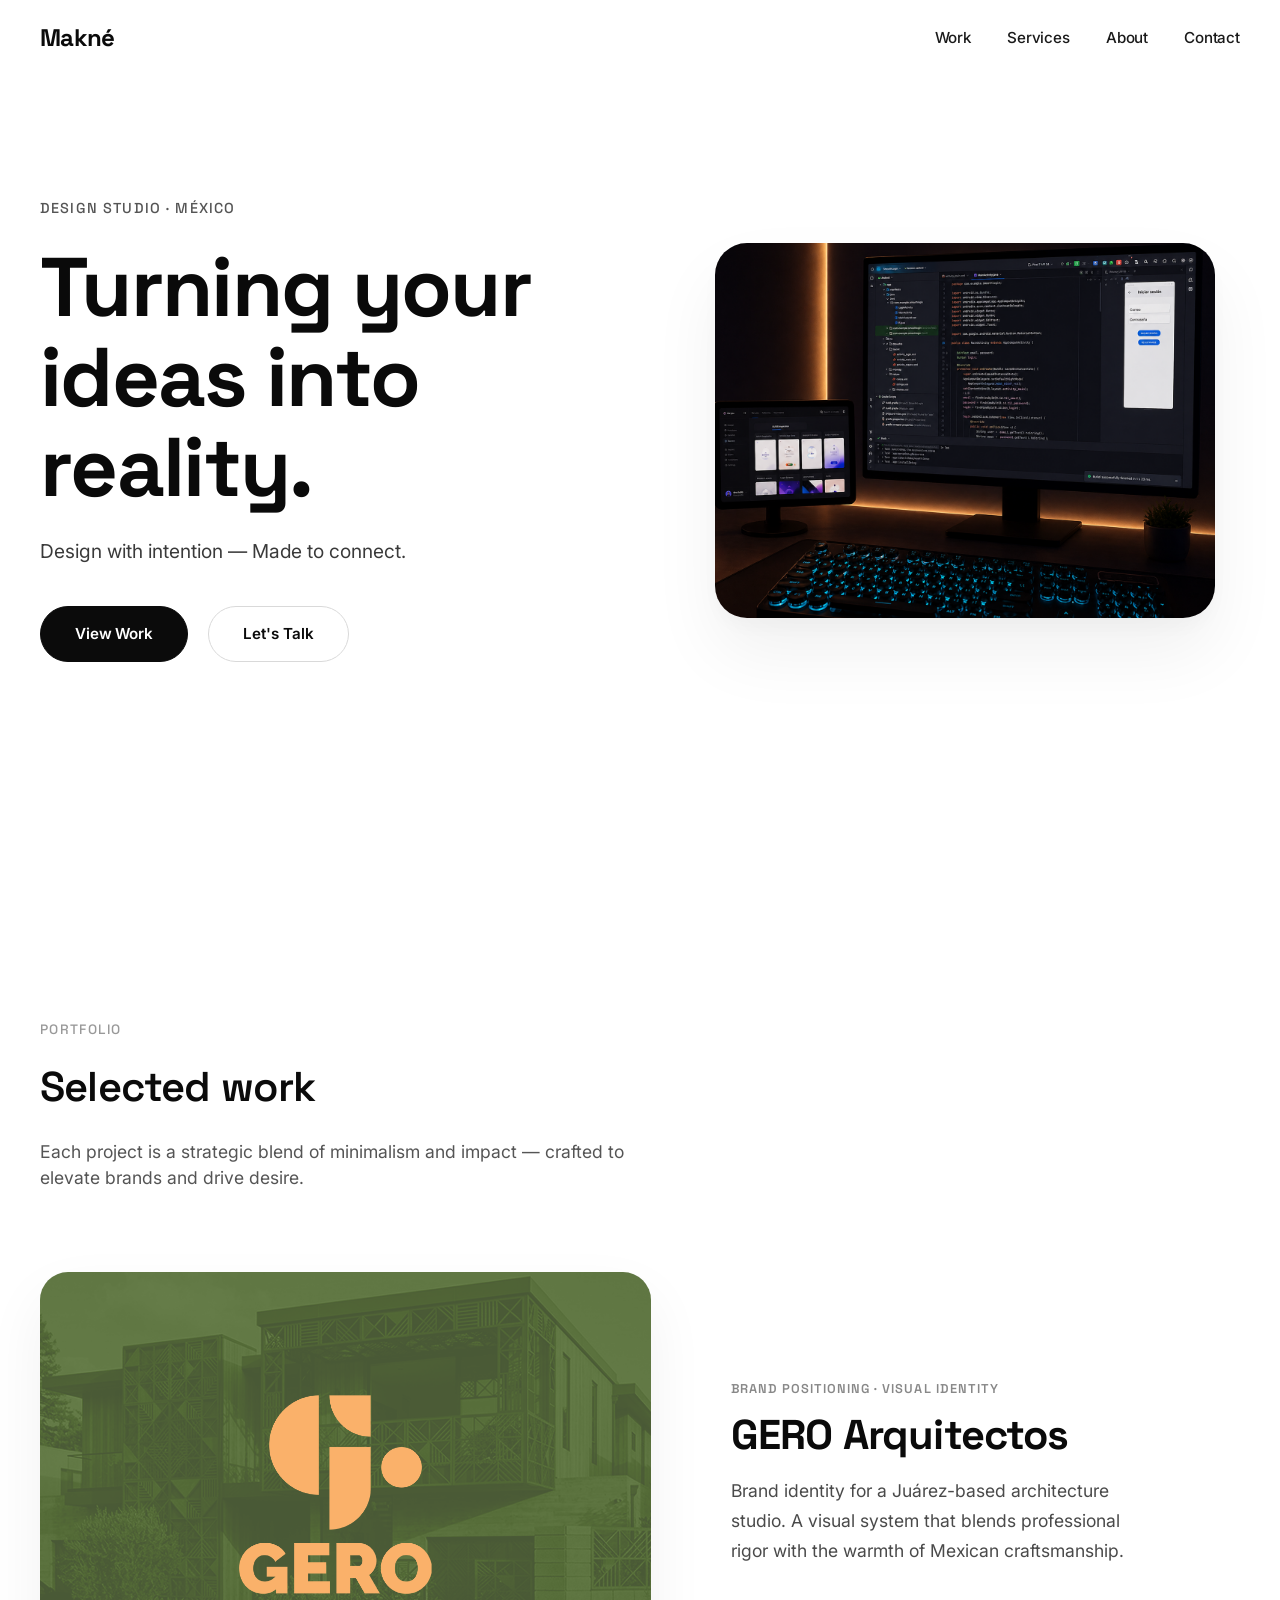
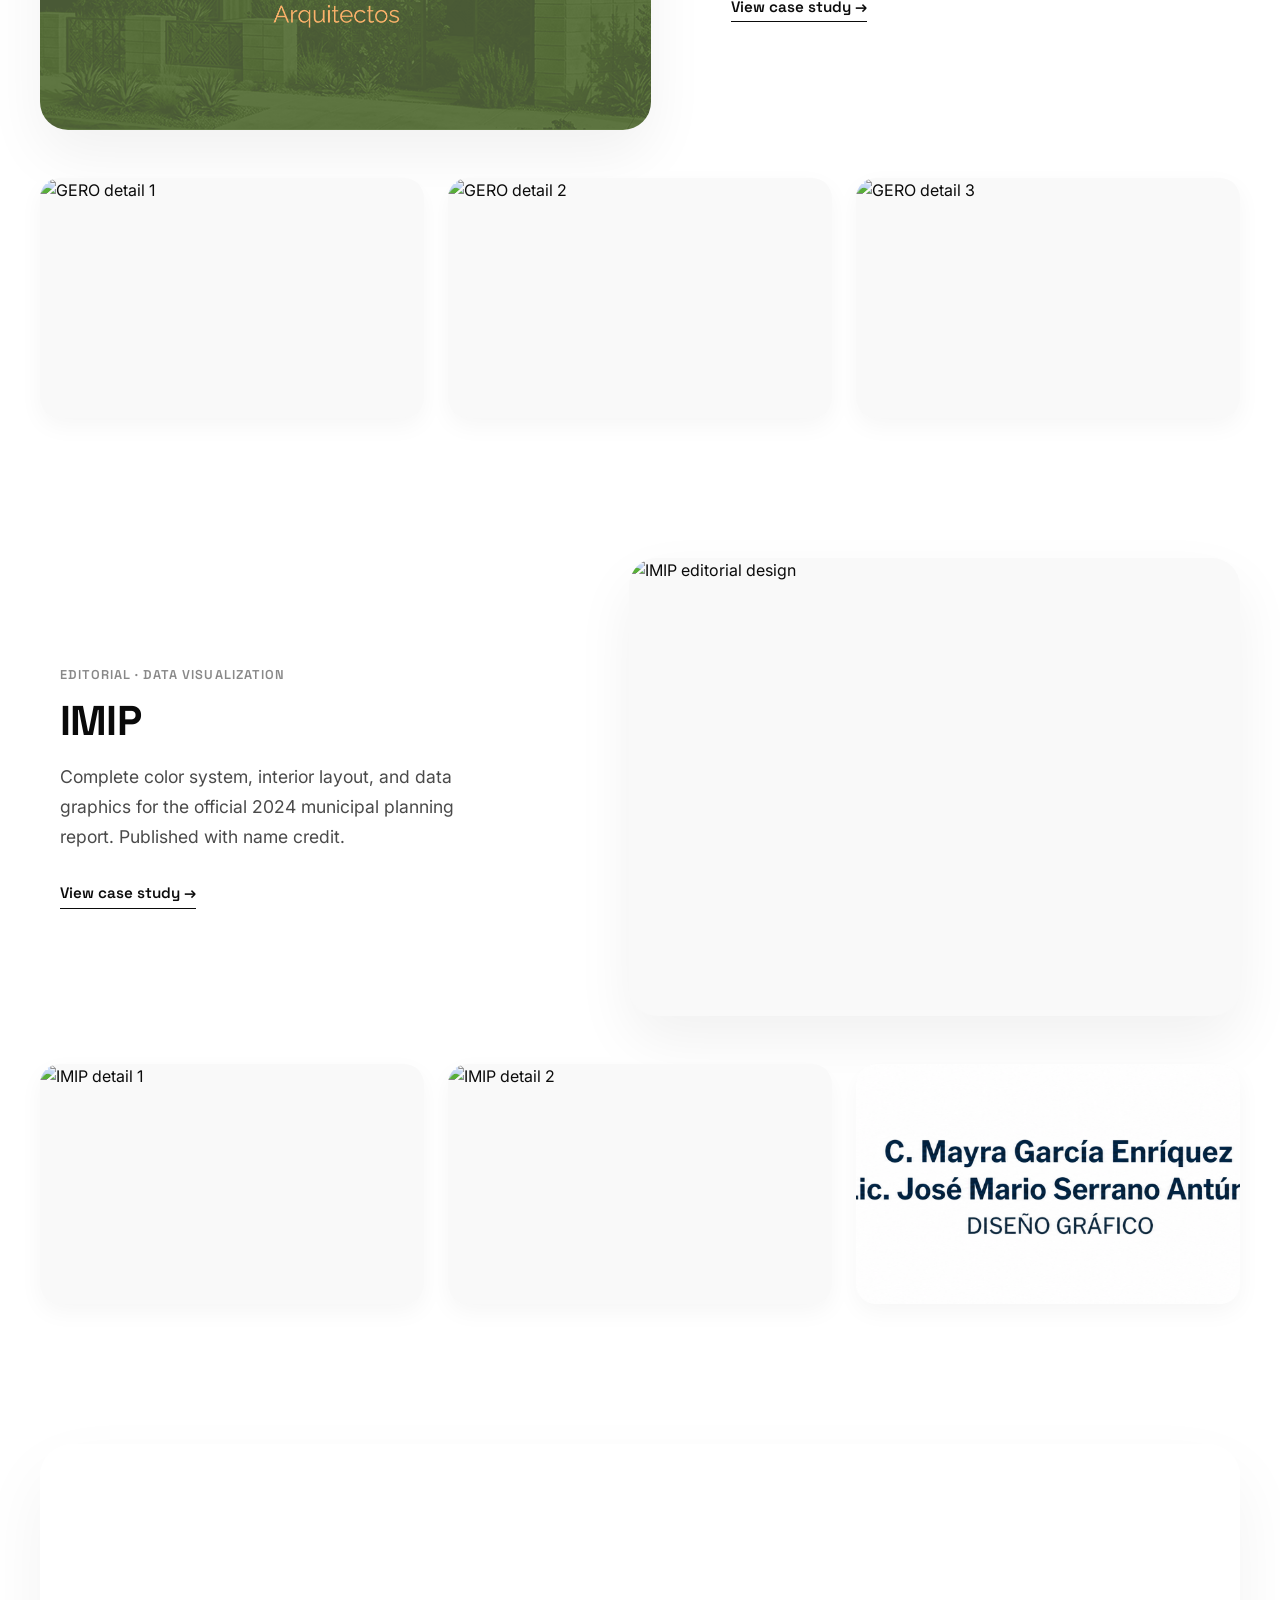
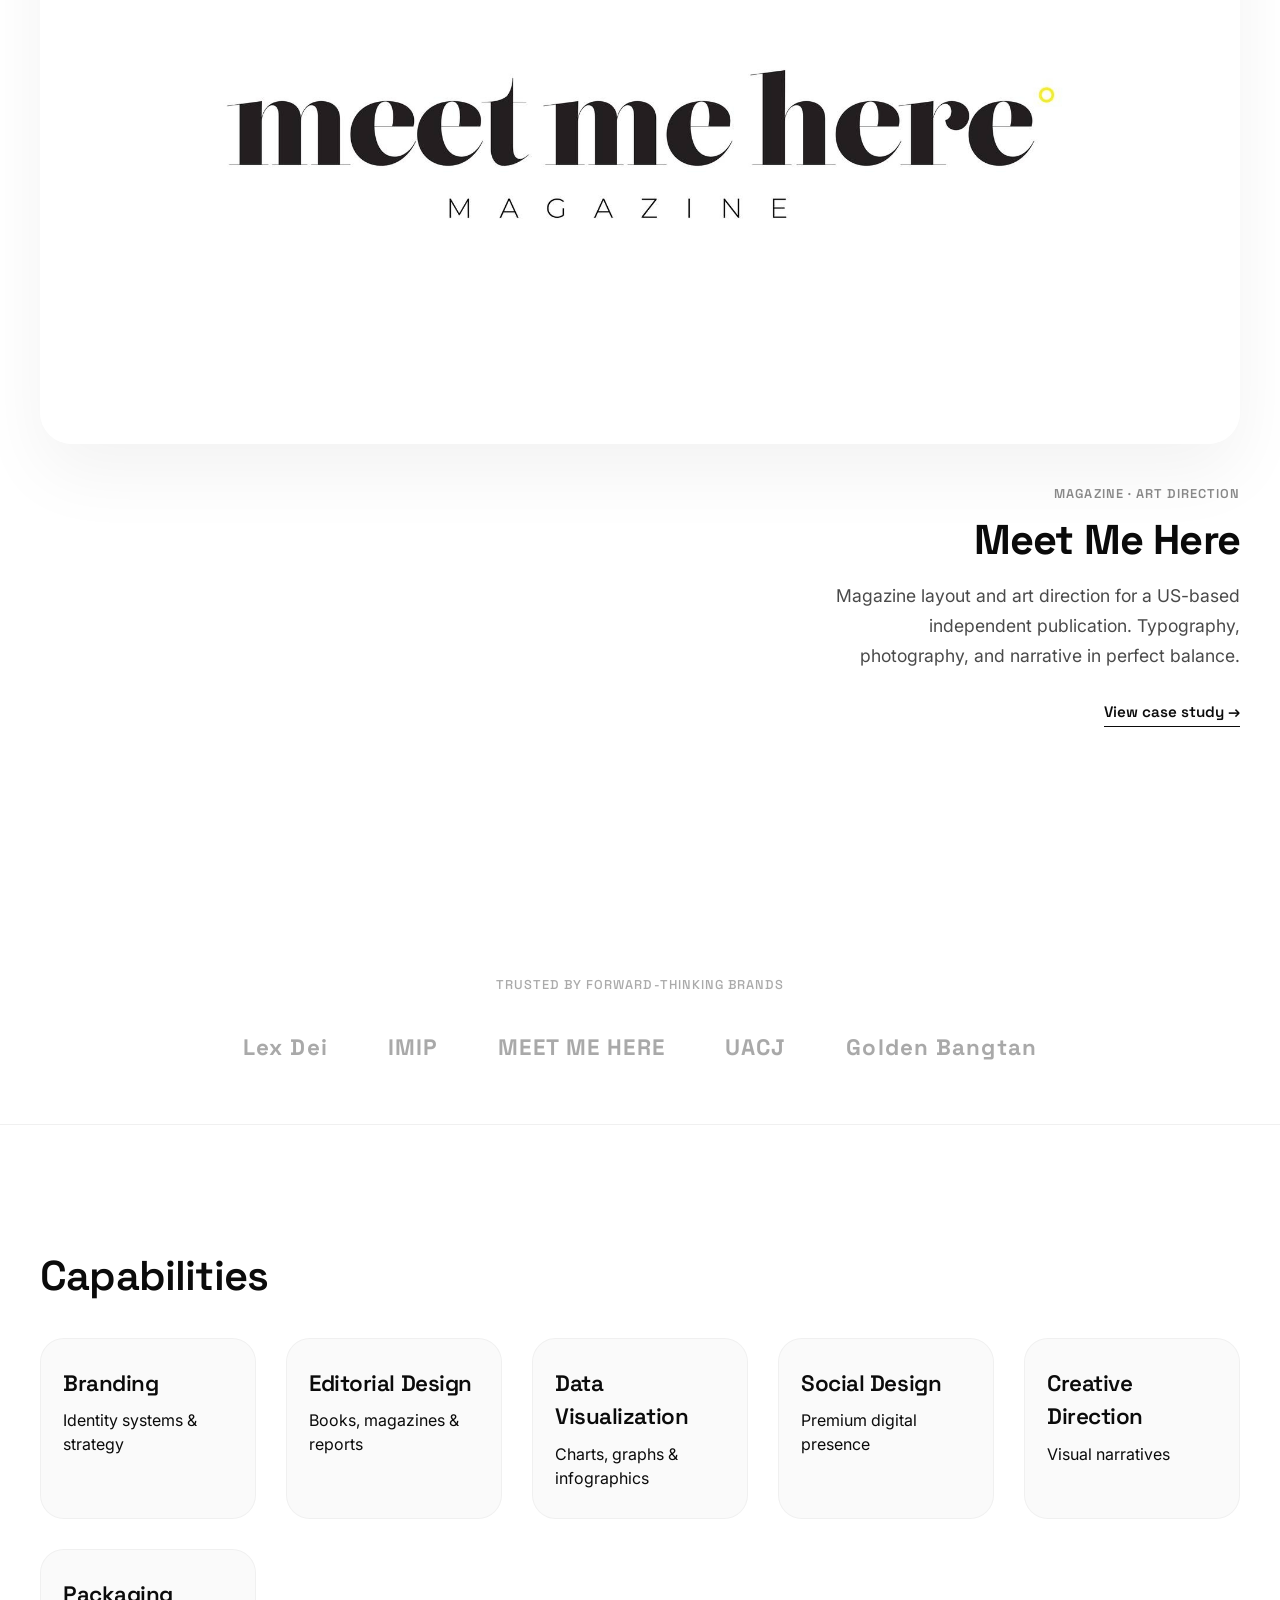
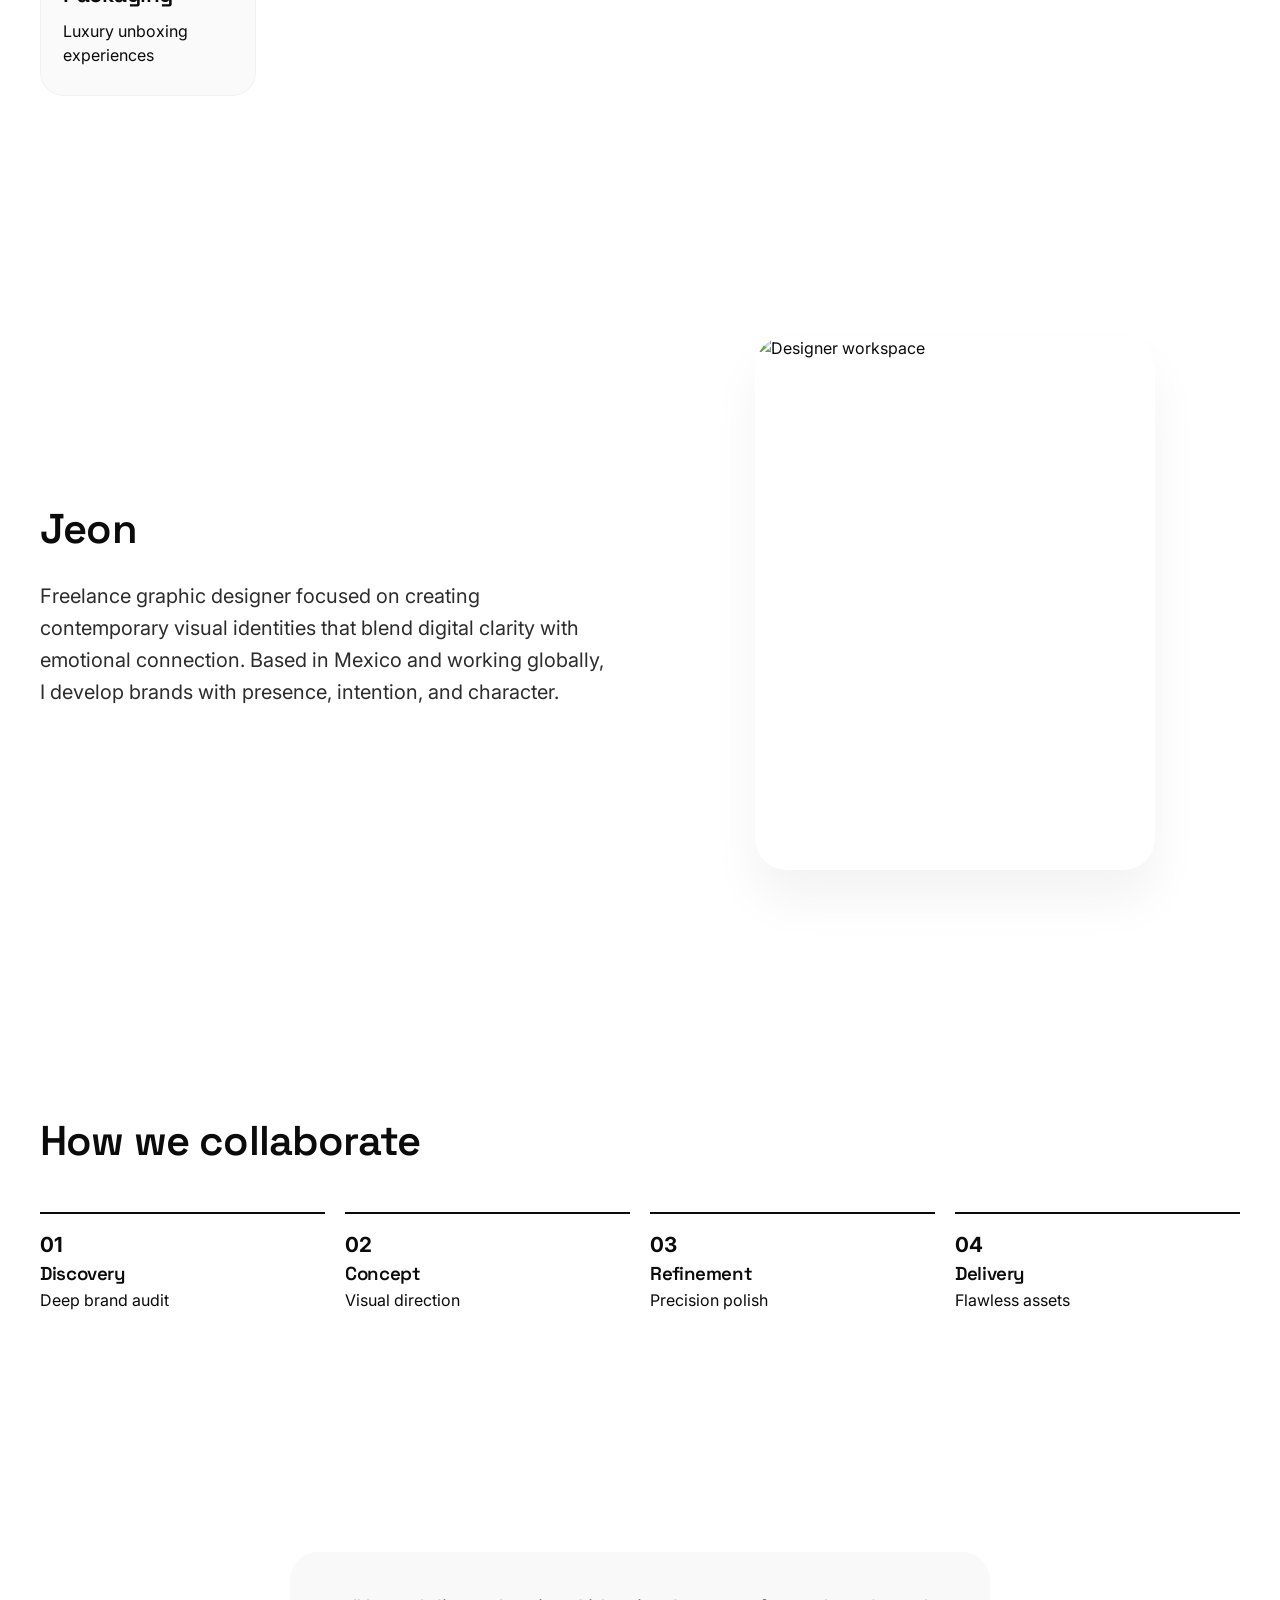
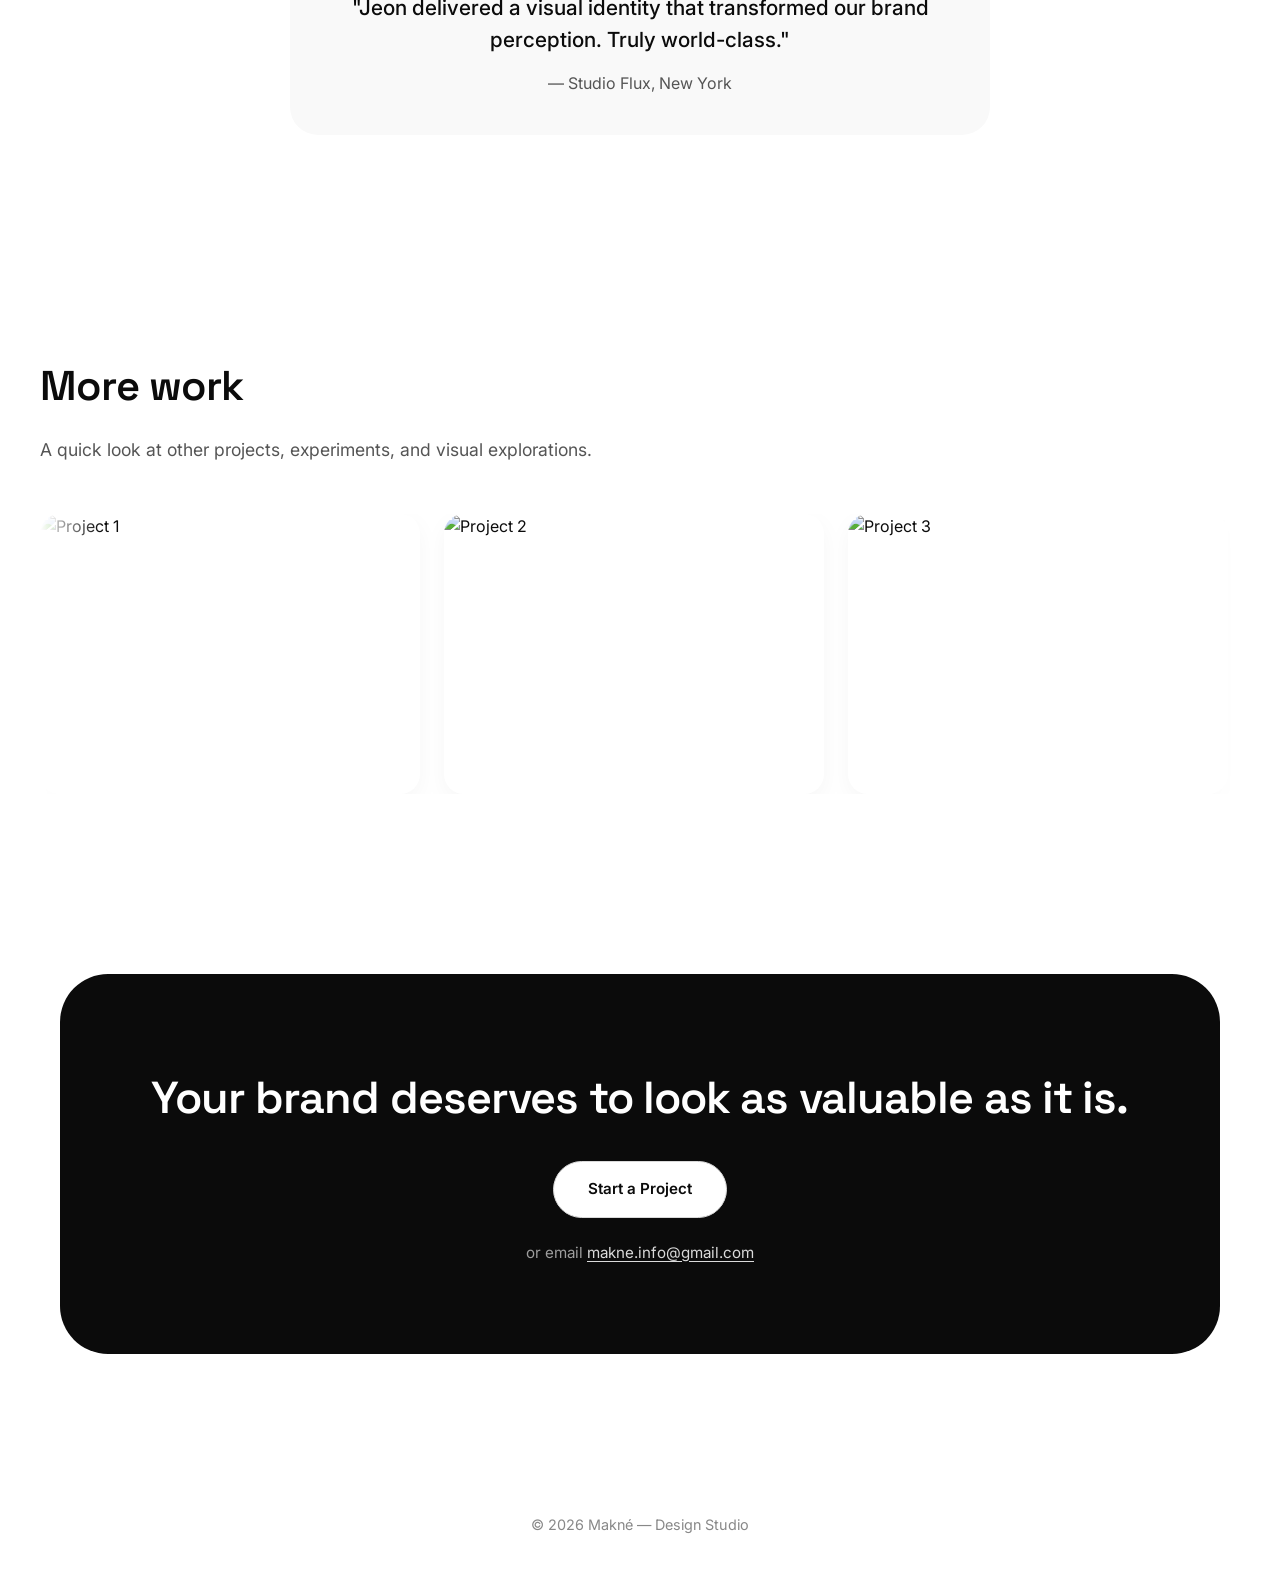
==== commit 85fd380a: "Refactor carousel items for more concise markup" ====
--- a/index.html
+++ b/index.html
@@ -249,30 +249,23 @@
       </div>
     </section>
 
-    <!-- ========== MORE WORK ========== -->
+<!-- ========== MORE WORK ========== -->
     <section class="more-work-section">
       <div class="container">
         <h2 class="section-title">More work</h2>
         <p class="section-sub">A quick look at other projects, experiments, and visual explorations.</p>
         
-        <div class="carousel-track" id="carouselTrack">
-          <div class="carousel-item">
-            <img src="img/more-work-1.png" alt="Project 1" loading="lazy">
-          </div>
-          <div class="carousel-item">
-            <img src="img/more-work-2.png" alt="Project 2" loading="lazy">
-          </div>
-          <div class="carousel-item">
-            <img src="img/more-work-3.png" alt="Project 3" loading="lazy">
-          </div>
-          <div class="carousel-item">
-            <img src="img/more-work-4.png" alt="Project 4" loading="lazy">
-          </div>
-          <div class="carousel-item">
-            <img src="img/more-work-5.png" alt="Project 5" loading="lazy">
-          </div>
-          <div class="carousel-item">
-            <img src="img/more-work-6.png" alt="Project 6" loading="lazy">
+        <div class="carousel-wrapper">
+          <div class="carousel-track" id="carouselTrack">
+            <div class="carousel-item"><img src="img/more-work-1.png" alt="Project 1" loading="lazy"></div>
+            <div class="carousel-item"><img src="img/more-work-2.png" alt="Project 2" loading="lazy"></div>
+            <div class="carousel-item"><img src="img/more-work-3.png" alt="Project 3" loading="lazy"></div>
+            <div class="carousel-item"><img src="img/more-work-4.png" alt="Project 4" loading="lazy"></div>
+            <div class="carousel-item"><img src="img/more-work-5.png" alt="Project 5" loading="lazy"></div>
+            <div class="carousel-item"><img src="img/more-work-6.png" alt="Project 6" loading="lazy"></div>
+            <!-- Duplicados para loop infinito -->
+            <div class="carousel-item"><img src="img/more-work-1.png" alt="Project 1" loading="lazy"></div>
+            <div class="carousel-item"><img src="img/more-work-2.png" alt="Project 2" loading="lazy"></div>
           </div>
         </div>
       </div>
--- a/css/main.css
+++ b/css/main.css
@@ -484,7 +484,7 @@
   transform: scale(1.06);
 }
 
-/* Proyecto full-width (Luminaire) */
+/* Proyecto full-width */
 .project-card--full {
   margin-top: 20px;
 }
@@ -683,34 +683,37 @@
 }
 
 /* ==========================================
-   MORE WORK — CAROUSEL
+   MORE WORK — AUTO CAROUSEL
    ========================================== */
 .more-work-section {
   padding: 100px 0 60px;
+  overflow: hidden;
 }
 
 .more-work-section .section-sub {
   margin-bottom: 50px;
+}
+
+.carousel-wrapper {
+  width: 100%;
+  overflow: hidden;
+  mask-image: linear-gradient(to right, transparent 0%, black 5%, black 95%, transparent 100%);
+  -webkit-mask-image: linear-gradient(to right, transparent 0%, black 5%, black 95%, transparent 100%);
 }
 
 .carousel-track {
   display: flex;
   gap: 24px;
-  overflow-x: auto;
-  scroll-snap-type: x mandatory;
-  -webkit-overflow-scrolling: touch;
-  scrollbar-width: none;
-  padding-bottom: 10px;
-}
-
-.carousel-track::-webkit-scrollbar {
-  display: none;
+  width: max-content;
+  animation: autoScroll 30s linear infinite;
+}
+
+.carousel-track:hover {
+  animation-play-state: paused;
 }
 
 .carousel-item {
-  flex: 0 0 calc(33.333% - 16px);
-  min-width: 280px;
-  scroll-snap-align: start;
+  flex: 0 0 380px;
   border-radius: 20px;
   overflow: hidden;
   box-shadow: 0 8px 25px rgba(0,0,0,0.04);
@@ -724,25 +727,34 @@
 
 .carousel-item img {
   width: 100%;
-  height: 300px;
+  height: 280px;
   object-fit: cover;
   display: block;
 }
 
+@keyframes autoScroll {
+  0% {
+    transform: translateX(0);
+  }
+  100% {
+    transform: translateX(-50%);
+  }
+}
+
 @media (max-width: 768px) {
   .carousel-item {
-    flex: 0 0 85%;
-    min-width: 260px;
+    flex: 0 0 300px;
   }
   
   .carousel-item img {
-    height: 250px;
+    height: 220px;
   }
   
   .more-work-section {
     padding: 60px 0 30px;
   }
 }
+
 /* ==========================================
    FINAL CTA
    ========================================== */
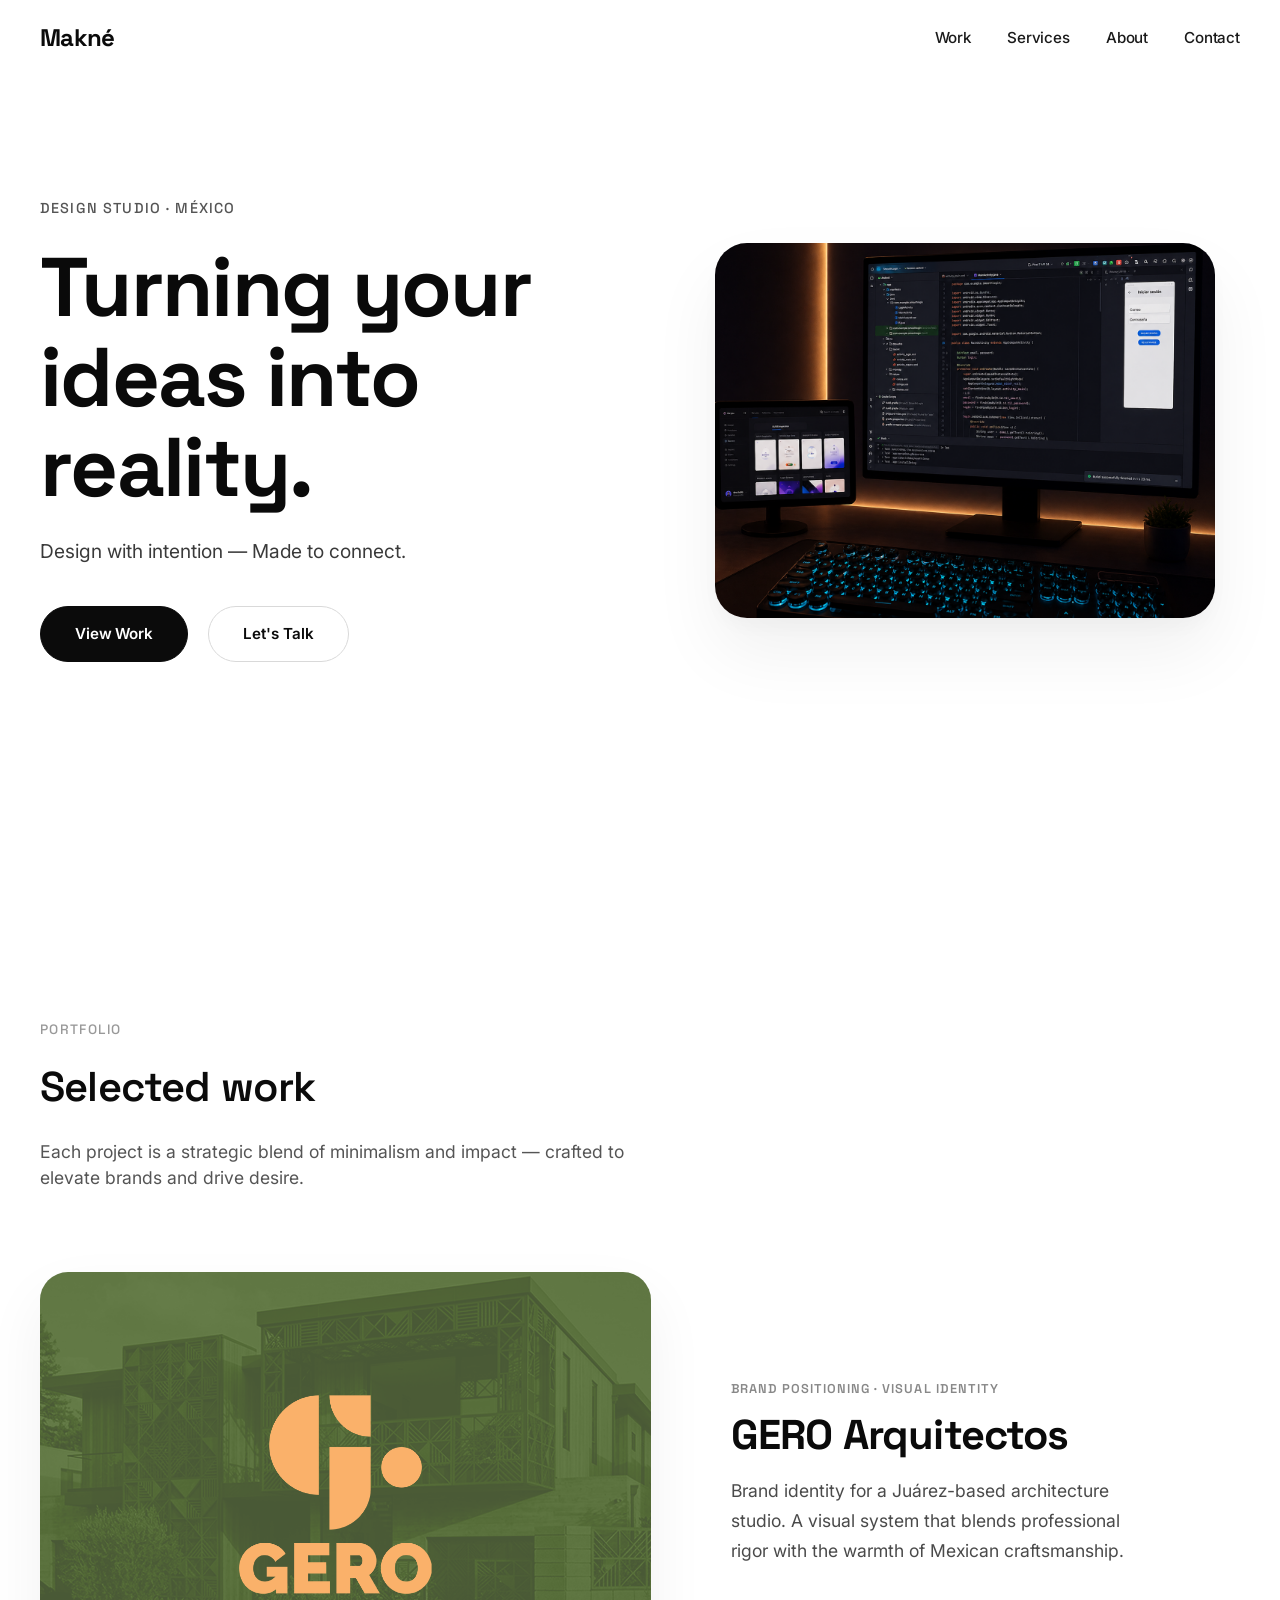
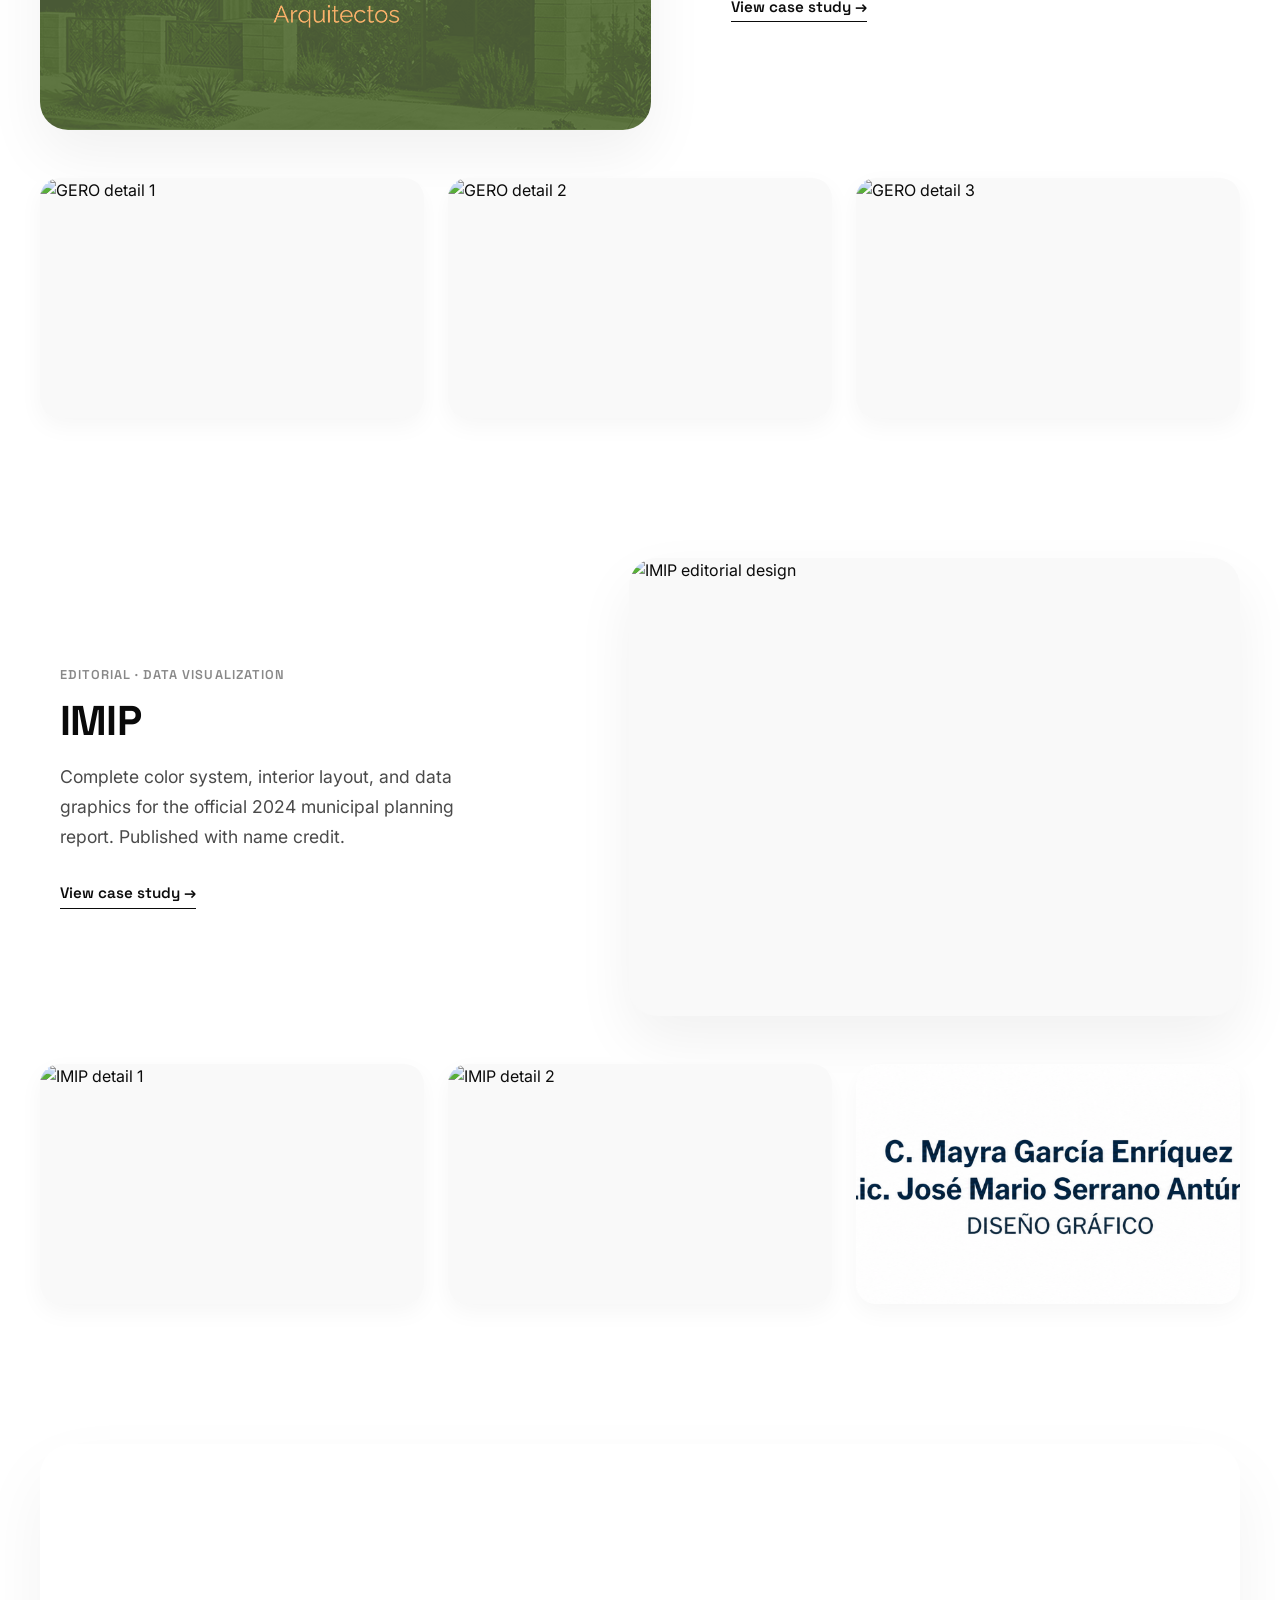
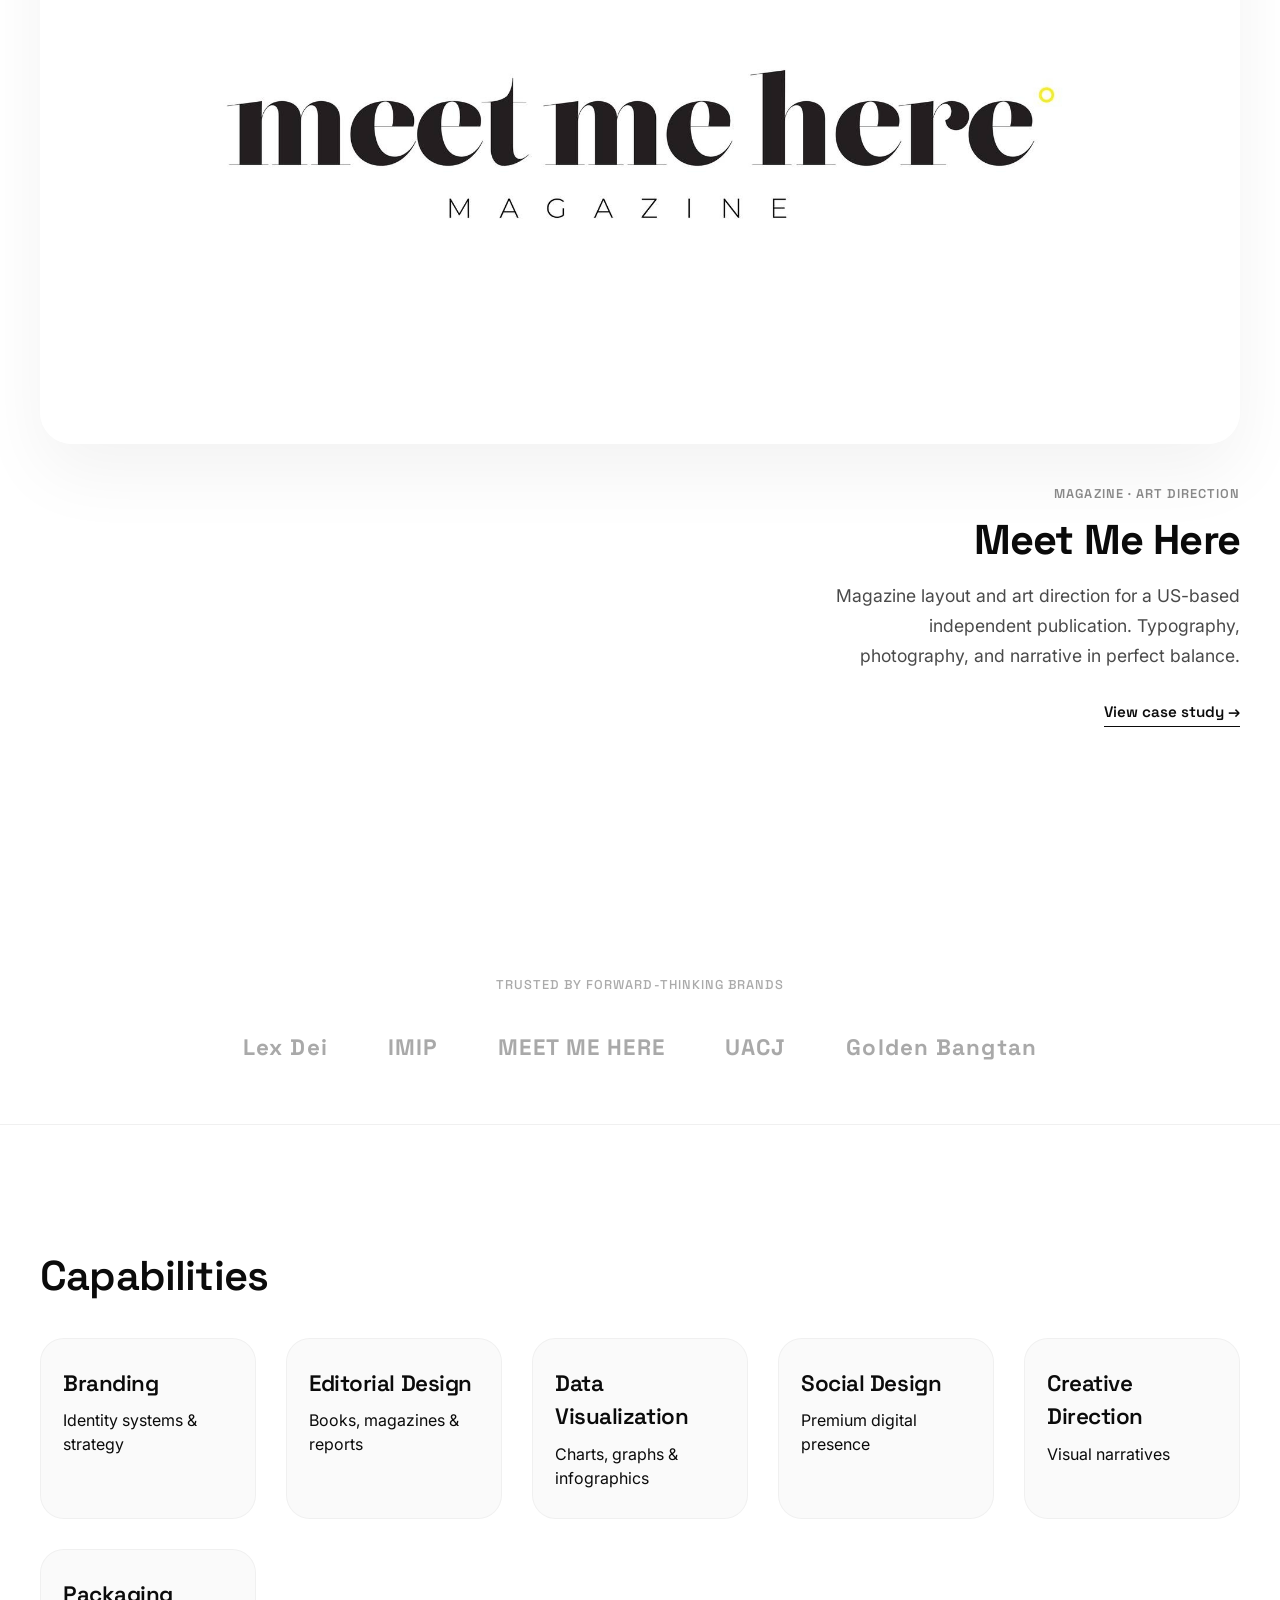
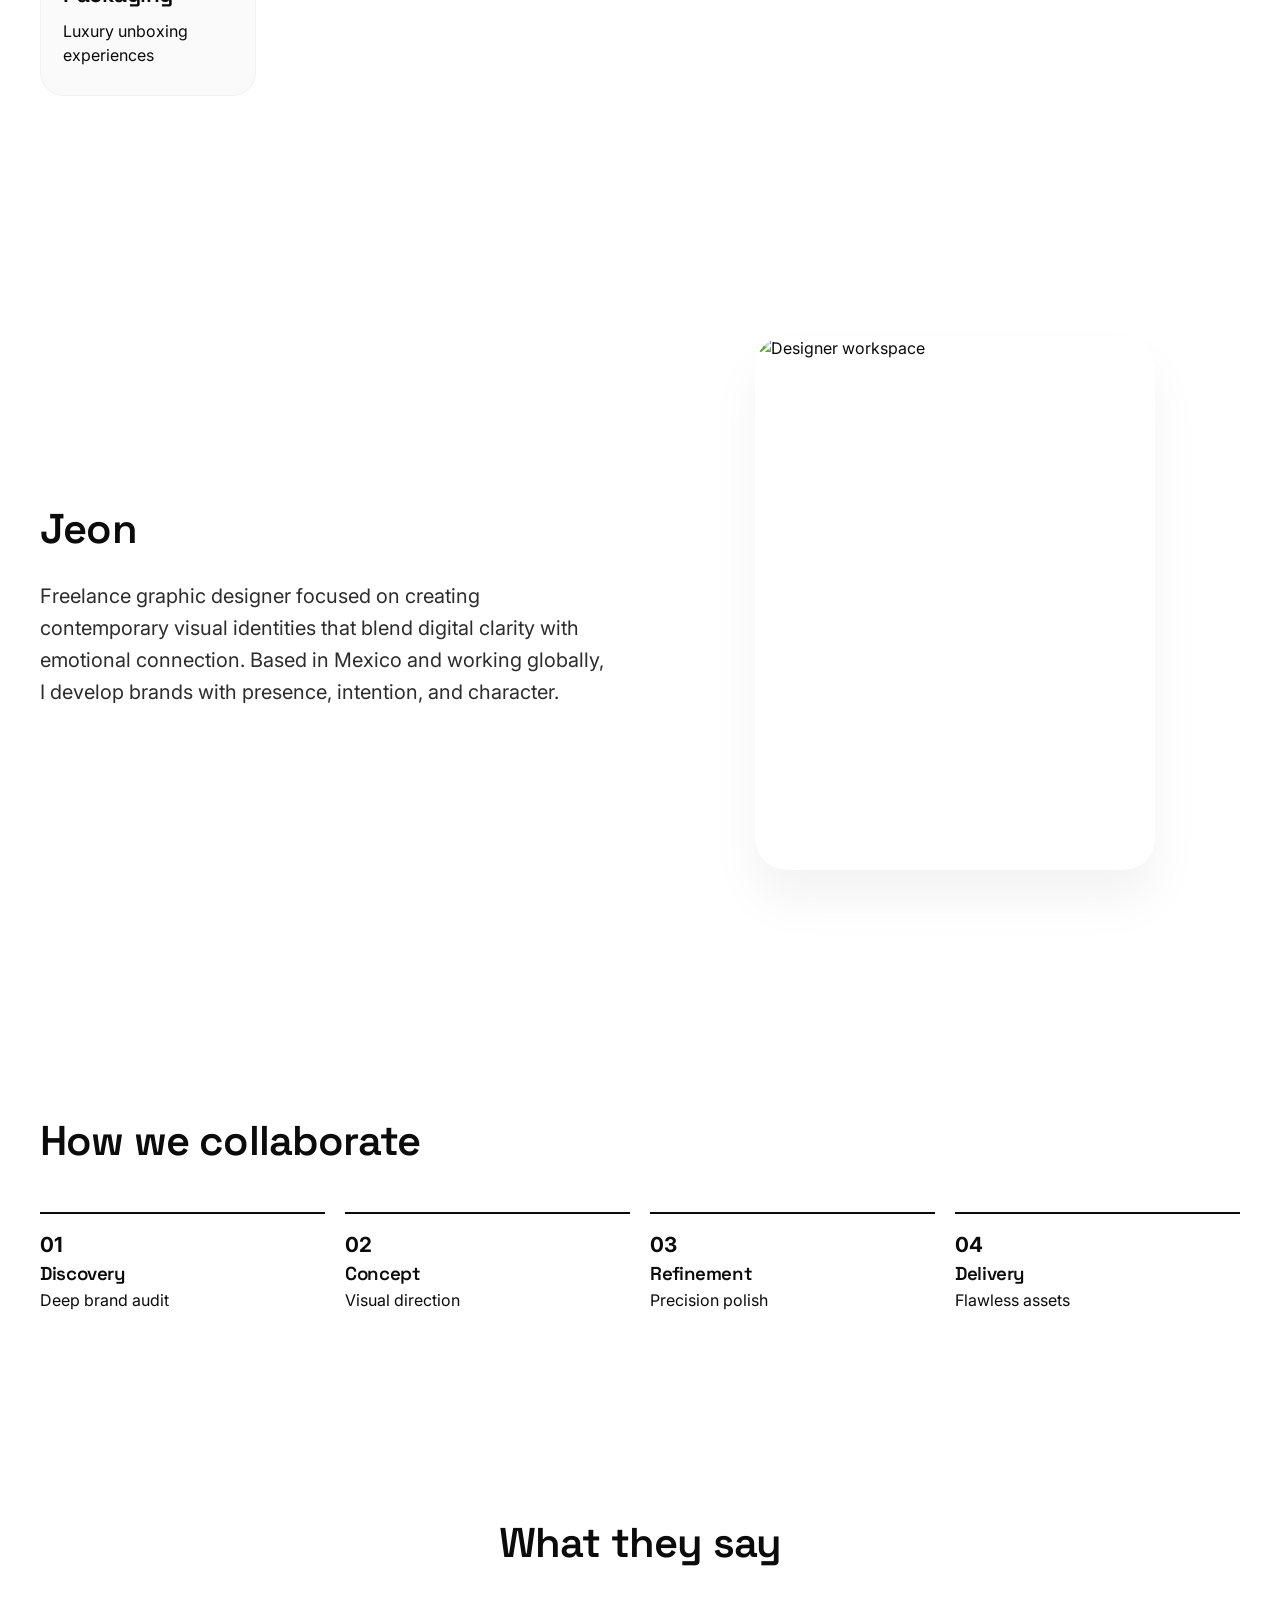
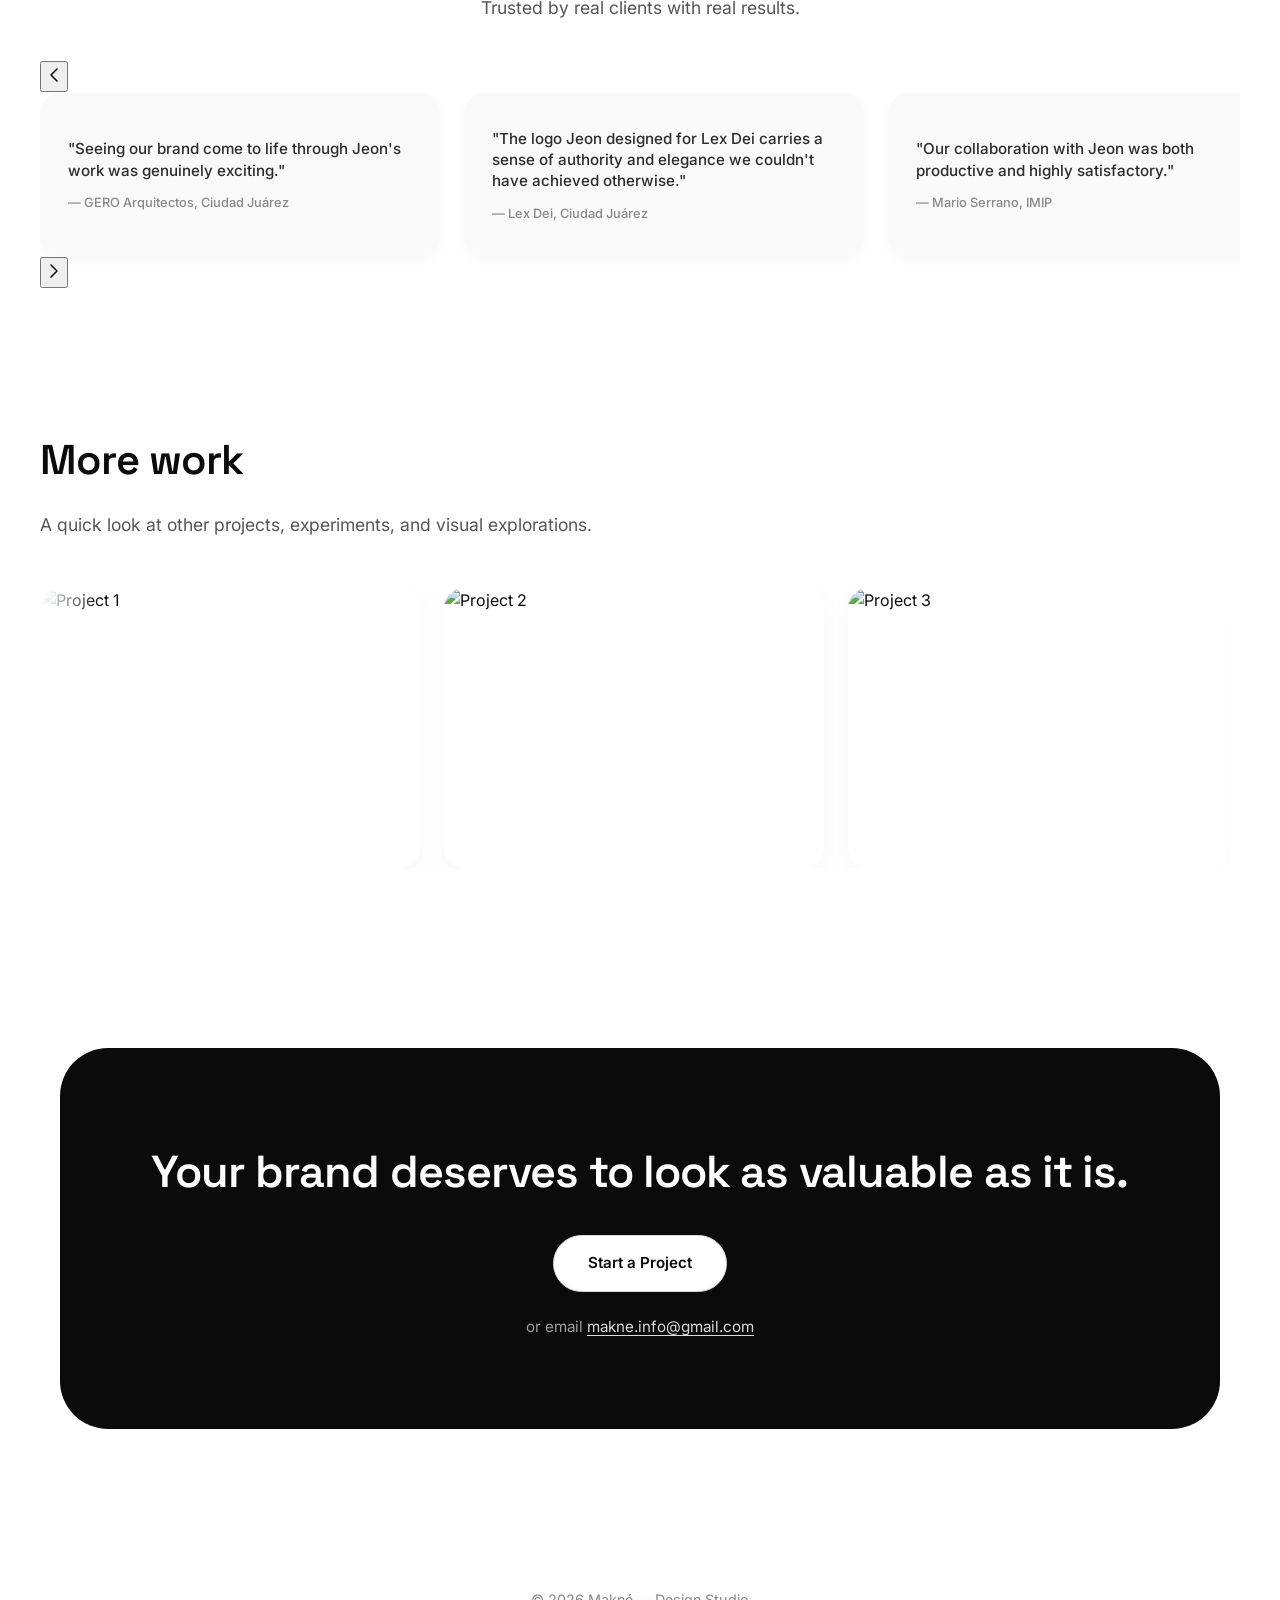
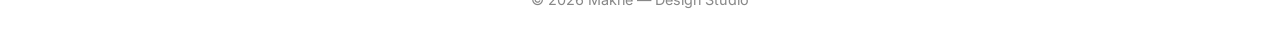
==== commit 498ed095: "Actualizar index.html" ====
--- a/index.html
+++ b/index.html
@@ -240,14 +240,52 @@
     </section>
 
     <!-- ========== TESTIMONIALS ========== -->
-    <section>
-      <div class="container">
-        <div class="testimonial">
-          <p class="testimonial-quote">"Jeon delivered a visual identity that transformed our brand perception. Truly world-class."</p>
-          <p class="testimonial-author">— Studio Flux, New York</p>
-        </div>
-      </div>
-    </section>
+    <section class="testimonials-section">
+      <div class="container">
+        <h2 class="section-title" style="text-align: center;">What they say</h2>
+        <p class="section-sub" style="text-align: center; margin-left: auto; margin-right: auto;">Trusted by real clients with real results.</p>
+        
+        <div class="testimonials-wrapper">
+          <button class="testimonial-arrow testimonial-arrow--left" id="testimonialPrev" aria-label="Previous">
+            <svg width="24" height="24" viewBox="0 0 24 24" fill="none" stroke="currentColor" stroke-width="1.5" stroke-linecap="round" stroke-linejoin="round"><polyline points="15 18 9 12 15 6"></polyline></svg>
+          </button>
+
+          <div class="testimonials-track" id="testimonialsTrack">
+            
+            <div class="testimonial-card">
+              <p class="testimonial-quote">"Seeing our brand come to life through Jeon's work was genuinely exciting."</p>
+              <p class="testimonial-author">— GERO Arquitectos, Ciudad Juárez</p>
+            </div>
+
+            <div class="testimonial-card">
+              <p class="testimonial-quote">"The logo Jeon designed for Lex Dei carries a sense of authority and elegance we couldn't have achieved otherwise."</p>
+              <p class="testimonial-author">— Lex Dei, Ciudad Juárez</p>
+            </div>
+
+            <div class="testimonial-card">
+              <p class="testimonial-quote">"Our collaboration with Jeon was both productive and highly satisfactory."</p>
+              <p class="testimonial-author">— Mario Serrano, IMIP</p>
+            </div>
+
+            <div class="testimonial-card">
+              <p class="testimonial-quote">"Jeon approached our identity with precision and discipline, delivering a visual system that reflects the rigor of our architectural practice."</p>
+              <p class="testimonial-author">— SEDA Arquitectos, Ciudad Juárez</p>
+            </div>
+
+            <div class="testimonial-card">
+              <p class="testimonial-quote">"Ciencia Vital found in Jeon a designer who understands how to translate scientific concepts into clear, impactful visual communication."</p>
+              <p class="testimonial-author">— Ciencia Vital, UACJ</p>
+            </div>
+
+          </div>
+
+          <button class="testimonial-arrow testimonial-arrow--right" id="testimonialNext" aria-label="Next">
+            <svg width="24" height="24" viewBox="0 0 24 24" fill="none" stroke="currentColor" stroke-width="1.5" stroke-linecap="round" stroke-linejoin="round"><polyline points="9 18 15 12 9 6"></polyline></svg>
+          </button>
+        </div>
+      </div>
+    </section>
+         
 
 <!-- ========== MORE WORK ========== -->
     <section class="more-work-section">
--- a/css/main.css
+++ b/css/main.css
@@ -661,25 +661,80 @@
 }
 
 /* ==========================================
-   TESTIMONIALS
-   ========================================== */
-.testimonial {
+   TESTIMONIALS — COMPACT AUTO CAROUSEL
+   ========================================== */
+.testimonials-section {
+  padding: 80px 0 40px;
+  overflow: hidden;
+}
+
+.testimonials-section .section-sub {
+  margin-bottom: 40px;
+}
+
+.testimonials-wrapper {
+  width: 100%;
+  overflow: hidden;
+}
+
+.testimonials-track {
+  display: flex;
+  gap: 24px;
+  width: max-content;
+  animation: testimonialScroll 25s linear infinite;
+}
+
+.testimonials-track:hover {
+  animation-play-state: paused;
+}
+
+.testimonial-card {
+  flex: 0 0 400px;
   background: #f9f9f9;
-  border-radius: 28px;
-  padding: 40px;
-  max-width: 700px;
-  margin: 0 auto;
-  text-align: center;
-}
-
-.testimonial-quote {
-  font-size: 1.3rem;
+  border-radius: 20px;
+  padding: 24px 28px;
+  display: flex;
+  flex-direction: column;
+  justify-content: center;
+  box-shadow: 0 4px 12px rgba(0,0,0,0.03);
+}
+
+.testimonial-card .testimonial-quote {
+  font-size: 0.95rem;
   font-weight: 500;
-  margin-bottom: 16px;
-}
-
-.testimonial-author {
-  color: #555;
+  color: #2c2c2c;
+  line-height: 1.4;
+  margin-bottom: 12px;
+}
+
+.testimonial-card .testimonial-author {
+  font-size: 0.8rem;
+  color: #888;
+  font-weight: 500;
+}
+
+@keyframes testimonialScroll {
+  0% {
+    transform: translateX(0);
+  }
+  100% {
+    transform: translateX(-50%);
+  }
+}
+
+@media (max-width: 768px) {
+  .testimonial-card {
+    flex: 0 0 300px;
+    padding: 20px 20px;
+  }
+
+  .testimonial-card .testimonial-quote {
+    font-size: 0.9rem;
+  }
+  
+  .testimonials-section {
+    padding: 50px 0 30px;
+  }
 }
 
 /* ==========================================
